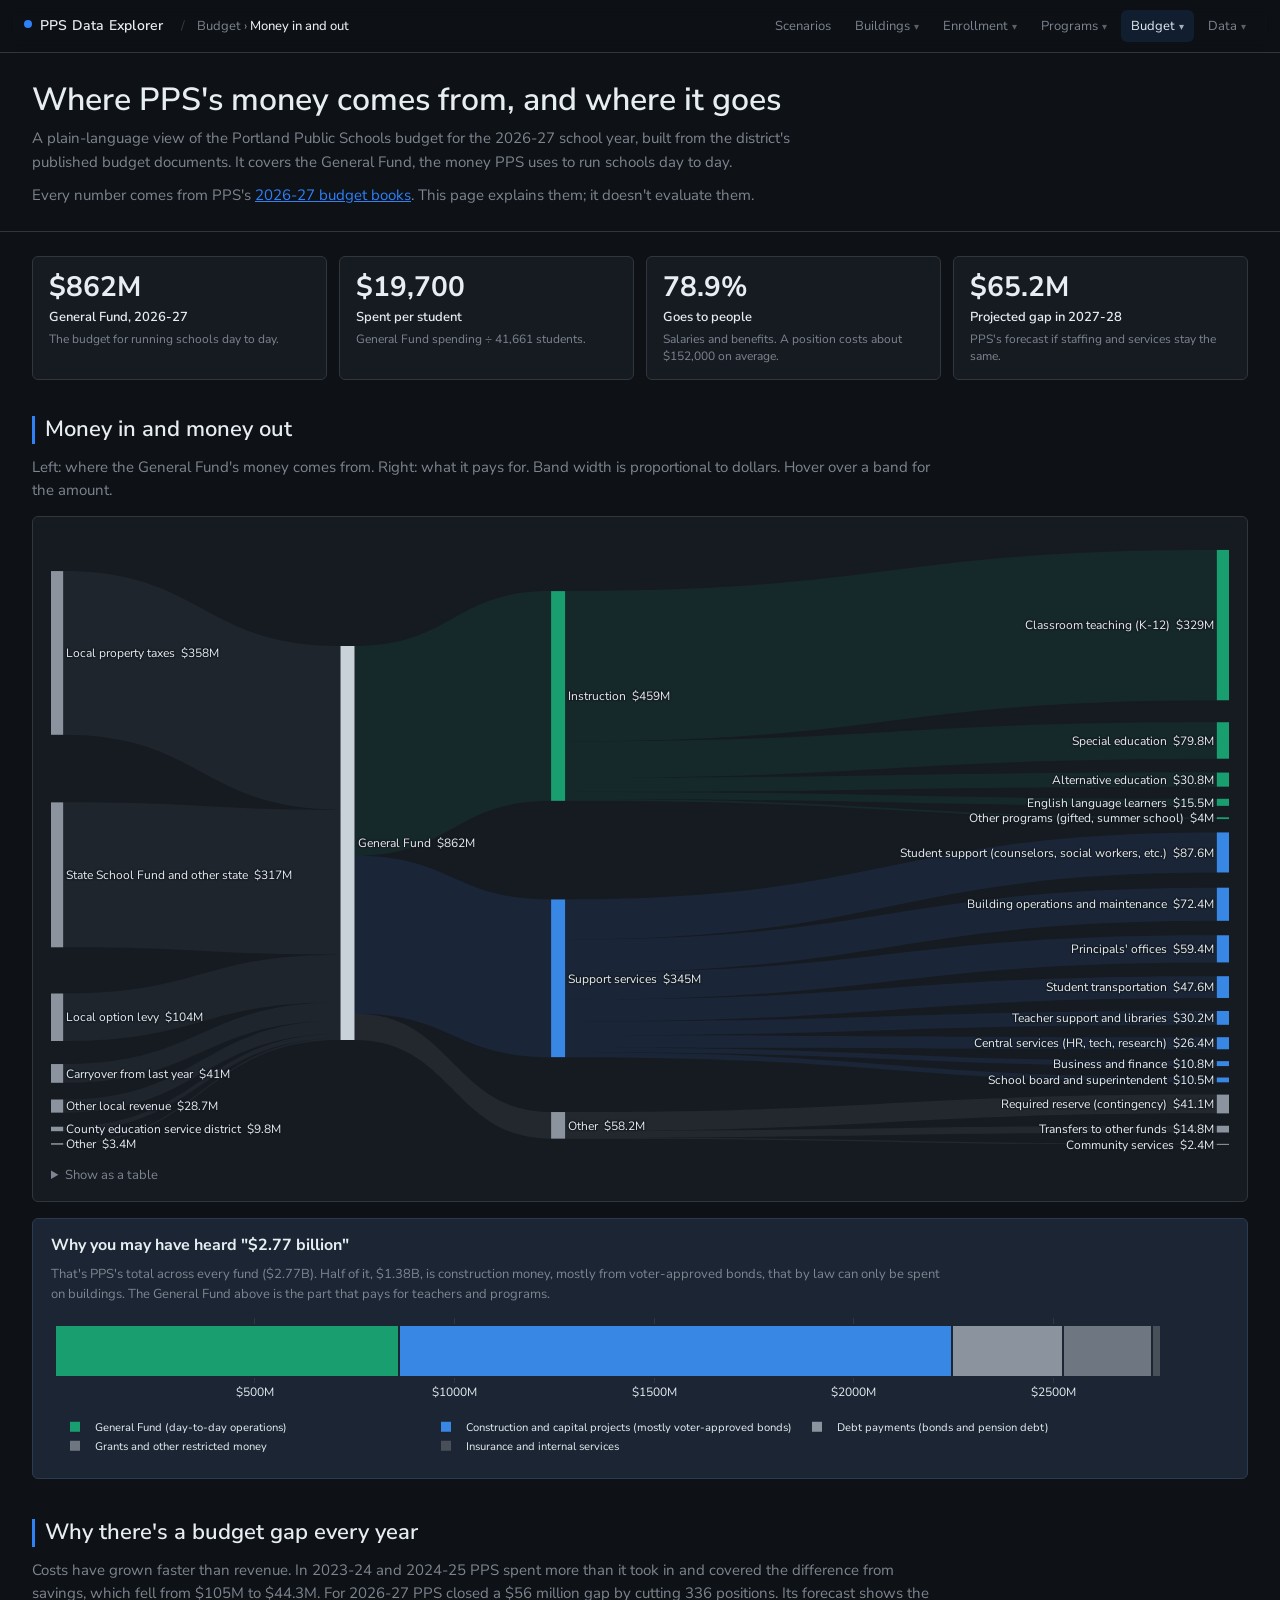
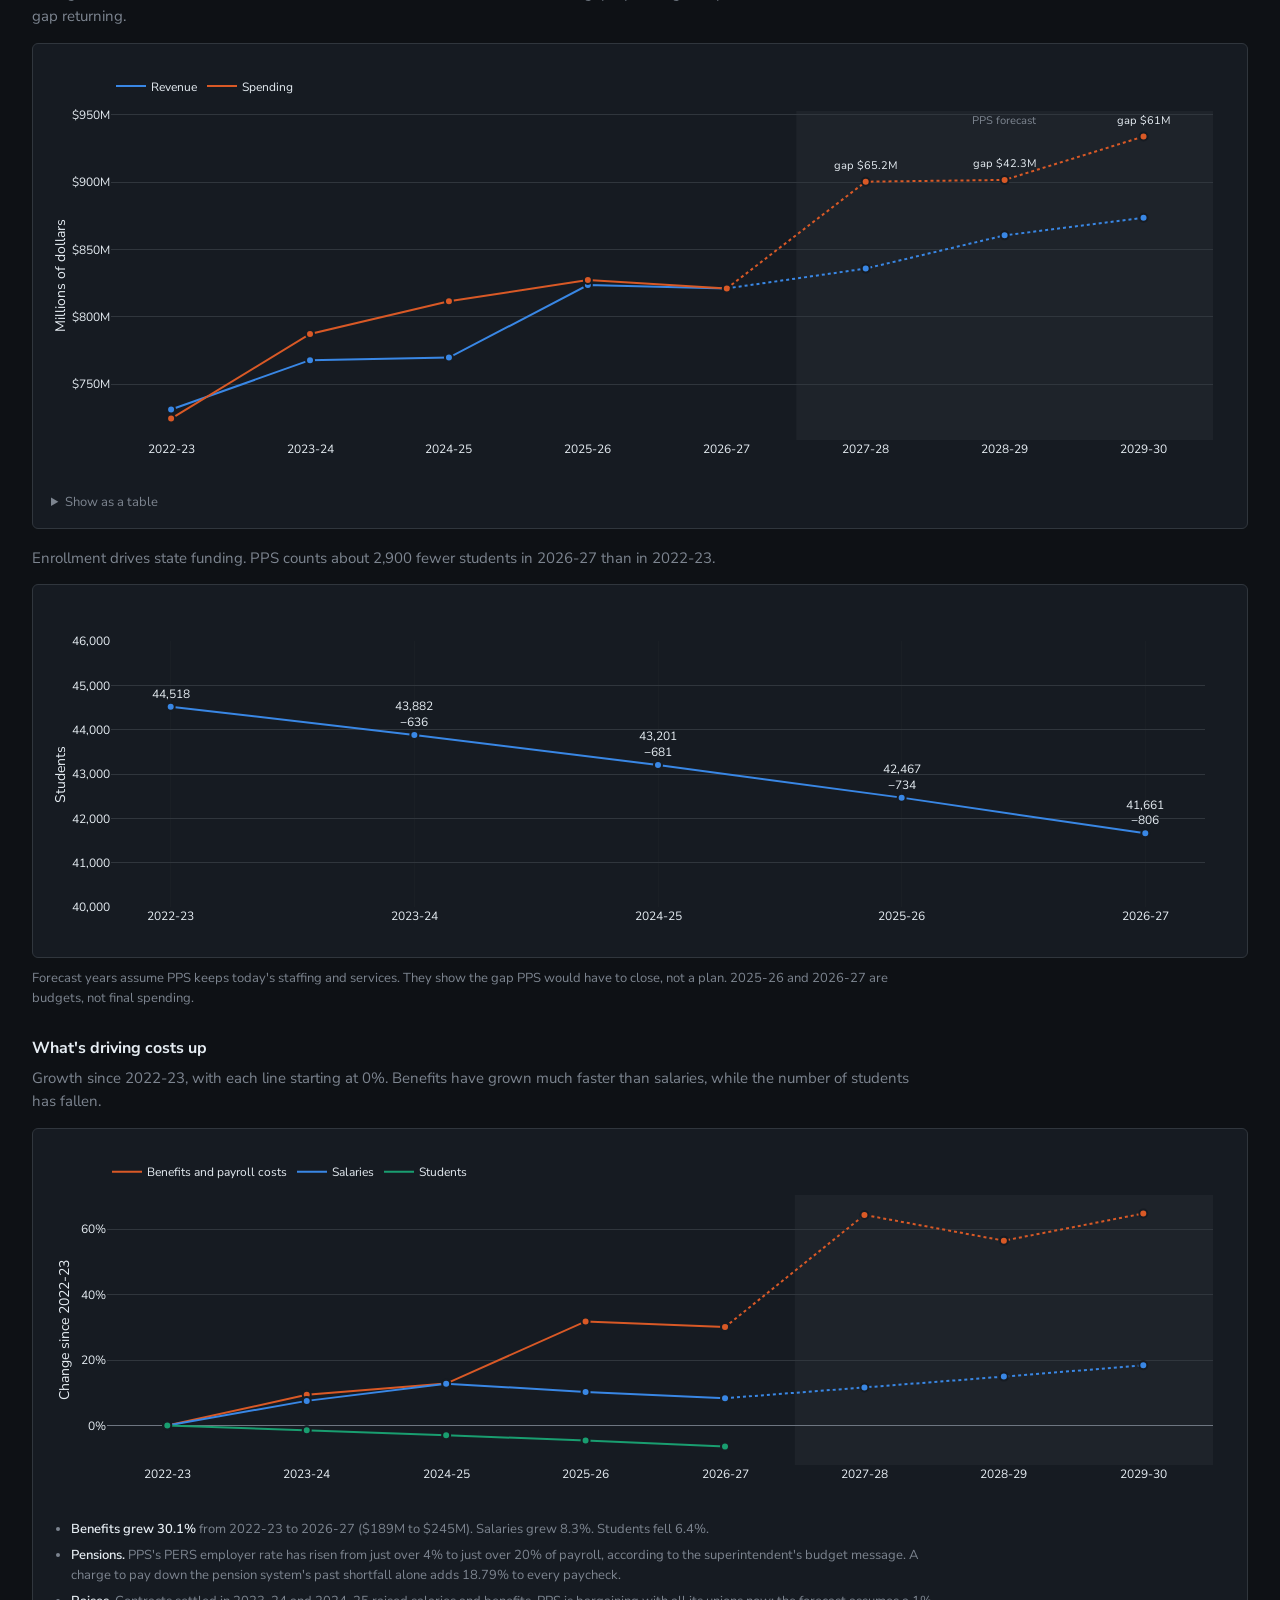
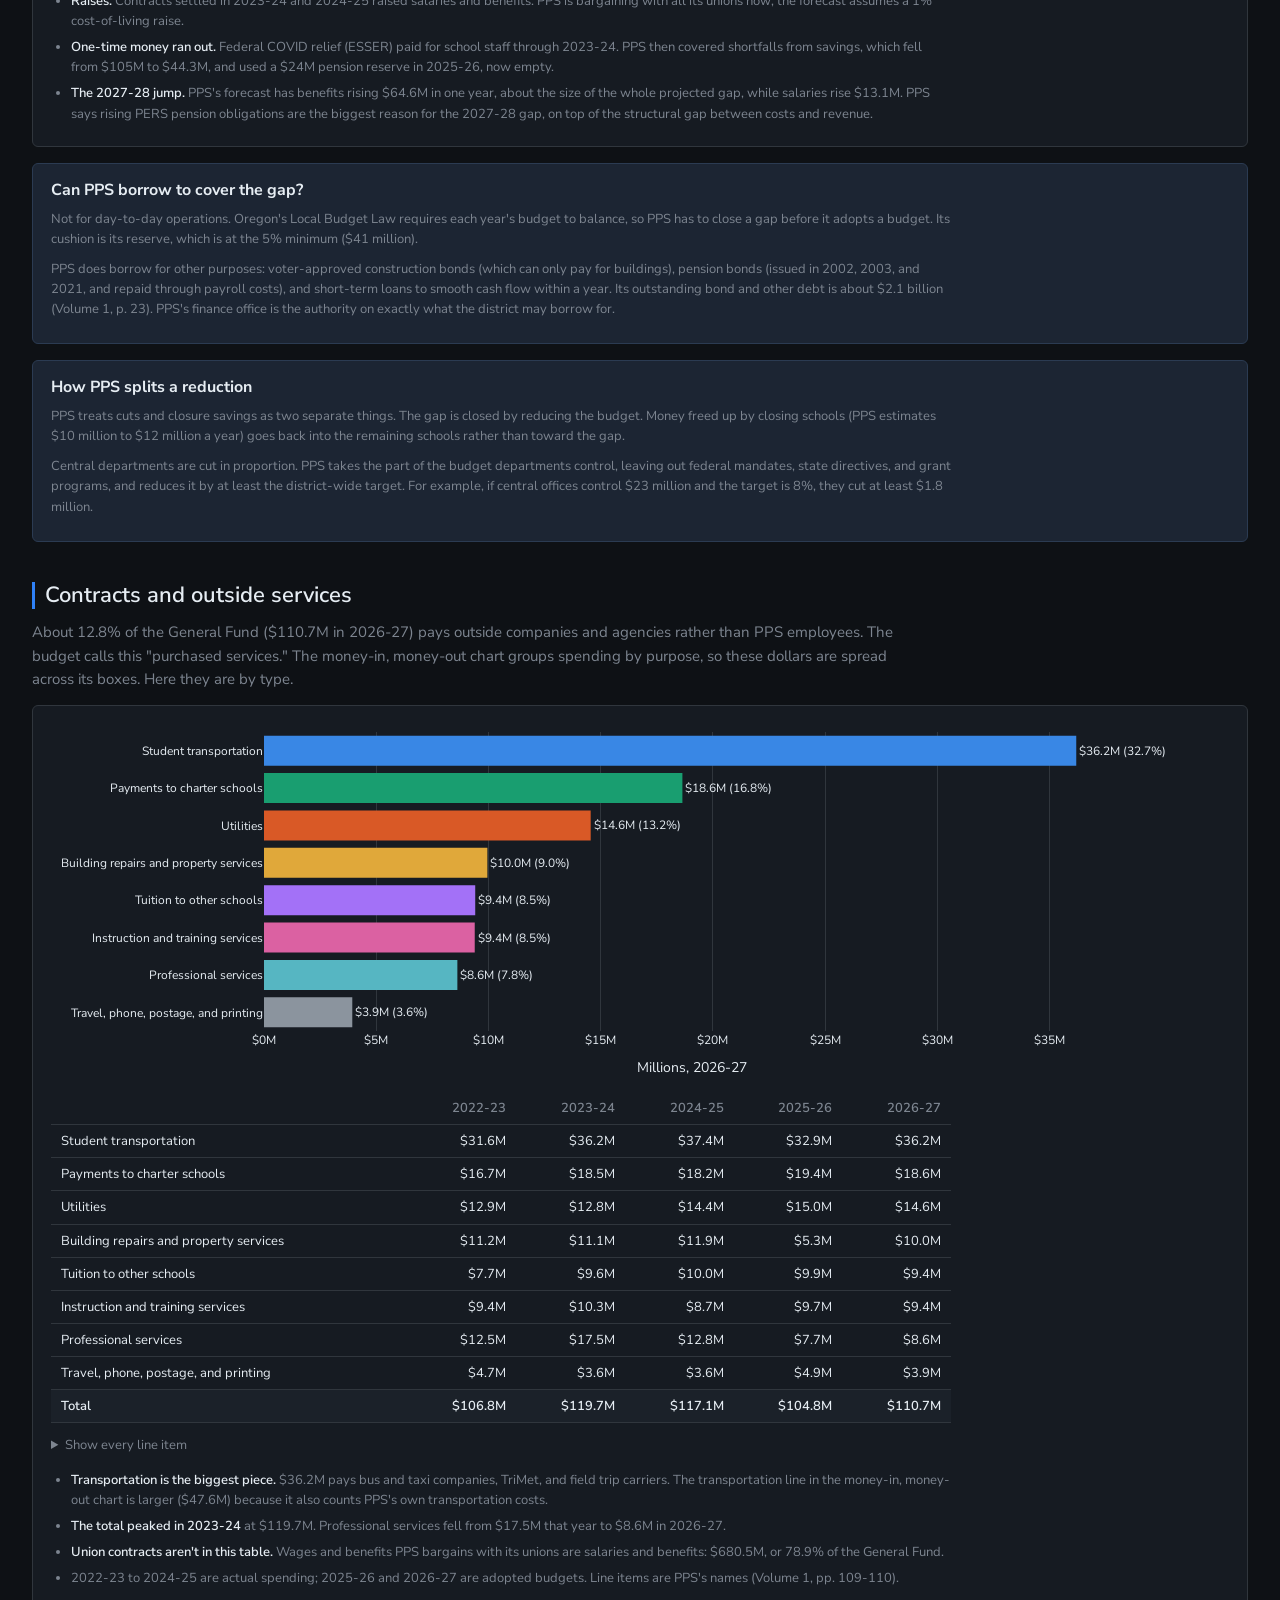
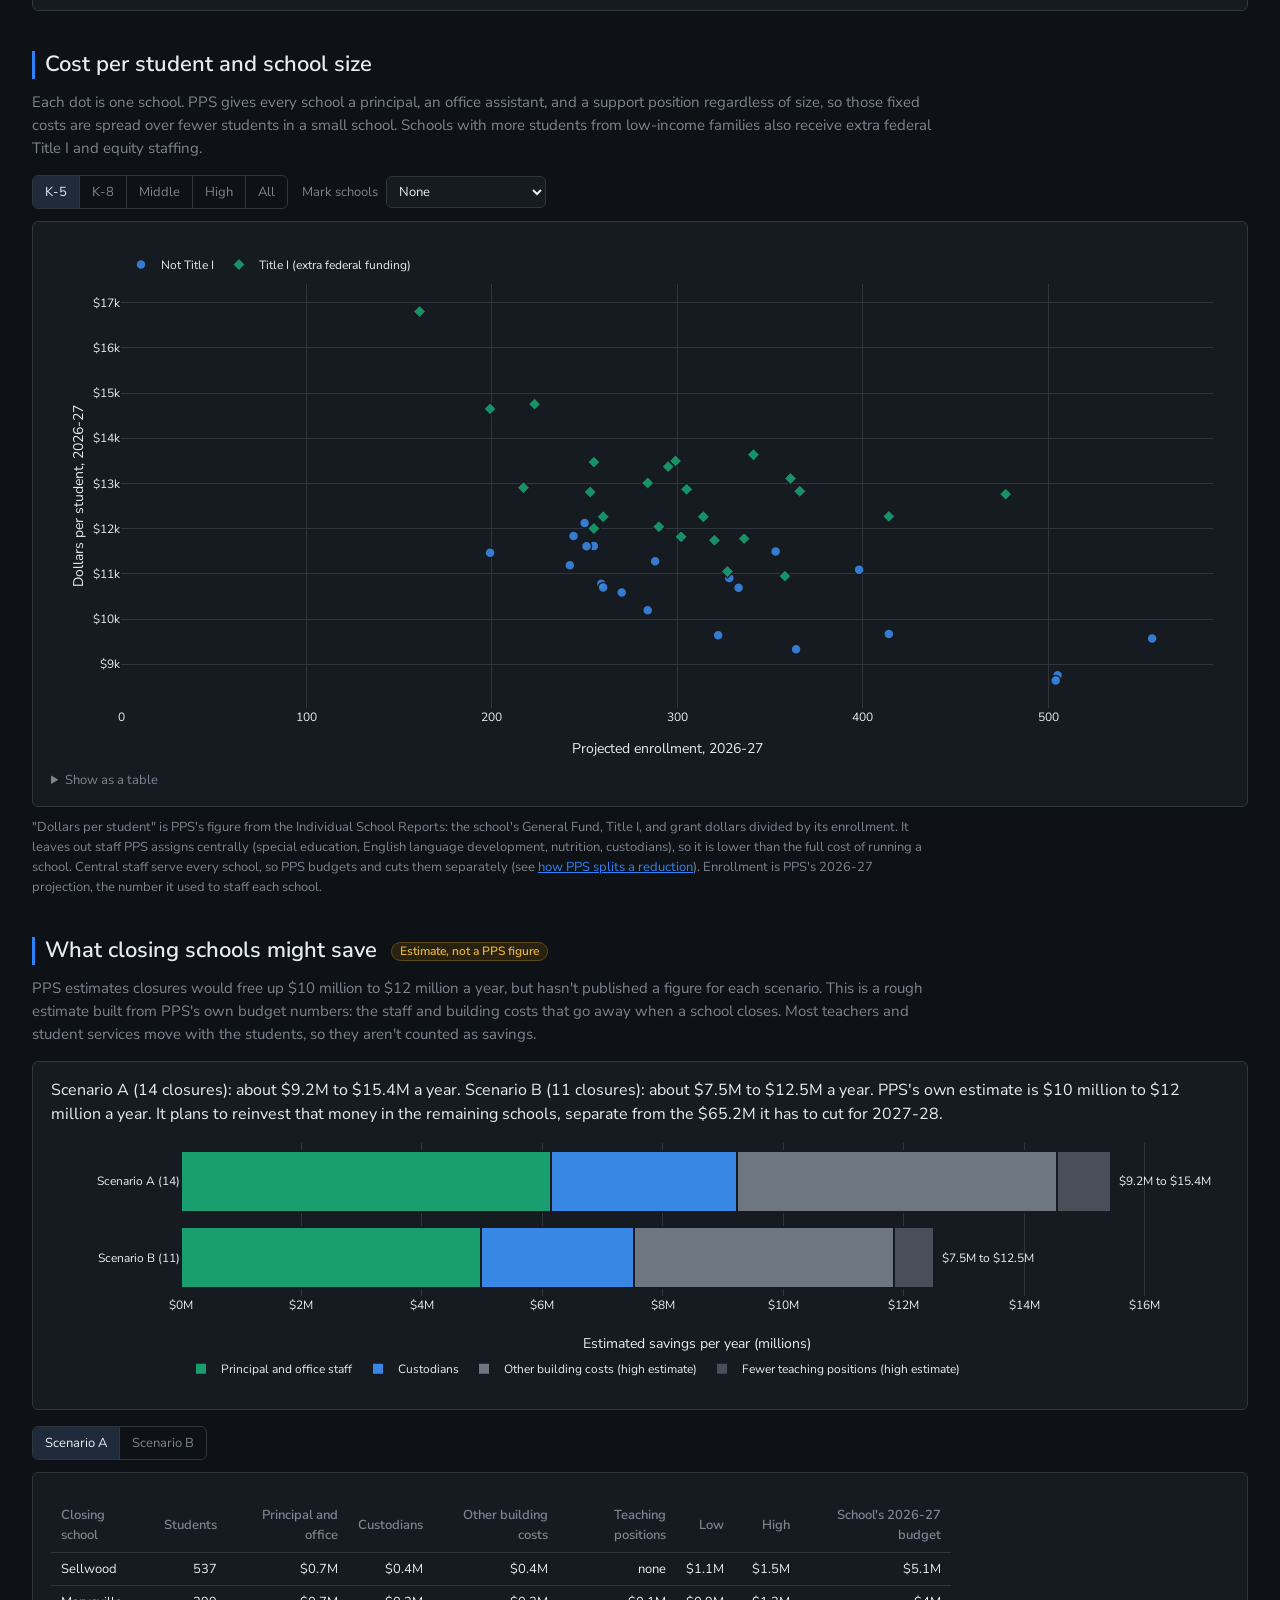
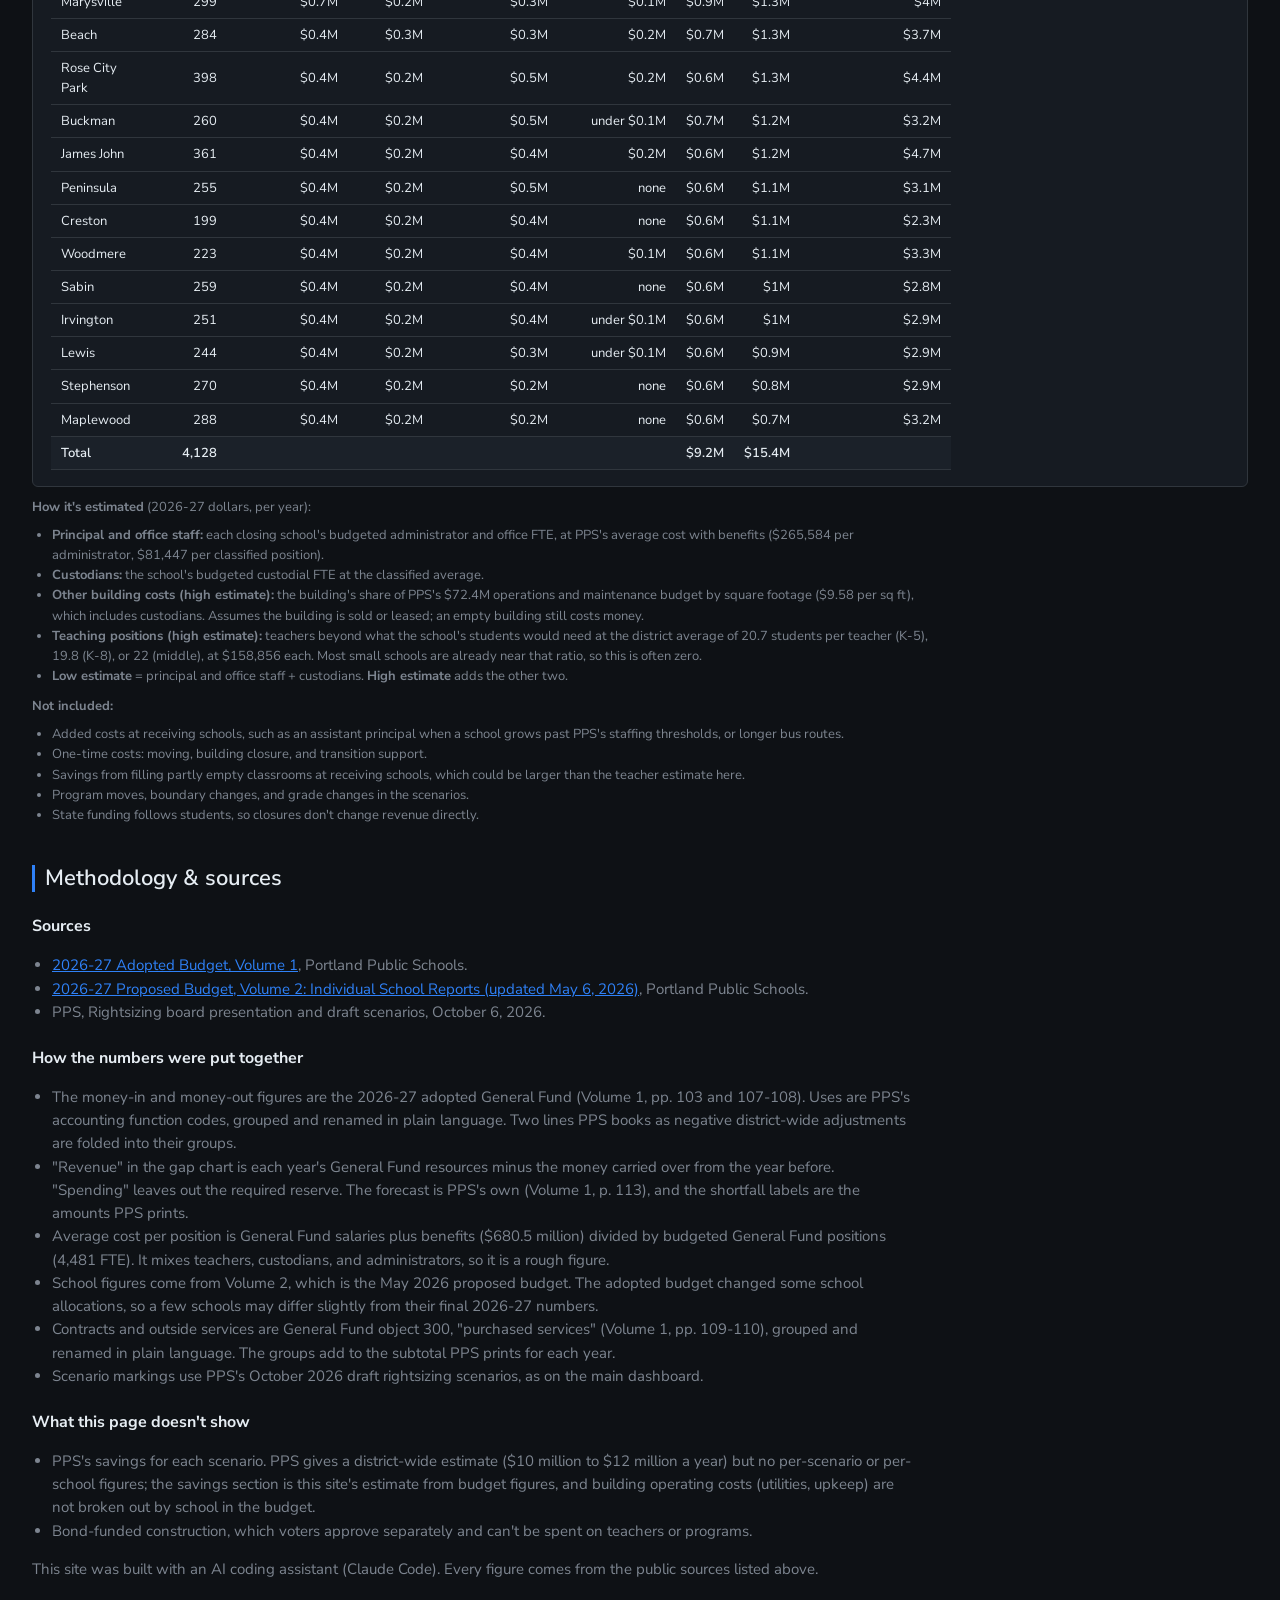
==== web/budget.html @ 0bfdd26d "Publish budget page at /budget.html; shared nav (nav.js/nav.css) with a Budget menu on both pages" ====
<!doctype html>
<html lang="en">
<head>
<meta charset="utf-8">
<meta name="viewport" content="width=device-width, initial-scale=1">
<title>PPS Budget Explorer | Portland Public Schools Data Explorer</title>
<link rel="icon" href="favicon.ico" sizes="any">
<link rel="icon" type="image/png" href="favicon.png">
<link rel="apple-touch-icon" href="apple-touch-icon.png">

<link rel="preconnect" href="https://fonts.googleapis.com">
<link rel="preconnect" href="https://fonts.gstatic.com" crossorigin>
<link rel="stylesheet"
  href="https://fonts.googleapis.com/css2?family=Nunito+Sans:ital,wght@0,400;0,600;0,700;1,400&display=swap">
<link rel="stylesheet" href="nav.css">
<script src="https://cdn.plot.ly/plotly-2.35.2.min.js"></script>

<style>
  :root {
    --bg: #0e1115; --panel: #161b22; --border: #30363d; --fg: #e6edf3;
    --muted: #7d8590; --accent: #2f81f7;
    --fs-h1: 32px; --fs-h2: 22px; --fs-h3: 16px;
    --fs-body: 15px; --fs-note: 15px; --fs-small: 13px; --fs-micro: 12px;
    --nav-h: 52px; --max-w: 1600px;
  }
  @media (max-width: 700px) {
    :root { --fs-h1: 24px; --fs-h2: 18px; --fs-h3: 15px; --fs-body: 15px;
      --fs-note: 14px; --fs-small: 12.5px; --fs-micro: 11.5px; --nav-h: 48px; }
  }
  * { box-sizing: border-box; }
  html, body { margin: 0; background: var(--bg); color: var(--fg);
    font: var(--fs-body)/1.55 "Nunito Sans", -apple-system, "SF Pro Text", Helvetica, Arial, sans-serif;
    -webkit-font-smoothing: antialiased; }


  header { padding: 28px 32px 24px; border-bottom: 1px solid var(--border);
    max-width: var(--max-w); margin: 0 auto; }
  header h1 { margin: 0 0 8px; font-size: var(--fs-h1); font-weight: 600; line-height: 1.2; }
  header p { margin: 0 0 10px; color: var(--muted); max-width: 820px; font-size: var(--fs-note); }
  header p:last-of-type { margin-bottom: 0; }
  a { color: var(--accent); }
  a:hover { color: var(--fg); }

  main { padding: 24px 32px 80px; max-width: var(--max-w); margin: 0 auto; }
  section { margin-bottom: 40px; scroll-margin-top: calc(var(--nav-h) + 12px); }
  section > h2 { margin: 0 0 12px; font-size: var(--fs-h2); font-weight: 600;
    border-left: 3px solid var(--accent); padding-left: 10px; line-height: 1.25; }
  p.note { color: var(--muted); margin: 0 0 14px; font-size: var(--fs-note); max-width: 900px; }
  p.caveat { color: var(--muted); margin: 10px 0 0; font-size: var(--fs-small); max-width: 900px; }

  .panel { background: var(--panel); border: 1px solid var(--border); border-radius: 6px; }
  .panel-pad { padding: 16px 18px; }

  .tiles { display: grid; grid-template-columns: repeat(auto-fit, minmax(210px, 1fr));
    gap: 12px; margin-bottom: 36px; }
  .tile { background: var(--panel); border: 1px solid var(--border); border-radius: 6px;
    padding: 14px 16px; }
  .tile .value { font-size: 28px; font-weight: 700; line-height: 1.15;
    font-variant-numeric: tabular-nums; }
  .tile .label { color: var(--fg); font-size: var(--fs-small); font-weight: 600; margin-top: 4px; }
  .tile .sub { color: var(--muted); font-size: var(--fs-micro); margin-top: 4px; line-height: 1.4; }

  .callout { background: #1c2533; border: 1px solid #2b3b52; border-radius: 6px;
    padding: 14px 18px; margin-top: 16px; }
  .callout h3 { margin: 0 0 6px; font-size: var(--fs-h3); }
  .callout p { margin: 0 0 10px; color: var(--muted); font-size: var(--fs-small); max-width: 900px; }

  .chart { width: 100%; }
  #plot-flow { height: 620px; }
  #plot-funds { height: 150px; }
  #plot-gap { height: 420px; }
  #plot-enroll { height: 340px; }
  #plot-drivers { height: 360px; }
  .facts { color: var(--muted); font-size: var(--fs-small); max-width: 900px; margin: 14px 0 0; padding-left: 20px; }
  .facts li { margin-bottom: 6px; }
  .facts b { color: var(--fg); font-weight: 600; }
  #plot-schools { height: 520px; }
  #plot-savings { height: 260px; }
  .estimate-badge { display: inline-block; font-size: var(--fs-micro); font-weight: 600;
    color: #e3b341; border: 1px solid #5c4a1a; background: #2a2210; border-radius: 10px;
    padding: 1px 8px; margin-left: 8px; vertical-align: middle; }
  .savings-head { font-size: var(--fs-h3); margin: 0 0 6px; }
  ul.caveats { color: var(--muted); font-size: var(--fs-small); max-width: 900px; margin: 8px 0 0; padding-left: 20px; }
  @media (max-width: 700px) {
    #plot-flow { display: none; }
    #plot-gap { height: 340px; }
    #plot-funds { height: 260px; }
  }
  .mobile-only { display: none; }
  @media (max-width: 700px) { .mobile-only { display: block; } }

  .controls { display: flex; flex-wrap: wrap; gap: 14px; align-items: center; margin-bottom: 12px; }
  .seg { display: inline-flex; border: 1px solid var(--border); border-radius: 6px; overflow: hidden; }
  .seg button { background: transparent; color: var(--muted); border: 0; padding: 6px 12px;
    font: inherit; font-size: var(--fs-small); cursor: pointer; }
  .seg button + button { border-left: 1px solid var(--border); }
  .seg button.on { background: #1f2a3a; color: var(--fg); }
  .controls label { color: var(--muted); font-size: var(--fs-small); display: inline-flex; gap: 8px; align-items: center; }
  .controls select { background: var(--panel); color: var(--fg); border: 1px solid var(--border);
    border-radius: 6px; padding: 5px 8px; font: inherit; font-size: var(--fs-small); }

  details { margin-top: 12px; }
  details summary { cursor: pointer; color: var(--muted); font-size: var(--fs-small); }
  table.data { border-collapse: collapse; width: 100%; max-width: 900px; margin-top: 10px;
    font-size: var(--fs-small); font-variant-numeric: tabular-nums; }
  table.data th, table.data td { padding: 6px 10px; border-bottom: 1px solid var(--border); text-align: left; }
  table.data th { color: var(--muted); font-weight: 600; }
  table.data td.num, table.data th.num { text-align: right; }
  table.data tr.group td { color: var(--fg); font-weight: 600; background: #1b2129; }
  table.data td.sub { padding-left: 24px; color: var(--muted); }
  .table-scroll { overflow-x: auto; }

  .methodology { font-size: var(--fs-body); }
  .methodology h3 { font-size: var(--fs-h3); margin: 22px 0 8px; }
  .methodology p, .methodology li { color: var(--muted); max-width: 860px; }
  .methodology ul { padding-left: 20px; }

  @media (max-width: 700px) {
    header { padding: 20px 16px 18px; }
    main { padding: 18px 16px 60px; }
    .panel-pad { padding: 12px; }
    .tile .value { font-size: 24px; }
  }
</style>
<script data-goatcounter="https://a9n27kisdf.execute-api.us-east-1.amazonaws.com/count/ppsdata"
        async src="../count.js"></script>
</head>
<body data-page="budget">

<div class="topnav">
  <div class="topnav-inner">
    <a class="brand" href="index.html"><span class="dot"></span>PPS Data Explorer</a>
    <span class="nav-current" id="nav-current" aria-live="polite"></span>
    <button class="nav-toggle" id="nav-toggle" aria-label="Toggle navigation" aria-expanded="false">
      <svg width="16" height="16" viewBox="0 0 16 16" fill="none" stroke="currentColor" stroke-width="1.6"><path d="M2 4h12M2 8h12M2 12h12"/></svg>
      Menu
    </button>
    <nav id="primary-nav" aria-label="Sections"></nav>
  </div>
</div>

<header>
  <h1>Where PPS's money comes from, and where it goes</h1>
  <p>
    A plain-language view of the Portland Public Schools budget for the 2026-27
    school year, built from the district's published budget documents. It covers
    the General Fund, the money PPS uses to run schools day to day.
  </p>
  <p>
    Every number comes from PPS's
    <a href="#section-methodology">2026-27 budget books</a>. This page explains them;
    it doesn't evaluate them.
  </p>
</header>

<main>
  <div class="tiles" id="tiles"></div>

  <section id="section-flow">
    <h2>Money in and money out</h2>
    <p class="note">
      Left: where the General Fund's money comes from. Right: what it pays for.
      Band width is proportional to dollars. Hover over a band for the amount.
    </p>
    <div class="panel panel-pad">
      <div id="plot-flow" class="chart"></div>
      <p class="mobile-only note">On a small screen the breakdown is shown as a table.</p>
      <details id="flow-details">
        <summary>Show as a table</summary>
        <div class="table-scroll"><table class="data" id="flow-table"></table></div>
      </details>
    </div>

    <div class="callout">
      <h3>Why you may have heard "$2.77 billion"</h3>
      <p id="funds-text"></p>
      <div id="plot-funds" class="chart"></div>
    </div>
  </section>

  <section id="section-gap">
    <h2>Why there's a budget gap every year</h2>
    <p class="note" id="gap-text"></p>
    <div class="panel panel-pad">
      <div id="plot-gap" class="chart"></div>
      <details>
        <summary>Show as a table</summary>
        <div class="table-scroll"><table class="data" id="gap-table"></table></div>
      </details>
    </div>
    <p class="note" style="margin-top:18px">
      Enrollment drives state funding. PPS counts about 2,900 fewer students in
      2026-27 than in 2022-23.
    </p>
    <div class="panel panel-pad">
      <div id="plot-enroll" class="chart"></div>
    </div>
    <p class="caveat">
      Forecast years assume PPS keeps today's staffing and services. They show the
      gap PPS would have to close, not a plan. 2025-26 and 2026-27 are budgets, not
      final spending.
    </p>

    <h3 class="savings-head" style="margin-top:28px">What's driving costs up</h3>
    <p class="note">
      Growth since 2022-23, with each line starting at 0%. Benefits have grown much
      faster than salaries, while the number of students has fallen.
    </p>
    <div class="panel panel-pad">
      <div id="plot-drivers" class="chart"></div>
      <ul class="facts" id="driver-facts"></ul>
    </div>

    <div class="callout">
      <h3>Can PPS borrow to cover the gap?</h3>
      <p>
        Not for day-to-day operations. Oregon's Local Budget Law requires each year's
        budget to balance, so PPS has to close a gap before it adopts a budget. Its
        cushion is its reserve, which is at the 5% minimum ($41 million).
      </p>
      <p>
        PPS does borrow for other purposes: voter-approved construction bonds (which can
        only pay for buildings), pension bonds (issued in 2002, 2003, and 2021, and repaid
        through payroll costs), and short-term loans to smooth cash flow within a year.
        Its outstanding bond and other debt is about $2.1 billion (Volume 1, p. 23).
        PPS's finance office is the authority on exactly what the district may borrow for.
      </p>
    </div>

    <div class="callout" id="reductions">
      <h3>How PPS splits a reduction</h3>
      <p>
        PPS treats cuts and closure savings as two separate things. The gap is closed
        by reducing the budget. Money freed up by closing schools (PPS estimates $10
        million to $12 million a year) goes back into the remaining schools rather than
        toward the gap.
      </p>
      <p>
        Central departments are cut in proportion. PPS takes the part of the budget
        departments control, leaving out federal mandates, state directives, and grant
        programs, and reduces it by at least the district-wide target. For example, if
        central offices control $23 million and the target is 8%, they cut at least
        $1.8 million.
      </p>
    </div>
  </section>

  <section id="section-contracts">
    <h2>Contracts and outside services</h2>
    <p class="note" id="contracts-text"></p>
    <div class="panel panel-pad">
      <div id="plot-contracts" class="chart"></div>
      <div class="table-scroll"><table class="data" id="contracts-table"></table></div>
      <details>
        <summary>Show every line item</summary>
        <div class="table-scroll"><table class="data" id="contracts-lines"></table></div>
      </details>
      <ul class="facts" id="contracts-facts"></ul>
    </div>
  </section>

  <section id="section-schools">
    <h2>Cost per student and school size</h2>
    <p class="note">
      Each dot is one school. PPS gives every school a principal, an office
      assistant, and a support position regardless of size, so those fixed costs are
      spread over fewer students in a small school. Schools with more students from
      low-income families also receive extra federal Title I and equity staffing.
    </p>
    <div class="controls">
      <div class="seg" id="band-seg">
        <button data-band="K-5" class="on">K-5</button>
        <button data-band="K-8">K-8</button>
        <button data-band="Middle">Middle</button>
        <button data-band="High">High</button>
        <button data-band="all">All</button>
      </div>
      <label>Mark schools
        <select id="mark-select">
          <option value="">None</option>
          <option value="rs_a">Closing in Scenario A</option>
          <option value="rs_b">Closing in Scenario B</option>
        </select>
      </label>
    </div>
    <div class="panel panel-pad">
      <div id="plot-schools" class="chart"></div>
      <details>
        <summary>Show as a table</summary>
        <div class="table-scroll"><table class="data" id="schools-table"></table></div>
      </details>
    </div>
    <p class="caveat">
      "Dollars per student" is PPS's figure from the Individual School Reports: the
      school's General Fund, Title I, and grant dollars divided by its enrollment. It
      leaves out staff PPS assigns centrally (special education, English language
      development, nutrition, custodians), so it is lower than the full cost of
      running a school. Central staff serve every school, so PPS budgets and cuts them
      separately (see <a href="#reductions">how PPS splits a reduction</a>). Enrollment is
      PPS's 2026-27 projection, the number it used to staff each school.
    </p>
  </section>

  <section id="section-savings">
    <h2>What closing schools might save <span class="estimate-badge">Estimate, not a PPS figure</span></h2>
    <p class="note">
      PPS estimates closures would free up $10 million to $12 million a year, but
      hasn't published a figure for each scenario. This is a rough estimate built
      from PPS's own budget numbers: the staff and building costs
      that go away when a school closes. Most teachers and student services move
      with the students, so they aren't counted as savings.
    </p>
    <div class="panel panel-pad">
      <p class="savings-head" id="savings-head"></p>
      <div id="plot-savings" class="chart"></div>
    </div>
    <div class="controls" style="margin-top:16px">
      <div class="seg" id="savings-seg">
        <button data-s="rs_a" class="on">Scenario A</button>
        <button data-s="rs_b">Scenario B</button>
      </div>
    </div>
    <div class="panel panel-pad">
      <div class="table-scroll"><table class="data" id="savings-table"></table></div>
    </div>
    <p class="caveat"><b>How it's estimated</b> (2026-27 dollars, per year):</p>
    <ul class="caveats" id="savings-method"></ul>
    <p class="caveat"><b>Not included:</b></p>
    <ul class="caveats">
      <li>Added costs at receiving schools, such as an assistant principal when a school
        grows past PPS's staffing thresholds, or longer bus routes.</li>
      <li>One-time costs: moving, building closure, and transition support.</li>
      <li>Savings from filling partly empty classrooms at receiving schools, which
        could be larger than the teacher estimate here.</li>
      <li>Program moves, boundary changes, and grade changes in the scenarios.</li>
      <li>State funding follows students, so closures don't change revenue directly.</li>
    </ul>
  </section>

  <section id="section-methodology" class="methodology">
    <h2>Methodology &amp; sources</h2>
    <h3>Sources</h3>
    <ul id="source-list"></ul>
    <h3>How the numbers were put together</h3>
    <ul>
      <li>The money-in and money-out figures are the 2026-27 adopted General Fund
        (Volume 1, pp. 103 and 107-108). Uses are PPS's accounting function codes,
        grouped and renamed in plain language. Two lines PPS books as negative
        district-wide adjustments are folded into their groups.</li>
      <li>"Revenue" in the gap chart is each year's General Fund resources minus the
        money carried over from the year before. "Spending" leaves out the required
        reserve. The forecast is PPS's own (Volume 1, p. 113), and the shortfall
        labels are the amounts PPS prints.</li>
      <li>Average cost per position is General Fund salaries plus benefits ($680.5
        million) divided by budgeted General Fund positions (4,481 FTE). It mixes
        teachers, custodians, and administrators, so it is a rough figure.</li>
      <li>School figures come from Volume 2, which is the May 2026 proposed budget.
        The adopted budget changed some school allocations, so a few schools may
        differ slightly from their final 2026-27 numbers.</li>
      <li>Contracts and outside services are General Fund object 300, "purchased
        services" (Volume 1, pp. 109-110), grouped and renamed in plain language. The
        groups add to the subtotal PPS prints for each year.</li>
      <li>Scenario markings use PPS's October 2026 draft rightsizing scenarios, as on
        the main dashboard.</li>
    </ul>
    <h3>What this page doesn't show</h3>
    <ul>
      <li>PPS's savings for each scenario. PPS gives a district-wide estimate ($10 million
        to $12 million a year) but no per-scenario or per-school figures; the savings
        section is this site's estimate from budget figures, and building operating
        costs (utilities, upkeep) are not broken out by school in the budget.</li>
      <li>Bond-funded construction, which voters approve separately and can't be spent
        on teachers or programs.</li>
    </ul>
    <p>This site was built with an AI coding assistant (Claude Code). Every figure
      comes from the public sources listed above.</p>
  </section>
</main>

<script src="nav.js"></script>
<script>
(async function () {
  const D = await (await fetch("budget.json")).json();

  const FONT = { color: "#e6edf3", size: 12, family: '"Nunito Sans", -apple-system, Helvetica, Arial, sans-serif' };
  const SURFACE = "#161b22", GRID = "#30363d", MUTED = "#7d8590";
  // Validated with the dataviz validator on #161b22 (dark): blue / aqua pass
  // CVD and normal-vision separation.
  const BLUE = "#3987e5", AQUA = "#199e70", ORANGE = "#d95926", GRAY = "#8b949e";
  const CONFIG = { displayModeBar: false, responsive: true };
  const mobile = () => window.innerWidth < 700;

  const fmtM = (k) => k >= 1000000
    ? "$" + (k / 1000000).toFixed(2) + "B"
    : "$" + (k / 1000).toLocaleString(undefined, { maximumFractionDigits: k >= 100000 ? 0 : 1 }) + "M";
  const fmtUSD = (v) => "$" + Math.round(v).toLocaleString();
  const pct = (part, whole) => (100 * part / whole).toFixed(1) + "%";
  const total = D.general_fund_total;

  // ---- Tiles ----
  const thisYear = D.history.find(h => h.year === "2026-27");
  const nextYear = D.history.find(h => h.year === "2027-28");
  const perStudent = thisYear.spending * 1000 / thisYear.enrollment;
  const perFte = D.people_cost * 1000 / D.fte;
  const tiles = [
    [fmtM(total), "General Fund, 2026-27", "The budget for running schools day to day."],
    [fmtUSD(Math.round(perStudent / 100) * 100), "Spent per student", `General Fund spending ÷ ${thisYear.enrollment.toLocaleString()} students.`],
    [pct(D.people_cost, total), "Goes to people", `Salaries and benefits. A position costs about ${fmtUSD(Math.round(perFte / 1000) * 1000)} on average.`],
    [fmtM(nextYear.shortfall), "Projected gap in 2027-28", "PPS's forecast if staffing and services stay the same."],
  ];
  document.getElementById("tiles").innerHTML = tiles.map(([v, l, s]) =>
    `<div class="tile"><div class="value">${v}</div><div class="label">${l}</div><div class="sub">${s}</div></div>`).join("");

  // ---- Sankey: sources -> General Fund -> groups -> uses ----
  const GROUP_COLOR = { "Instruction": AQUA, "Support services": BLUE, "Other": GRAY };
  const alpha = (hex, a) => {
    const n = parseInt(hex.slice(1), 16);
    return `rgba(${n >> 16},${(n >> 8) & 255},${n & 255},${a})`;
  };
  const nodes = [], links = { source: [], target: [], value: [], color: [], customdata: [] };
  // Columns are placed by hand: the uses column has long labels drawn to the
  // left of its nodes, so the group column sits far enough left to keep its
  // own labels clear of them.
  const COL_X = [0.001, 0.25, 0.43, 0.999];
  const addNode = (label, color, amount, col) => {
    nodes.push({ label: `${label}  ${fmtM(amount)}`, color, amount, col });
    return nodes.length - 1;
  };
  // Stack each column's nodes top to bottom in proportion to their value.
  function nodeY() {
    const PAD = 0.018;
    const y = new Array(nodes.length);
    COL_X.forEach((_, col) => {
      const idx = nodes.map((n, i) => i).filter(i => nodes[i].col === col);
      const span = 1 - PAD * (idx.length - 1);
      let top = 0;
      idx.forEach(i => {
        const h = span * nodes[i].amount / total;
        y[i] = Math.min(0.999, Math.max(0.001, top + h / 2));
        top += h + PAD;
      });
    });
    return y;
  }
  const gf = (() => {
    const srcIdx = D.resources.map(r => addNode(r.label, GRAY, r.amount, 0));
    const g = addNode("General Fund", "#c9d1d9", total, 1);
    D.resources.forEach((r, i) => {
      links.source.push(srcIdx[i]); links.target.push(g); links.value.push(r.amount);
      links.color.push(alpha(GRAY, 0.28)); links.customdata.push(`${r.label}: ${fmtM(r.amount)} (${pct(r.amount, total)})<br>${r.note}`);
    });
    return g;
  })();
  D.uses.forEach(grp => {
    const c = GROUP_COLOR[grp.label];
    const gi = addNode(grp.label, c, grp.amount, 2);
    links.source.push(gf); links.target.push(gi); links.value.push(grp.amount);
    links.color.push(alpha(c, 0.35)); links.customdata.push(`${grp.label}: ${fmtM(grp.amount)} (${pct(grp.amount, total)})<br>${grp.note}`);
    grp.children.forEach(ch => {
      const ci = addNode(ch.label, c, ch.amount, 3);
      links.source.push(gi); links.target.push(ci); links.value.push(ch.amount);
      links.color.push(alpha(c, 0.35)); links.customdata.push(`${ch.label}: ${fmtM(ch.amount)} (${pct(ch.amount, total)} of the General Fund)`);
    });
  });
  function drawFlow() {
    if (mobile()) return;
    Plotly.react("plot-flow", [{
      type: "sankey", arrangement: "fixed", valueformat: ",.0f",
      node: { label: nodes.map(n => n.label), color: nodes.map(n => n.color),
        x: nodes.map(n => COL_X[n.col]), y: nodeY(),
        pad: 14, thickness: 14, line: { width: 0 },
        hovertemplate: "%{label}<extra></extra>" },
      link: { ...links, hovertemplate: "%{customdata}<extra></extra>" },
    }], {
      paper_bgcolor: SURFACE, plot_bgcolor: SURFACE, font: FONT,
      margin: { l: 4, r: 4, t: 8, b: 8 },
      hoverlabel: { font: FONT, bgcolor: "#0d1117", bordercolor: GRID },
    }, CONFIG);
  }
  drawFlow();

  // Table view of the same breakdown (also the mobile view).
  const flowRows = [`<tr><th>Money in</th><th class="num">Amount</th><th class="num">Share</th></tr>`]
    .concat(D.resources.map(r => `<tr><td>${r.label}</td><td class="num">${fmtM(r.amount)}</td><td class="num">${pct(r.amount, total)}</td></tr>`))
    .concat([`<tr><th>Money out</th><th class="num">Amount</th><th class="num">Share</th></tr>`])
    .concat(D.uses.flatMap(g => [
      `<tr class="group"><td>${g.label}</td><td class="num">${fmtM(g.amount)}</td><td class="num">${pct(g.amount, total)}</td></tr>`,
      ...g.children.map(c => `<tr><td class="sub">${c.label}</td><td class="num">${fmtM(c.amount)}</td><td class="num">${pct(c.amount, total)}</td></tr>`),
    ]));
  document.getElementById("flow-table").innerHTML = flowRows.join("");
  if (mobile()) document.getElementById("flow-details").open = true;

  // ---- All funds callout ----
  const allTotal = D.all_funds.reduce((a, f) => a + f.amount, 0);
  const capital = D.all_funds[1].amount;
  document.getElementById("funds-text").textContent =
    `That's PPS's total across every fund (${fmtM(allTotal)}). Half of it, ${fmtM(capital)}, is ` +
    `construction money, mostly from voter-approved bonds, that by law can only be spent on buildings. ` +
    `The General Fund above is the part that pays for teachers and programs.`;
  const FUND_COLORS = [AQUA, BLUE, GRAY, "#6e7681", "#484f58"];
  Plotly.newPlot("plot-funds", D.all_funds.map((f, i) => ({
    type: "bar", orientation: "h", y: ["All PPS funds"], x: [f.amount / 1000], name: f.label,
    marker: { color: FUND_COLORS[i], line: { color: "#1c2533", width: 2 } },
    hovertemplate: `${f.label}<br>${fmtM(f.amount)} (${pct(f.amount, allTotal)})<extra></extra>`,
  })), {
    barmode: "stack", paper_bgcolor: "rgba(0,0,0,0)", plot_bgcolor: "rgba(0,0,0,0)", font: FONT,
    margin: { l: 4, r: 10, t: 4, b: mobile() ? 150 : 50 },
    xaxis: { ticksuffix: "M", tickprefix: "$", gridcolor: GRID, zeroline: false },
    yaxis: { visible: false },
    legend: { orientation: "h", y: -0.45, x: 0, font: { size: 11 }, traceorder: "normal" },
    hoverlabel: { font: FONT },
  }, CONFIG);

  // ---- Gap chart ----
  const H = D.history;
  const solid = H.filter(h => h.status !== "forecast");
  const fc = H.filter(h => h.status === "forecast" || h.year === "2026-27");
  const lastActual = H.filter(h => h.status === "actual").slice(-1)[0];
  document.getElementById("gap-text").textContent =
    `Costs have grown faster than revenue. In 2023-24 and 2024-25 PPS spent more than it took in and ` +
    `covered the difference from savings, which fell from ${fmtM(H[0].reserve)} to ${fmtM(lastActual.reserve)}. ` +
    `For 2026-27 PPS closed a $56 million gap by cutting 336 positions. Its forecast shows the gap returning.`;
  // Solid line for actual and budget years, dotted line into the forecast.
  // The dotted connector starts at 2026-27 so the line is continuous; it
  // skips hover there so the unified tooltip doesn't list 2026-27 twice.
  const yearSeries = (key, color, name, yOf, hoverText) => {
    const point = (rows) => ({
      type: "scatter", mode: "markers", x: rows.map(h => h.year), y: rows.map(yOf),
      name, showlegend: false, legendgroup: key,
      marker: { size: 8, color, line: { color: SURFACE, width: 2 } },
      customdata: rows.map(hoverText), hovertemplate: `${name}: %{customdata}<extra></extra>`,
    });
    const actual = solid.filter(h => h[key] != null), ahead = fc.filter(h => h[key] != null);
    const lineOf = (rows, dash, show) => ({
      type: "scatter", mode: "lines", x: rows.map(h => h.year), y: rows.map(yOf),
      name, showlegend: show, legendgroup: key, hoverinfo: "skip",
      line: { color, width: 2, dash },
    });
    const traces = [lineOf(actual, "solid", true), point(actual)];
    if (ahead.length > 1) traces.push(lineOf(ahead, "dot", false), point(ahead.filter(h => h.status === "forecast")));
    return traces;
  };
  const gapTraces = [
    ...yearSeries("revenue", BLUE, "Revenue", h => h.revenue / 1000, h => `${fmtM(h.revenue)} (${h.status})`),
    ...yearSeries("spending", ORANGE, "Spending", h => h.spending / 1000, h => `${fmtM(h.spending)} (${h.status})`),
  ];
  const gapAnn = H.filter(h => h.shortfall).map(h => ({
    x: h.year, y: h.spending / 1000, yshift: 16, showarrow: false,
    text: mobile() ? `$${Math.round(h.shortfall / 1000)}M` : `gap ${fmtM(h.shortfall)}`,
    font: { ...FONT, size: 11, color: "#e6edf3" },
  }));
  if (!mobile()) gapAnn.push({ x: "2028-29", y: 1, yref: "paper", yanchor: "top", showarrow: false,
    text: "PPS forecast", font: { ...FONT, size: 11, color: MUTED } });
  Plotly.newPlot("plot-gap", gapTraces, {
    paper_bgcolor: SURFACE, plot_bgcolor: SURFACE, font: FONT,
    margin: { l: 60, r: 16, t: 24, b: 40 },
    hovermode: "x unified", hoverlabel: { font: FONT, bgcolor: "#0d1117", bordercolor: GRID },
    xaxis: { gridcolor: "rgba(0,0,0,0)", fixedrange: true, tickangle: 0,
      tickvals: H.map(h => h.year), ticktext: H.map(h => mobile() ? "'" + h.year.slice(5) : h.year) },
    yaxis: { title: mobile() ? "" : "Millions of dollars", tickprefix: "$", ticksuffix: "M", gridcolor: GRID, zeroline: false, fixedrange: true },
    legend: { orientation: "h", x: 0, y: 1.12 },
    shapes: [{ type: "rect", xref: "x", yref: "paper", x0: 4.5, x1: 7.5, y0: 0, y1: 1,
      fillcolor: "rgba(255,255,255,0.035)", line: { width: 0 }, layer: "below" }],
    annotations: gapAnn,
  }, CONFIG);
  document.getElementById("gap-table").innerHTML =
    `<tr><th>Year</th><th>Type</th><th class="num">Revenue</th><th class="num">Spending</th><th class="num">Savings at year end</th><th class="num">PPS-projected gap</th></tr>` +
    H.map(h => `<tr><td>${h.year}</td><td>${h.status}</td><td class="num">${fmtM(h.revenue)}</td><td class="num">${fmtM(h.spending)}</td>` +
      `<td class="num">${h.shortfall ? "" : fmtM(h.reserve)}</td><td class="num">${h.shortfall ? fmtM(h.shortfall) : ""}</td></tr>`).join("");

  const E = H.filter(h => h.enrollment);
  Plotly.newPlot("plot-enroll", [{
    // A line, not bars: the axis doesn't start at zero, and bars on a cut
    // axis would exaggerate the decline.
    type: "scatter", mode: "lines+markers+text", x: E.map(h => h.year), y: E.map(h => h.enrollment),
    line: { color: BLUE, width: 2 }, marker: { size: 8, color: BLUE, line: { color: SURFACE, width: 2 } },
    // Count on top, change from the year before beneath it.
    text: E.map((h, i) => h.enrollment.toLocaleString() + (i ? `<br>${(h.enrollment - E[i - 1].enrollment).toLocaleString().replace("-", "−")}` : "")),
    textposition: "top center", cliponaxis: false,
    textfont: { ...FONT, size: 12 },
    hovertemplate: "%{x}: %{y:,} students<extra></extra>",
  }], {
    paper_bgcolor: SURFACE, plot_bgcolor: SURFACE, font: FONT,
    margin: { l: 60, r: 24, t: 40, b: 34 },
    yaxis: { title: mobile() ? "" : "Students", range: [40000, 46000], gridcolor: GRID, zeroline: false,
      fixedrange: true, tickformat: "," },
    xaxis: { fixedrange: true },
    showlegend: false,
  }, CONFIG);

  // ---- Cost drivers (indexed to 2022-23) ----
  const base = H[0];
  const idx = (h, k) => 100 * (h[k] / base[k] - 1);
  const signedPct = (v) => (v > 0 ? "+" : "") + v.toFixed(1) + "%";
  const toStudents = (v) => v.toLocaleString() + " students";
  const driver = (k, color, name, fmtVal) => yearSeries(k, color, name, h => idx(h, k),
    h => `${signedPct(idx(h, k))} (${fmtVal(h[k])}, ${h.status})`);
  const dTraces = [
    ...driver("benefits", ORANGE, "Benefits and payroll costs", fmtM),
    ...driver("salaries", BLUE, "Salaries", fmtM),
    ...driver("enrollment", AQUA, "Students", toStudents),
  ];
  Plotly.newPlot("plot-drivers", dTraces, {
    paper_bgcolor: SURFACE, plot_bgcolor: SURFACE, font: FONT,
    margin: { l: 56, r: 16, t: mobile() ? 60 : 24, b: 40 },
    hovermode: "x unified", hoverlabel: { font: FONT, bgcolor: "#0d1117", bordercolor: GRID },
    xaxis: { gridcolor: "rgba(0,0,0,0)", fixedrange: true, tickangle: 0,
      tickvals: H.map(h => h.year), ticktext: H.map(h => mobile() ? "'" + h.year.slice(5) : h.year) },
    yaxis: { title: mobile() ? "" : "Change since 2022-23", ticksuffix: "%", gridcolor: GRID,
      zeroline: true, zerolinecolor: "#6e7681", fixedrange: true },
    legend: { orientation: "h", x: 0, y: mobile() ? 1.3 : 1.14 },
    shapes: [{ type: "rect", xref: "x", yref: "paper", x0: 4.5, x1: 7.5, y0: 0, y1: 1,
      fillcolor: "rgba(255,255,255,0.035)", line: { width: 0 }, layer: "below" }],
  }, CONFIG);
  const y26 = H.find(h => h.year === "2026-27"), y27 = H.find(h => h.year === "2027-28");
  const pctChg = (a, b) => (100 * (b / a - 1)).toFixed(1) + "%";
  document.getElementById("driver-facts").innerHTML = [
    `<b>Benefits grew ${pctChg(base.benefits, y26.benefits)}</b> from 2022-23 to 2026-27 (${fmtM(base.benefits)} to ${fmtM(y26.benefits)}). Salaries grew ${pctChg(base.salaries, y26.salaries)}. Students fell ${pctChg(base.enrollment, y26.enrollment).replace("-", "")}.`,
    `<b>Pensions.</b> PPS's PERS employer rate has risen from just over 4% to just over 20% of payroll, according to the superintendent's budget message. A charge to pay down the pension system's past shortfall alone adds 18.79% to every paycheck.`,
    `<b>Raises.</b> Contracts settled in 2023-24 and 2024-25 raised salaries and benefits. PPS is bargaining with all its unions now; the forecast assumes a 1% cost-of-living raise.`,
    `<b>One-time money ran out.</b> Federal COVID relief (ESSER) paid for school staff through 2023-24. PPS then covered shortfalls from savings, which fell from ${fmtM(H[0].reserve)} to ${fmtM(H[2].reserve)}, and used a ${fmtM(23962)} pension reserve in 2025-26, now empty.`,
    `<b>The 2027-28 jump.</b> PPS's forecast has benefits rising ${fmtM(y27.benefits - y26.benefits)} in one year, about the size of the whole projected gap, while salaries rise ${fmtM(y27.salaries - y26.salaries)}. PPS says rising PERS pension obligations are the biggest reason for the 2027-28 gap, on top of the structural gap between costs and revenue.`,
  ].map(x => `<li>${x}</li>`).join("");

  // ---- Contracts (purchased services) ----
  const PS = D.purchased_services, last = PS.years.length - 1;
  const psTotal = PS.totals[last];
  const psGroup = (label) => PS.groups.find(g => g.label === label);
  // fmtM drops trailing decimals ("$15M", "$0M"); a table of small lines reads better
  // with a fixed decimal and thousands below $1M.
  const fmtPS = (k) => k === 0 ? "" : k < 1000 ? "$" + k + "K" : "$" + (k / 1000).toFixed(1) + "M";
  document.getElementById("contracts-text").innerHTML =
    `About ${pct(psTotal, total)} of the General Fund (${fmtPS(psTotal)} in 2026-27) pays outside companies and ` +
    `agencies rather than PPS employees. The budget calls this "purchased services." The money-in, money-out ` +
    `chart groups spending by purpose, so these dollars are spread across its boxes. Here they are by type.`;
  const psRows = PS.groups.slice().reverse();
  // One color per category, keyed by label so a category keeps its color if the order changes.
  const PS_COLOR = {
    "Student transportation": BLUE, "Payments to charter schools": AQUA, "Utilities": ORANGE,
    "Building repairs and property services": "#e0a83a", "Tuition to other schools": "#a371f7",
    "Instruction and training services": "#db61a2", "Professional services": "#56b6c2",
    "Travel, phone, postage, and printing": GRAY,
  };
  // The category names don't fit beside bars on a phone; the table below covers it.
  if (mobile()) document.getElementById("plot-contracts").style.display = "none";
  else Plotly.newPlot("plot-contracts", [{
    type: "bar", orientation: "h",
    y: psRows.map(g => g.label), x: psRows.map(g => g.by_year[last] / 1000),
    marker: { color: psRows.map(g => PS_COLOR[g.label] || GRAY) },
    text: psRows.map(g => `${fmtPS(g.by_year[last])} (${pct(g.by_year[last], psTotal)})`),
    textposition: "outside", cliponaxis: false, textfont: { ...FONT, size: 12 },
    customdata: psRows.map(g => g.note),
    hovertemplate: "%{y}<br>%{customdata}<extra></extra>",
  }], {
    paper_bgcolor: SURFACE, plot_bgcolor: SURFACE, font: FONT, height: 360,
    margin: { l: 10, r: 110, t: 10, b: 50 },
    xaxis: { title: { text: "Millions, 2026-27", standoff: 14 }, automargin: true, gridcolor: GRID, zeroline: false,
      fixedrange: true, tickprefix: "$", ticksuffix: "M" },
    yaxis: { fixedrange: true, automargin: true },
    showlegend: false,
  }, CONFIG);
  const psHead = `<tr><th></th>${PS.years.map(y => `<th class="num">${y}</th>`).join("")}</tr>`;
  const psCells = (vals) => vals.map(v => `<td class="num">${fmtPS(v)}</td>`).join("");
  document.getElementById("contracts-table").innerHTML = psHead +
    PS.groups.map(g => `<tr><td>${g.label}</td>${psCells(g.by_year)}</tr>`).join("") +
    `<tr class="group"><td>Total</td>${psCells(PS.totals)}</tr>`;
  document.getElementById("contracts-lines").innerHTML =
    `<tr><th>Code</th><th>PPS line item</th>${PS.years.map(y => `<th class="num">${y}</th>`).join("")}</tr>` +
    PS.groups.map(g => `<tr class="group"><td></td><td>${g.label}</td>${psCells(g.by_year)}</tr>` +
      g.lines.map(l => `<tr><td>${l.code}</td><td class="sub">${l.name}</td>${psCells(l.by_year)}</tr>`).join("")).join("");
  const peak = PS.totals.indexOf(Math.max(...PS.totals));
  const prof = psGroup("Professional services"), bus = psGroup("Student transportation");
  const transportFn = D.uses.flatMap(g => g.children).find(c => c.label === "Student transportation");
  document.getElementById("contracts-facts").innerHTML = [
    `<b>Transportation is the biggest piece.</b> ${fmtPS(bus.by_year[last])} pays bus and taxi companies, TriMet, and field trip carriers. The transportation line in the money-in, money-out chart is larger (${fmtM(transportFn.amount)}) because it also counts PPS's own transportation costs.`,
    `<b>The total peaked in ${PS.years[peak]}</b> at ${fmtPS(PS.totals[peak])}. Professional services fell from ${fmtPS(prof.by_year[peak])} that year to ${fmtPS(prof.by_year[last])} in 2026-27.`,
    `<b>Union contracts aren't in this table.</b> Wages and benefits PPS bargains with its unions are salaries and benefits: ${fmtPS(D.people_cost)}, or ${pct(D.people_cost, total)} of the General Fund.`,
    `2022-23 to 2024-25 are actual spending; 2025-26 and 2026-27 are adopted budgets. Line items are PPS's names (Volume 1, pp. 109-110).`,
  ].map(x => `<li>${x}</li>`).join("");

  // ---- Schools scatter ----
  let band = "K-5", mark = "";
  const S = D.schools.filter(s => s.dollars_per_student["2026_27"] && s.enrollment["2026_27"]);
  function drawSchools() {
    const rows = S.filter(s => band === "all" || s.band === band);
    const trace = (title, name, color, symbol) => {
      const pts = rows.filter(s => s.title_i === title);
      const marked = pts.map(s => mark && s[mark] === "closes");
      return {
        type: "scatter", mode: "markers", name,
        x: pts.map(s => s.enrollment["2026_27"]), y: pts.map(s => s.dollars_per_student["2026_27"]),
        text: pts.map(s => s.name),
        customdata: pts.map(s => [s.school_type, s.pct_direct_cert_2425, s.students_per_fte["2026_27"],
          mark ? (s[mark] === "closes" ? "Closes in this scenario" : "Stays open in this scenario") : ""]),
        marker: {
          color, symbol, size: marked.map(m => m ? 14 : 10),
          opacity: mark ? marked.map(m => m ? 1 : 0.3) : 0.9,
          line: { color: marked.map(m => m ? "#ffffff" : SURFACE), width: marked.map(m => m ? 2.5 : 1.5) },
        },
        hovertemplate: "<b>%{text}</b><br>%{customdata[0]}<br>" +
          "Projected 2026-27 enrollment: %{x:,}<br>Dollars per student: $%{y:,}<br>" +
          "Students per staff member: %{customdata[2]}<br>Free meals by direct certification: %{customdata[1]}%" +
          "<br>%{customdata[3]}<extra></extra>",
      };
    };
    Plotly.react("plot-schools", [
      trace(false, "Not Title I", BLUE, "circle"),
      trace(true, "Title I (extra federal funding)", AQUA, "diamond"),
    ], {
      paper_bgcolor: SURFACE, plot_bgcolor: SURFACE, font: FONT,
      margin: { l: 70, r: 16, t: 30, b: 50 },
      hoverlabel: { font: FONT, bgcolor: "#0d1117", bordercolor: GRID },
      xaxis: { title: "Projected enrollment, 2026-27", gridcolor: GRID, zeroline: false, rangemode: "tozero" },
      yaxis: { title: "Dollars per student, 2026-27", tickprefix: "$", gridcolor: GRID, zeroline: false },
      legend: { orientation: "h", x: 0, y: 1.08 },
    }, CONFIG);
    const sorted = [...rows].sort((a, b) => b.dollars_per_student["2026_27"] - a.dollars_per_student["2026_27"]);
    document.getElementById("schools-table").innerHTML =
      `<tr><th>School</th><th>Type</th><th class="num">Projected enrollment</th><th class="num">Dollars per student</th><th class="num">Students per staff</th><th>Title I</th>${mark ? "<th>Scenario</th>" : ""}</tr>` +
      sorted.map(s => `<tr><td>${s.name}</td><td>${s.school_type}</td><td class="num">${s.enrollment["2026_27"].toLocaleString()}</td>` +
        `<td class="num">${fmtUSD(s.dollars_per_student["2026_27"])}</td><td class="num">${s.students_per_fte["2026_27"] ?? ""}</td>` +
        `<td>${s.title_i ? "Yes" : ""}</td>${mark ? `<td>${s[mark] === "closes" ? "Closes" : ""}</td>` : ""}</tr>`).join("");
  }
  document.querySelectorAll("#band-seg button").forEach(b => b.addEventListener("click", () => {
    band = b.dataset.band;
    document.querySelectorAll("#band-seg button").forEach(x => x.classList.toggle("on", x === b));
    drawSchools();
  }));
  document.getElementById("mark-select").addEventListener("change", e => { mark = e.target.value; drawSchools(); });
  drawSchools();

  // ---- Closure savings estimate ----
  const SV = D.savings;
  const SC_LABEL = { rs_a: "Scenario A", rs_b: "Scenario B" };
  const fmtRange = (lo, hi) => `${fmtM(lo / 1000)} to ${fmtM(hi / 1000)}`;
  const gap = nextYear.shortfall;
  const A = SV.scenarios.rs_a, B = SV.scenarios.rs_b;
  document.getElementById("savings-head").textContent =
    `Scenario A (${A.schools.length} closures): about ${fmtRange(A.low, A.high)} a year. ` +
    `Scenario B (${B.schools.length} closures): about ${fmtRange(B.low, B.high)} a year. ` +
    `PPS's own estimate is $10 million to $12 million a year. It plans to reinvest that money in the remaining schools, ` +
    `separate from the ${fmtM(gap)} it has to cut for 2027-28.`;
  const PARTS = [
    ["leadership", "Principal and office staff", AQUA],
    ["custodians", "Custodians", BLUE],
    ["building_extra", "Other building costs (high estimate)", "#6e7681"],
    ["teachers", "Fewer teaching positions (high estimate)", "#484f58"],
  ];
  const keys = ["rs_b", "rs_a"];
  const ylab = keys.map(k => `${SC_LABEL[k]} (${SV.scenarios[k].schools.length})`);
  Plotly.newPlot("plot-savings", PARTS.map(([k, label, color]) => ({
    type: "bar", orientation: "h", name: label, y: ylab,
    x: keys.map(sk => SV.scenarios[sk].schools.reduce((a, s) => a + s[k], 0) / 1e6),
    marker: { color, line: { color: SURFACE, width: 2 } },
    hovertemplate: `${label}: $%{x:.1f}M<extra></extra>`,
  })), {
    barmode: "stack", paper_bgcolor: SURFACE, plot_bgcolor: SURFACE, font: FONT,
    margin: { l: mobile() ? 100 : 130, r: 16, t: 10, b: mobile() ? 120 : 70 },
    xaxis: { title: "Estimated savings per year (millions)", tickprefix: "$", ticksuffix: "M",
      gridcolor: GRID, zeroline: false, fixedrange: true, rangemode: "tozero" },
    yaxis: { fixedrange: true },
    legend: { orientation: "h", x: 0, y: mobile() ? -0.6 : -0.38, traceorder: "normal" },
    hoverlabel: { font: FONT, bgcolor: "#0d1117", bordercolor: GRID },
    annotations: keys.map((sk, i) => ({ x: SV.scenarios[sk].high / 1e6, y: ylab[i], xanchor: "left",
      xshift: 6, showarrow: false, text: fmtRange(SV.scenarios[sk].low, SV.scenarios[sk].high),
      font: { ...FONT, size: 12 } })),
  }, CONFIG);

  let svKey = "rs_a";
  function drawSavingsTable() {
    const sc = SV.scenarios[svKey];
    const k = (v) => fmtM(v / 1000);
    document.getElementById("savings-table").innerHTML =
      `<tr><th>Closing school</th><th class="num">Students</th><th class="num">Principal and office</th>` +
      `<th class="num">Custodians</th><th class="num">Other building costs</th><th class="num">Teaching positions</th>` +
      `<th class="num">Low</th><th class="num">High</th><th class="num">School's 2026-27 budget</th></tr>` +
      sc.schools.map(s => `<tr><td>${s.name}</td><td class="num">${s.enrollment}</td><td class="num">${k(s.leadership)}</td>` +
        `<td class="num">${k(s.custodians)}</td><td class="num">${k(s.building_extra)}</td>` +
        `<td class="num">${!s.teachers ? "none" : s.teachers < 50000 ? "under $0.1M" : k(s.teachers)}</td><td class="num">${k(s.low)}</td><td class="num">${k(s.high)}</td>` +
        `<td class="num">${k(s.school_dollars)}</td></tr>`).join("") +
      `<tr class="group"><td>Total</td><td class="num">${sc.students.toLocaleString()}</td><td></td><td></td><td></td><td></td>` +
      `<td class="num">${k(sc.low)}</td><td class="num">${k(sc.high)}</td><td></td></tr>`;
  }
  document.querySelectorAll("#savings-seg button").forEach(b => b.addEventListener("click", () => {
    svKey = b.dataset.s;
    document.querySelectorAll("#savings-seg button").forEach(x => x.classList.toggle("on", x === b));
    drawSavingsTable();
  }));
  drawSavingsTable();
  const c = SV.cost_per_fte, r = SV.students_per_teacher;
  document.getElementById("savings-method").innerHTML = [
    `<b>Principal and office staff:</b> each closing school's budgeted administrator and office FTE, at PPS's average cost with benefits (${fmtUSD(c.administrator)} per administrator, ${fmtUSD(c.classified)} per classified position).`,
    `<b>Custodians:</b> the school's budgeted custodial FTE at the classified average.`,
    `<b>Other building costs (high estimate):</b> the building's share of PPS's ${fmtM(72437)} operations and maintenance budget by square footage (${"$" + SV.building_ops_per_sqft.toFixed(2)} per sq ft), which includes custodians. Assumes the building is sold or leased; an empty building still costs money.`,
    `<b>Teaching positions (high estimate):</b> teachers beyond what the school's students would need at the district average of ${r["K-5"]} students per teacher (K-5), ${r["K-8"]} (K-8), or ${r["Middle"]} (middle), at ${fmtUSD(c.licensed)} each. Most small schools are already near that ratio, so this is often zero.`,
    `<b>Low estimate</b> = principal and office staff + custodians. <b>High estimate</b> adds the other two.`,
  ].map(x => `<li>${x}</li>`).join("");

  // ---- Sources ----
  document.getElementById("source-list").innerHTML = Object.values(D.sources).map(s =>
    `<li><a href="${s.url}" target="_blank" rel="noopener">${s.title}</a>, ${s.publisher}.</li>`).join("") +
    `<li>PPS, Rightsizing board presentation and draft scenarios, October 6, 2026.</li>`;

  let lastMobile = mobile();
  window.addEventListener("resize", () => {
    if (mobile() !== lastMobile) { lastMobile = mobile(); drawFlow(); }
  });
})();
</script>
</body>
</html>
---- web/nav.css ----
/* Top nav shared by index.html and budget.html. Pages define the CSS variables
   (--bg, --border, --fg, --muted, --accent, --nav-h, --max-w). */
.topnav { position: sticky; top: 0; z-index: 1100; background: rgba(14,17,21,0.92);
  backdrop-filter: saturate(140%) blur(8px); -webkit-backdrop-filter: saturate(140%) blur(8px);
  border-bottom: 1px solid var(--border); }
.topnav-inner { max-width: var(--max-w); margin: 0 auto; padding: 0 24px;
  height: var(--nav-h); display: flex; align-items: center; gap: 18px; }
.topnav .brand { font-weight: 600; font-size: 14px; letter-spacing: 0.2px;
  color: var(--fg); text-decoration: none; white-space: nowrap;
  display: inline-flex; align-items: center; }
.topnav .brand .dot { width: 8px; height: 8px; margin-right: 8px;
  border-radius: 50%; background: var(--accent); flex-shrink: 0;
  transform: translateY(-2px); }
.topnav nav { margin-left: auto; display: flex; gap: 4px; }
.topnav nav a { color: var(--muted); text-decoration: none; font-size: 13px;
  padding: 6px 10px; border-radius: 6px; white-space: nowrap; transition: color 0.15s, background 0.15s; }
.topnav nav a:hover { color: var(--fg); background: rgba(255,255,255,0.04); }
.topnav nav a.active { color: var(--fg); background: rgba(47,129,247,0.12); }
/* Section groups: dropdown on desktop, labeled lists in the mobile menu. */
.nav-group { position: relative; }
.nav-group-btn { background: transparent; border: 0; color: var(--muted); font: inherit;
  font-size: 13px; padding: 6px 10px; border-radius: 6px; cursor: pointer; white-space: nowrap; }
.nav-group-btn::after { content: "▾"; margin-left: 4px; font-size: 10px; opacity: 0.7; }
.nav-group-btn:hover, .nav-group.open .nav-group-btn { color: var(--fg); background: rgba(255,255,255,0.04); }
.nav-group-btn.active, .nav-group-btn.here { color: var(--fg); background: rgba(47,129,247,0.12); }
.nav-menu { display: none; position: absolute; top: 100%; left: 0; min-width: 160px;
  flex-direction: column; padding: 6px; margin-top: 4px; background: var(--bg);
  border: 1px solid var(--border); border-radius: 8px; box-shadow: 0 8px 24px rgba(0,0,0,0.4); }
.nav-group:hover .nav-menu, .nav-group.open .nav-menu { display: flex; }
/* Bridges the gap between button and menu so hover doesn't drop. */
.nav-group:hover::after { content: ""; position: absolute; left: 0; right: 0; top: 100%; height: 6px; }
/* Where the reader is: section name beside the brand. */
.nav-current { font-size: 13px; color: var(--muted); white-space: nowrap; overflow: hidden;
  text-overflow: ellipsis; min-width: 0; opacity: 0; transition: opacity 0.2s; }
.nav-current.show { opacity: 1; }
.nav-current b { color: var(--fg); font-weight: 500; }
.nav-current::before { content: "/"; margin-right: 12px; opacity: 0.4; }
.nav-toggle { display: none; background: transparent; border: 1px solid var(--border);
  color: var(--fg); border-radius: 6px; padding: 6px 10px; font: inherit; cursor: pointer;
  margin-left: auto; }
.nav-toggle:hover { border-color: var(--accent); }
@media (max-width: 1240px) and (min-width: 1001px) { .nav-current { display: none; } }
@media (max-width: 1000px) {
  .topnav-inner { padding: 0 16px; }
  .nav-toggle { display: inline-flex; align-items: center; gap: 6px; }
  .topnav nav { display: none; position: absolute; top: var(--nav-h); right: 0; left: 0;
    background: var(--bg); border-bottom: 1px solid var(--border); flex-direction: column;
    gap: 0; padding: 6px 12px 12px; margin: 0; }
  .topnav nav.open { display: flex; }
  .topnav nav a { padding: 10px 12px; border-radius: 6px; font-size: 14px; }
  .nav-group-btn { display: block; width: 100%; text-align: left; padding: 12px 12px 4px;
    font-size: 11px; text-transform: uppercase; letter-spacing: 0.6px; cursor: default; }
  .nav-group-btn::after { content: none; }
  .nav-group-btn:hover, .nav-group-btn.active, .nav-group-btn.here, .nav-group.open .nav-group-btn { background: transparent; color: var(--muted); }
  .nav-menu, .nav-group:hover .nav-menu { display: flex; position: static; border: 0; box-shadow: none;
    padding: 0 0 0 8px; margin: 0; background: transparent; }
}
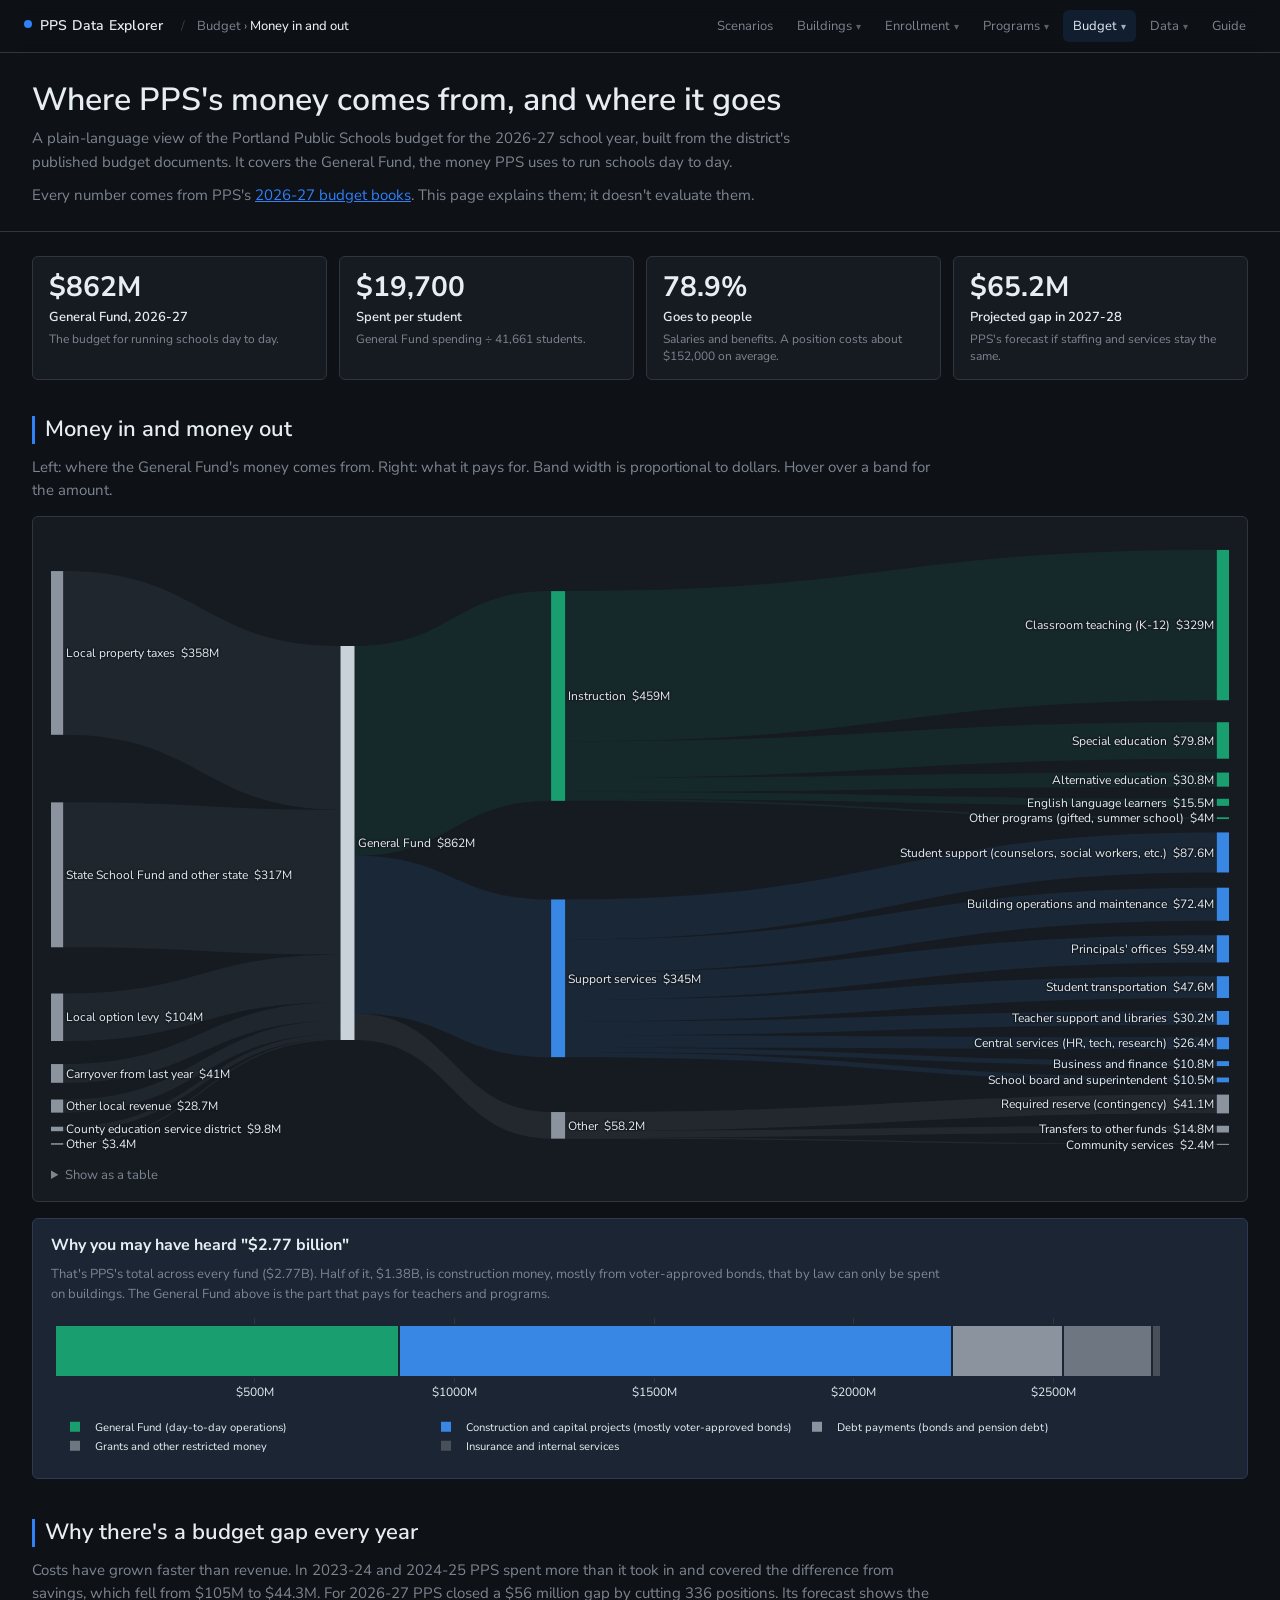
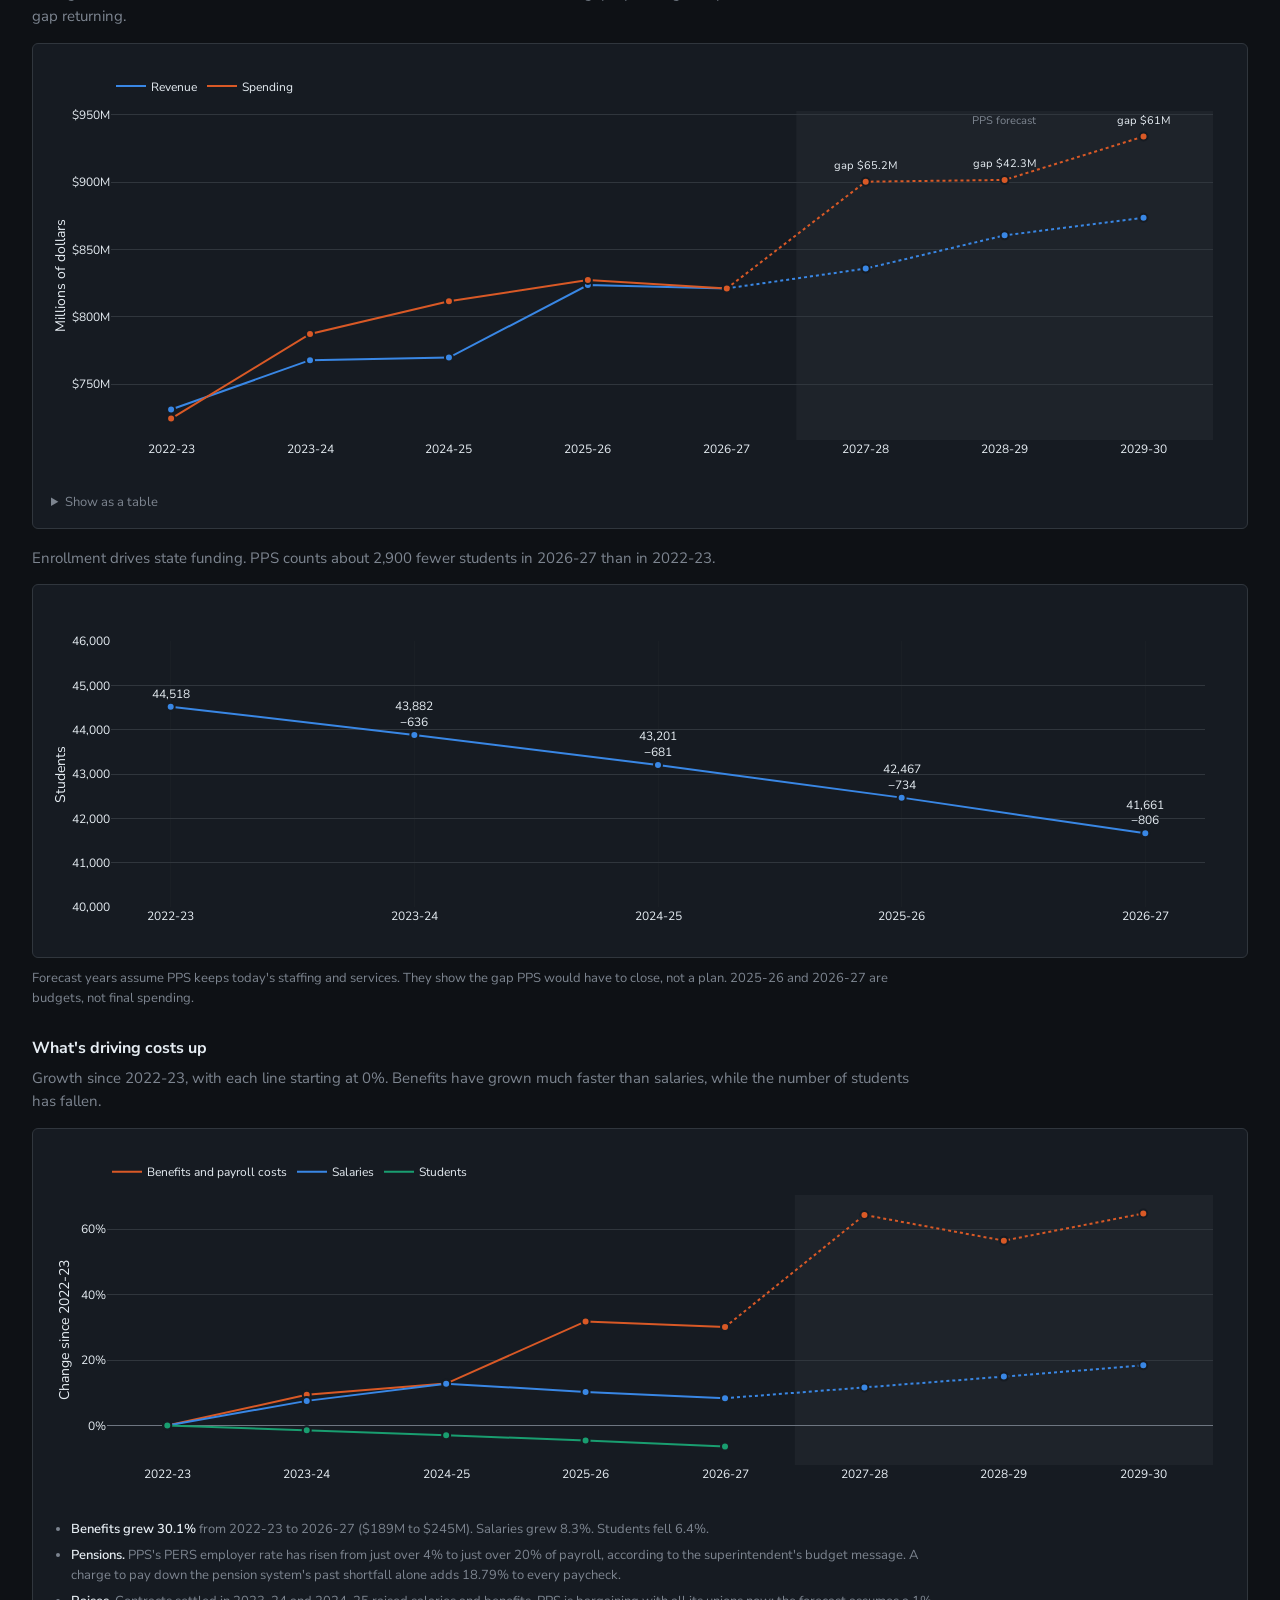
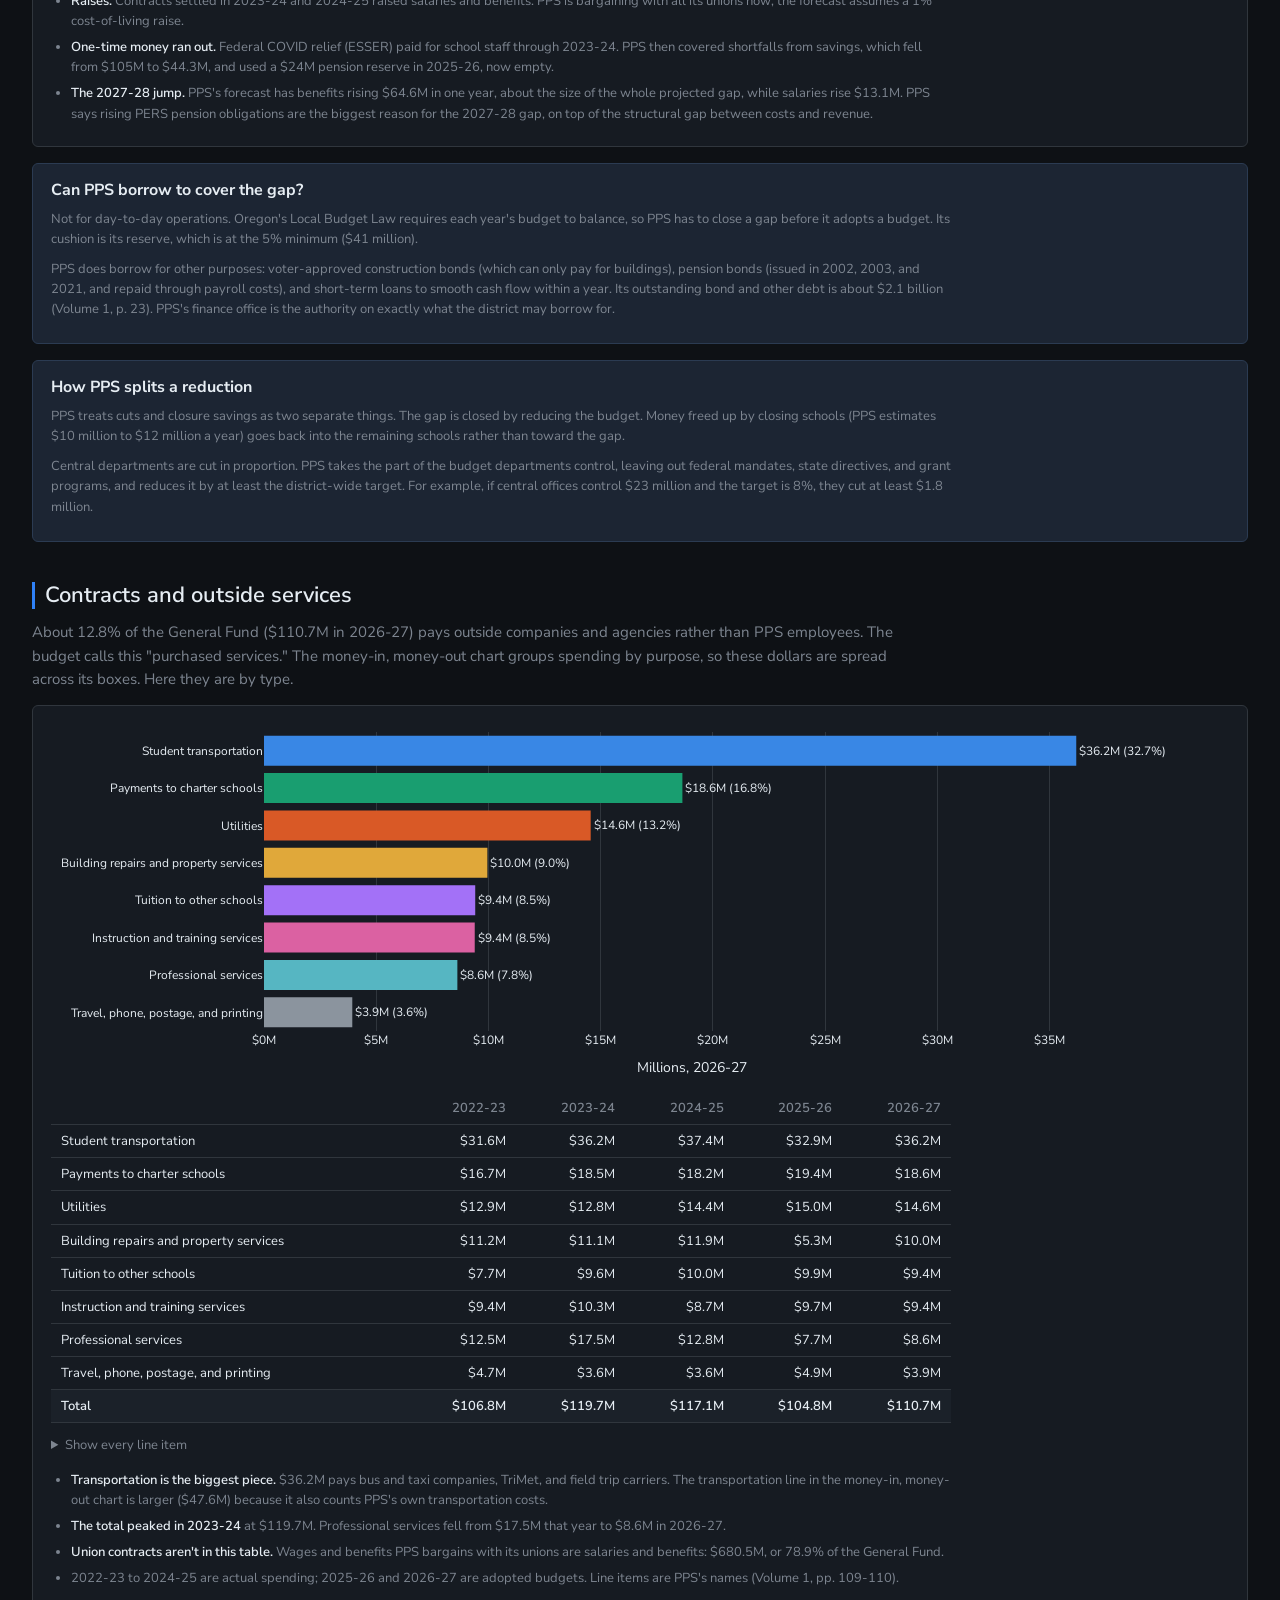
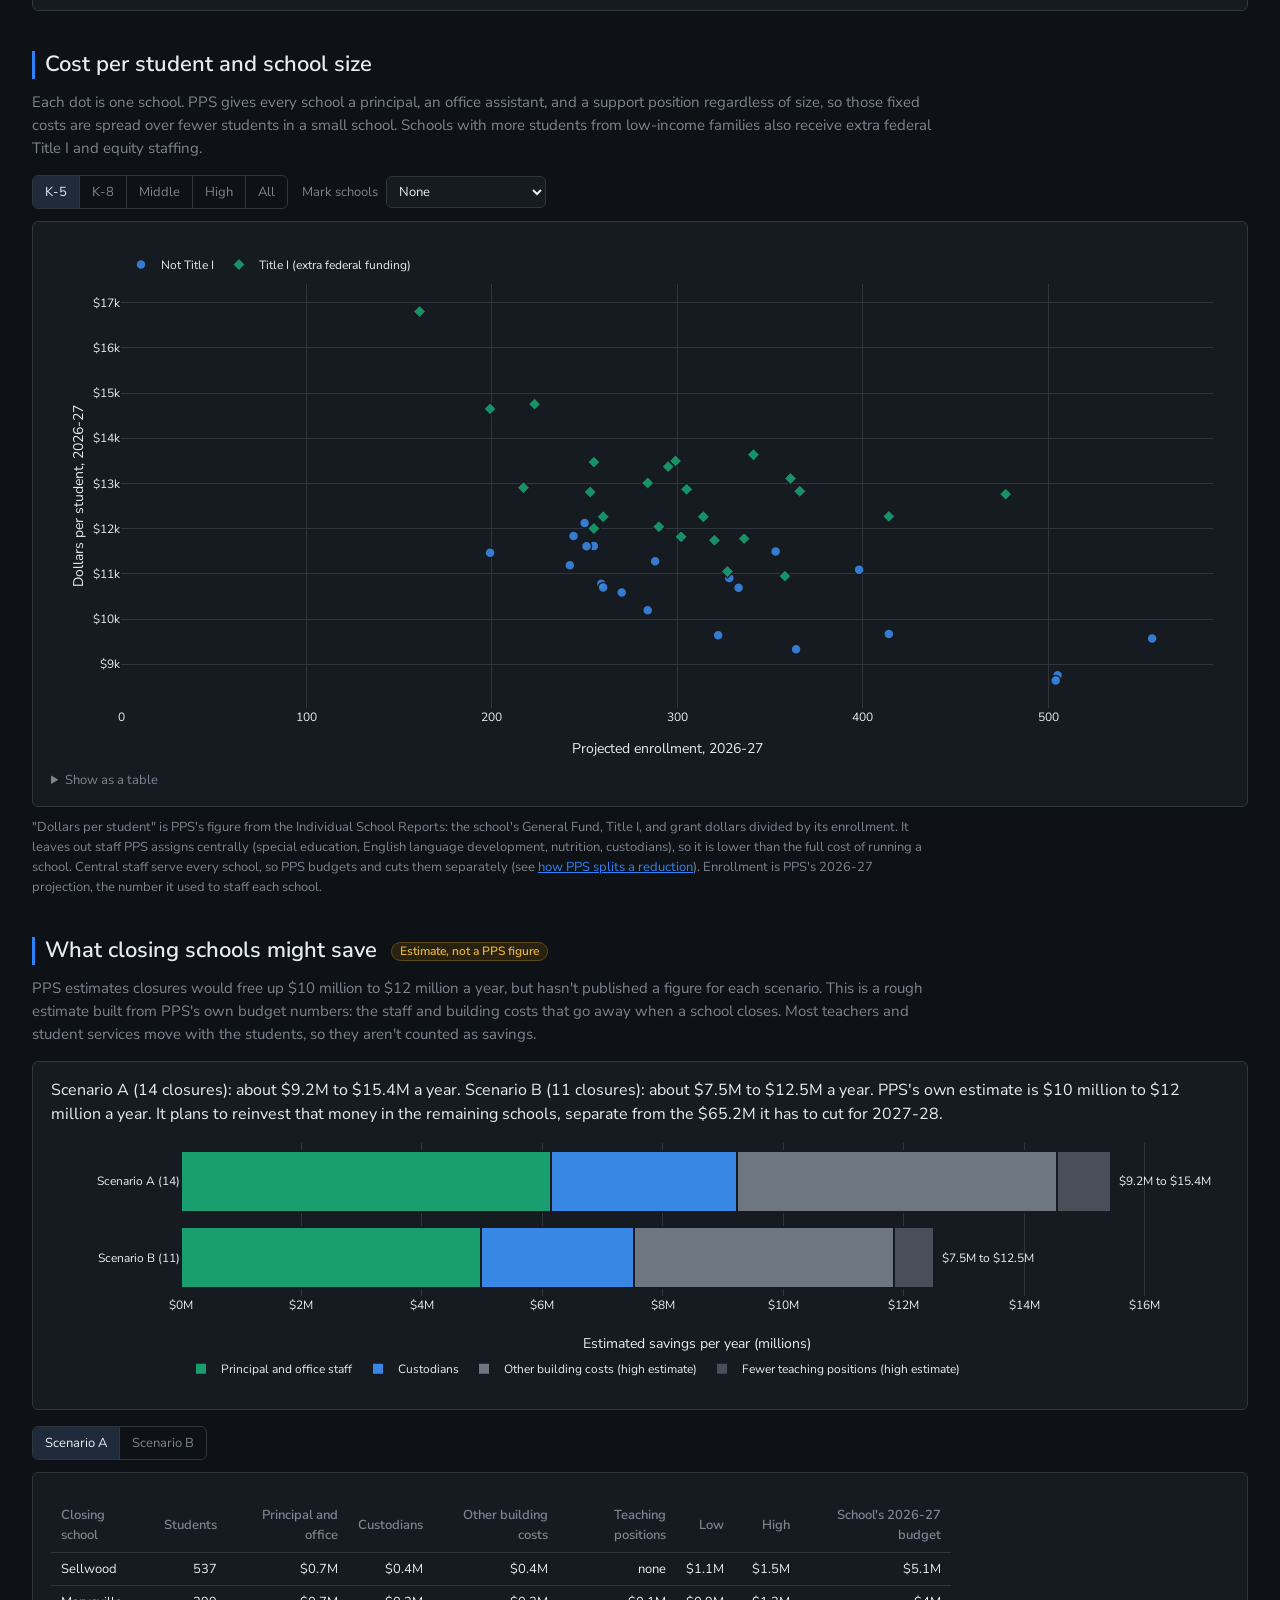
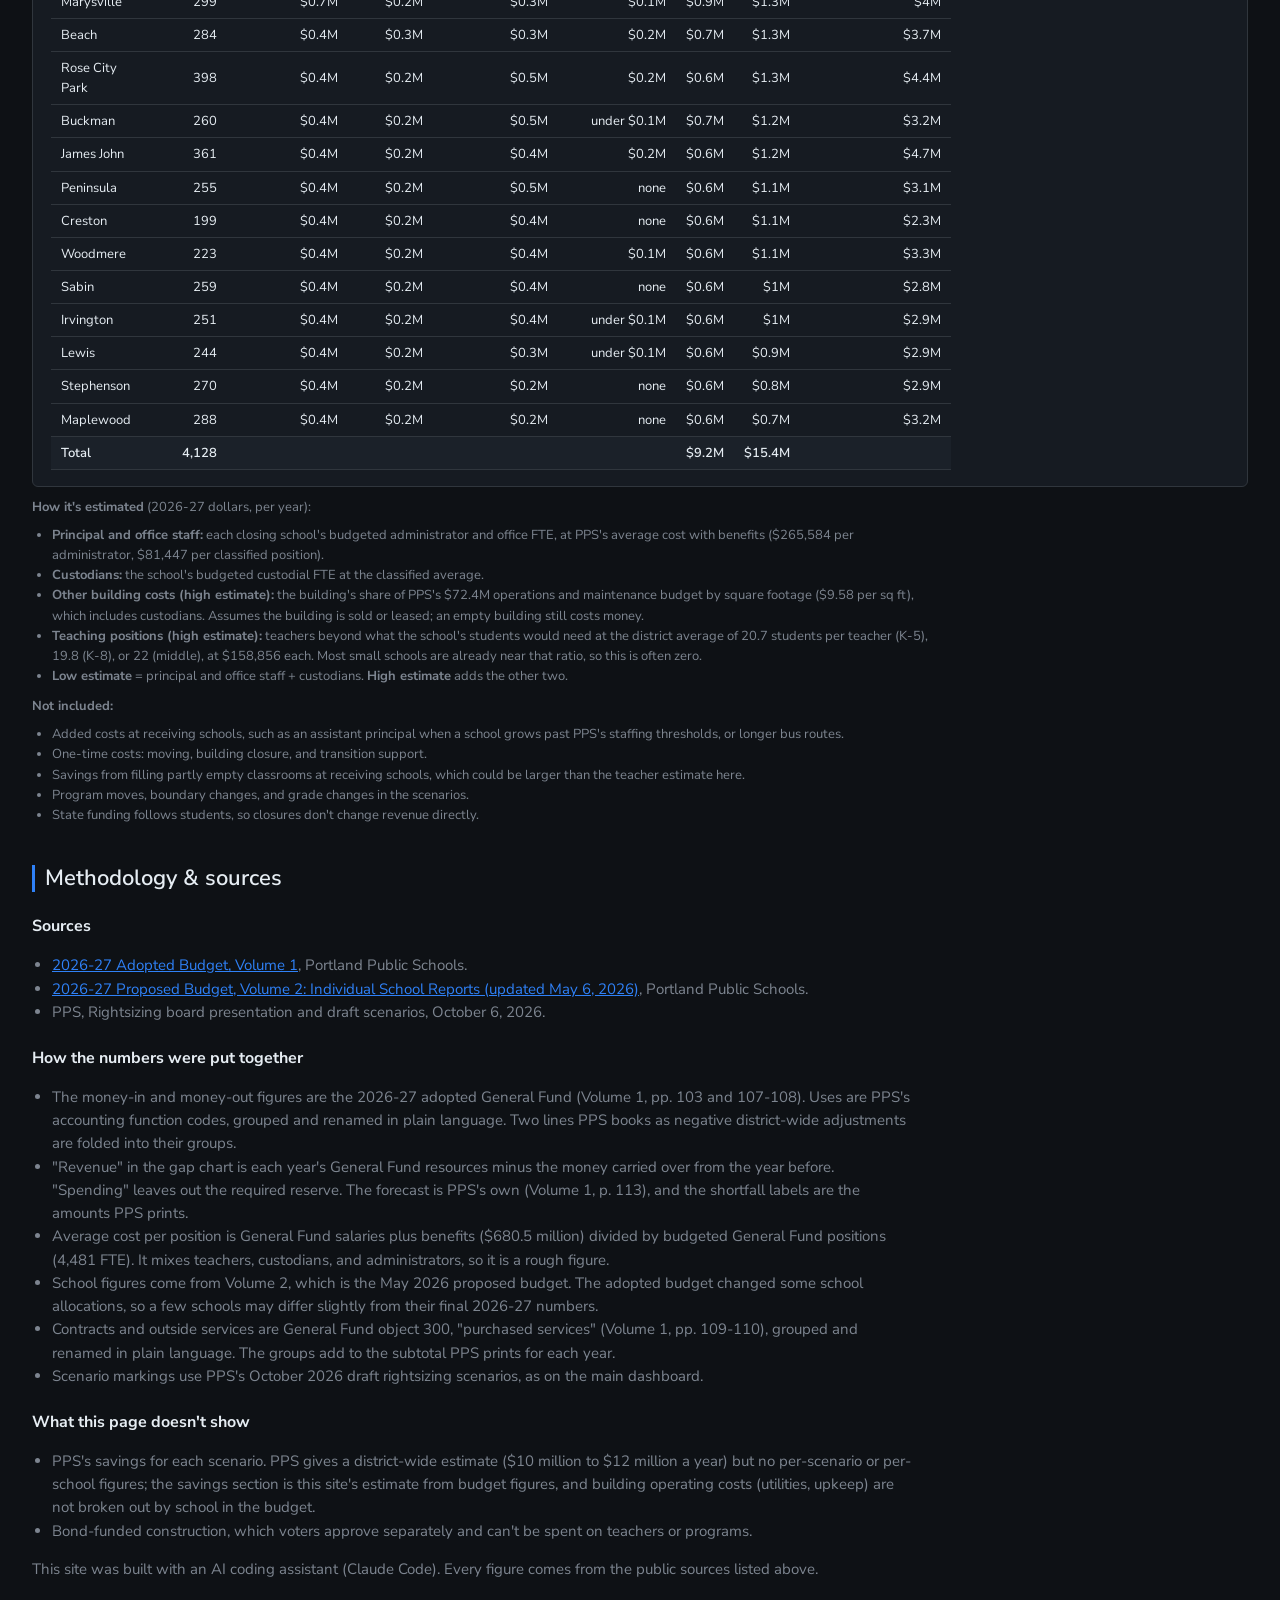
==== commit 43b0c44a: "Add guide page explaining terms and concepts; Guide link in shared nav; fix analytics path on budget" ====
--- a/web/budget.html
+++ b/web/budget.html
@@ -123,7 +123,7 @@
   }
 </style>
 <script data-goatcounter="https://a9n27kisdf.execute-api.us-east-1.amazonaws.com/count/ppsdata"
-        async src="../count.js"></script>
+        async src="count.js"></script>
 </head>
 <body data-page="budget">
 
--- a/web/nav.css
+++ b/web/nav.css
@@ -15,7 +15,7 @@
 .topnav nav a { color: var(--muted); text-decoration: none; font-size: 13px;
   padding: 6px 10px; border-radius: 6px; white-space: nowrap; transition: color 0.15s, background 0.15s; }
 .topnav nav a:hover { color: var(--fg); background: rgba(255,255,255,0.04); }
-.topnav nav a.active { color: var(--fg); background: rgba(47,129,247,0.12); }
+.topnav nav a.active, .topnav nav a.here { color: var(--fg); background: rgba(47,129,247,0.12); }
 /* Section groups: dropdown on desktop, labeled lists in the mobile menu. */
 .nav-group { position: relative; }
 .nav-group-btn { background: transparent; border: 0; color: var(--muted); font: inherit;
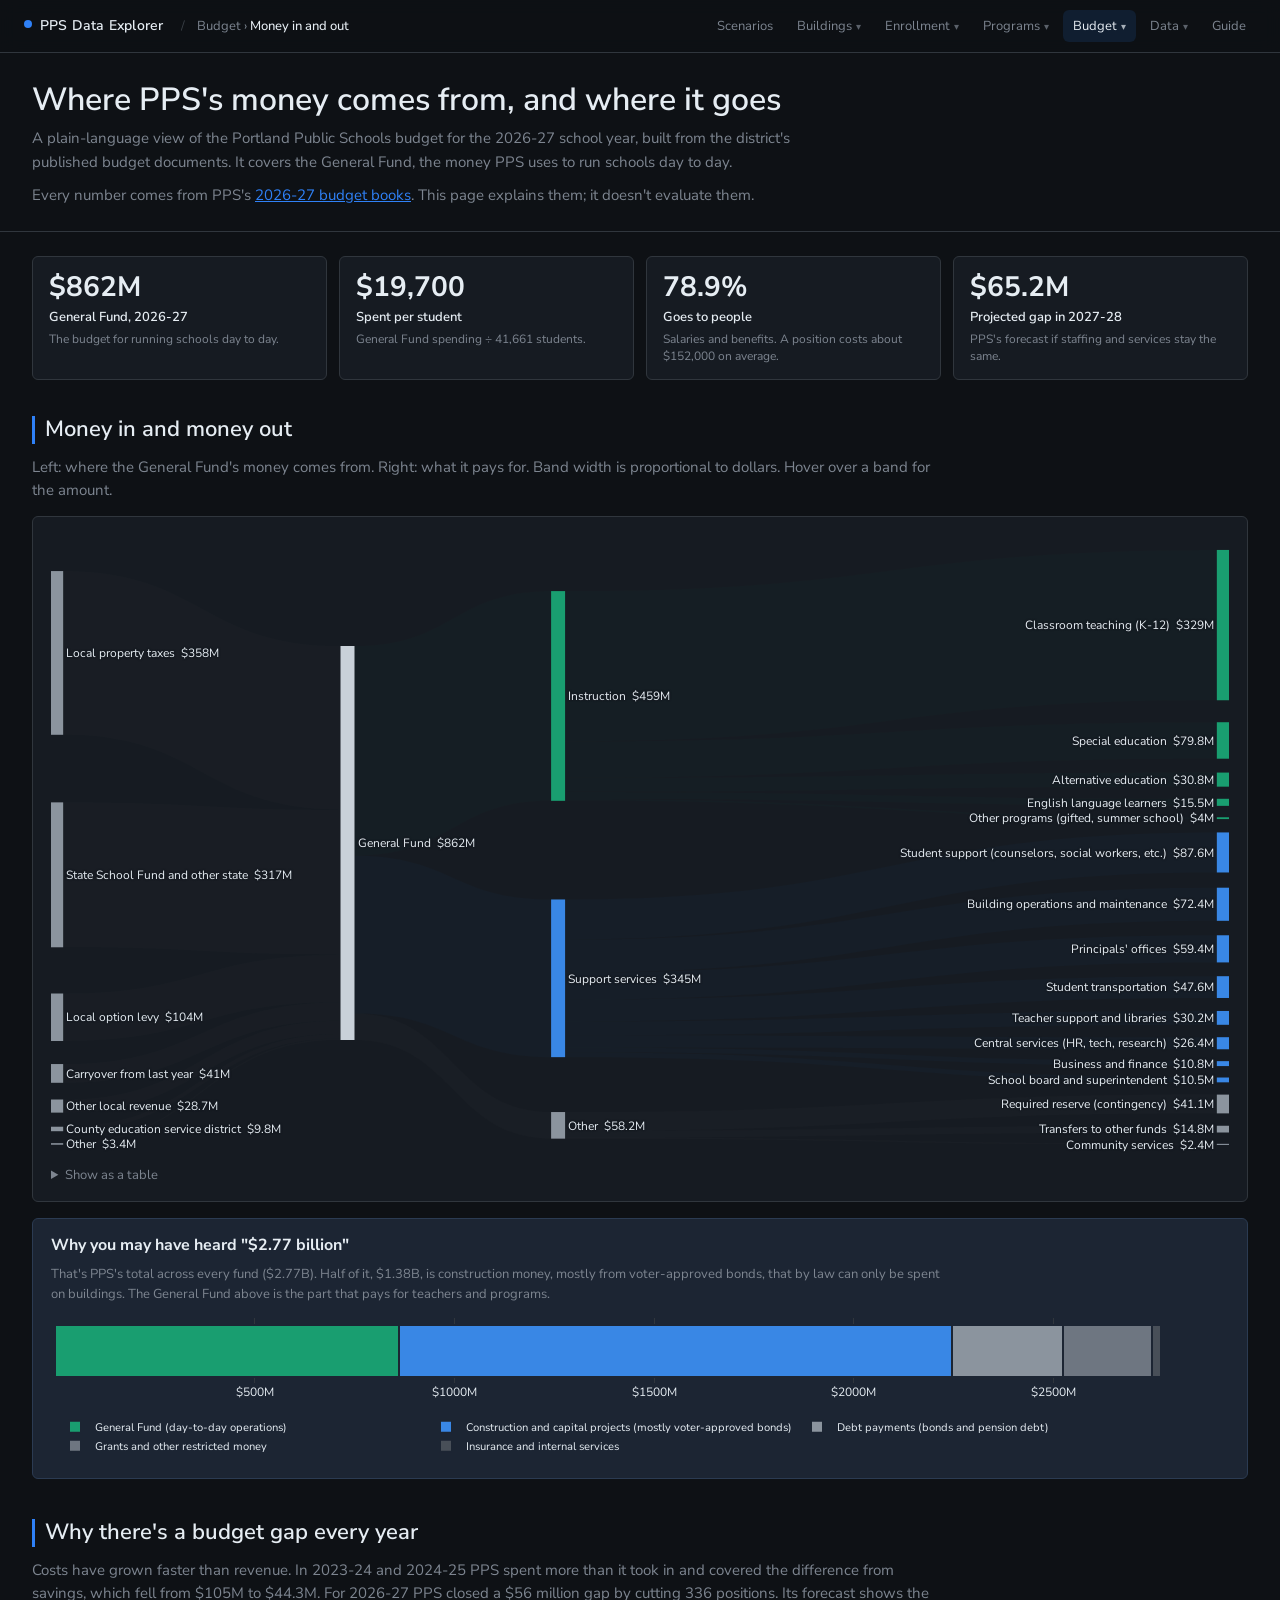
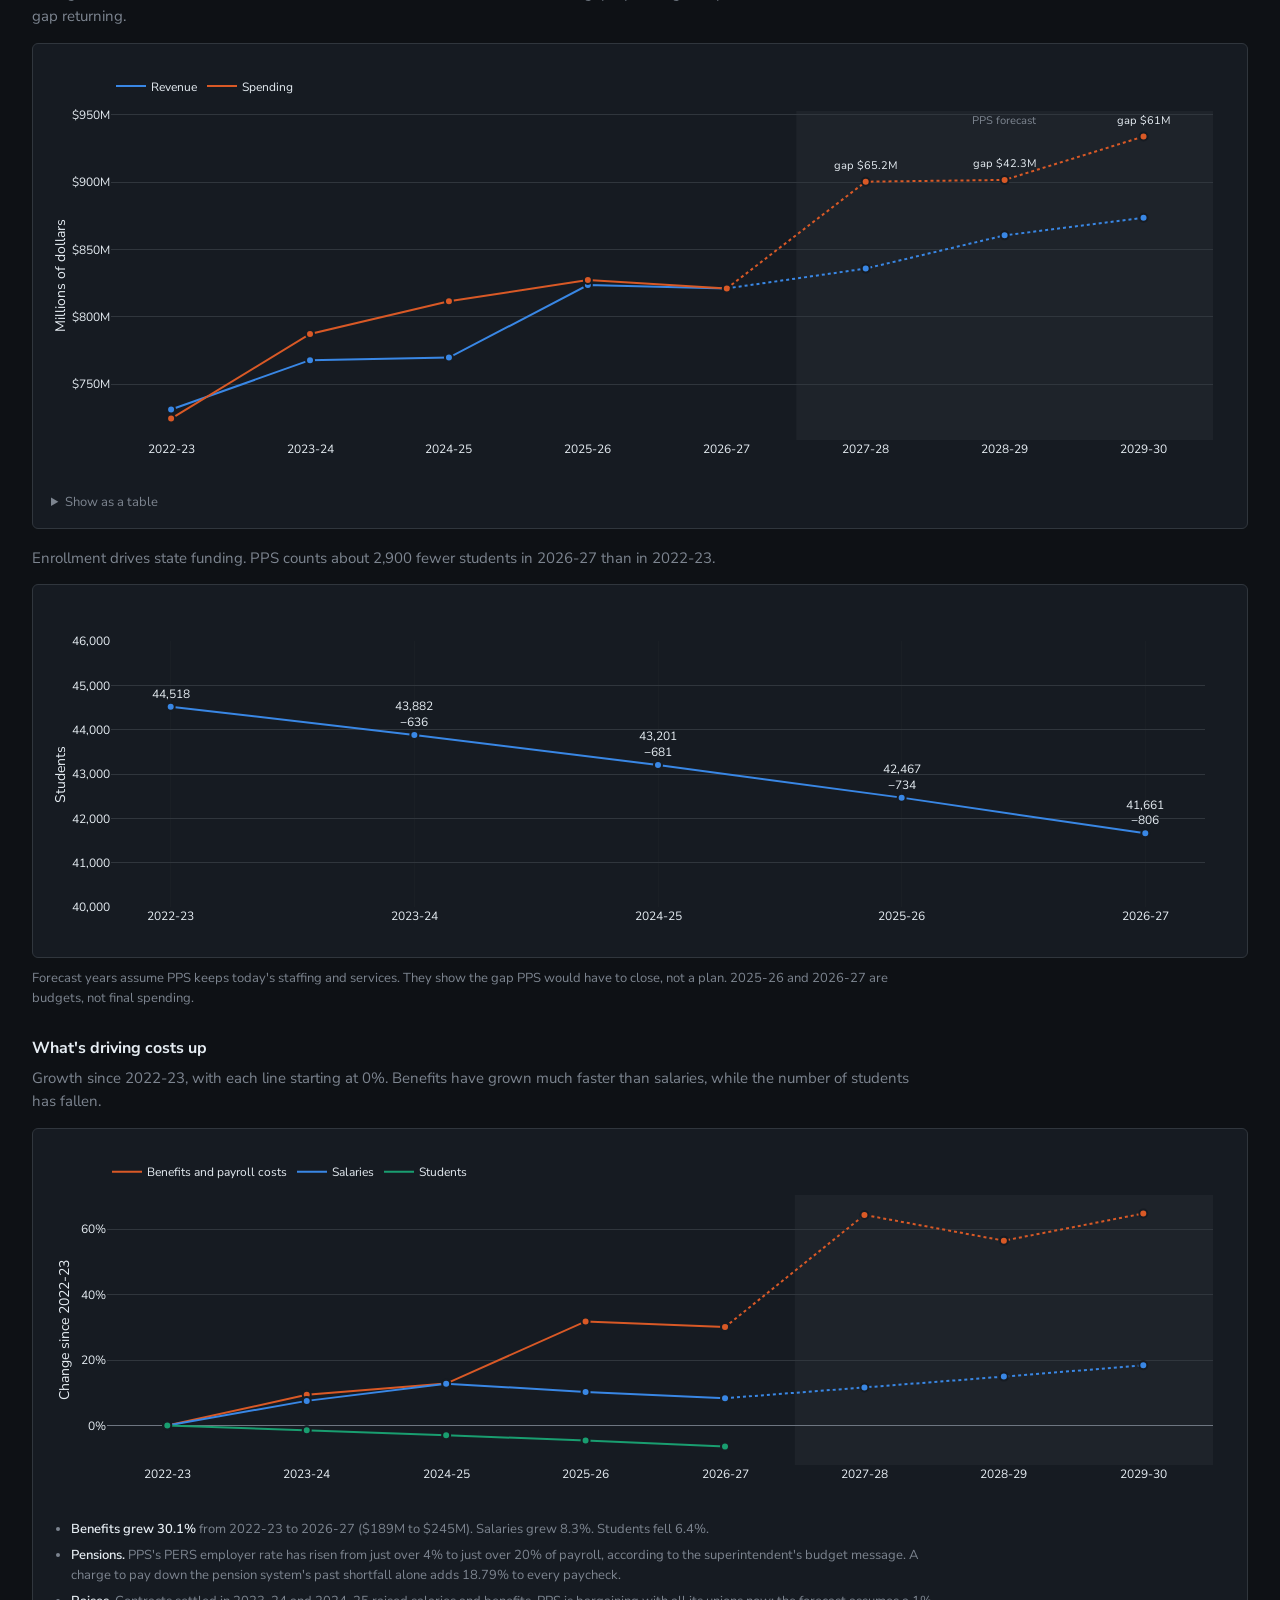
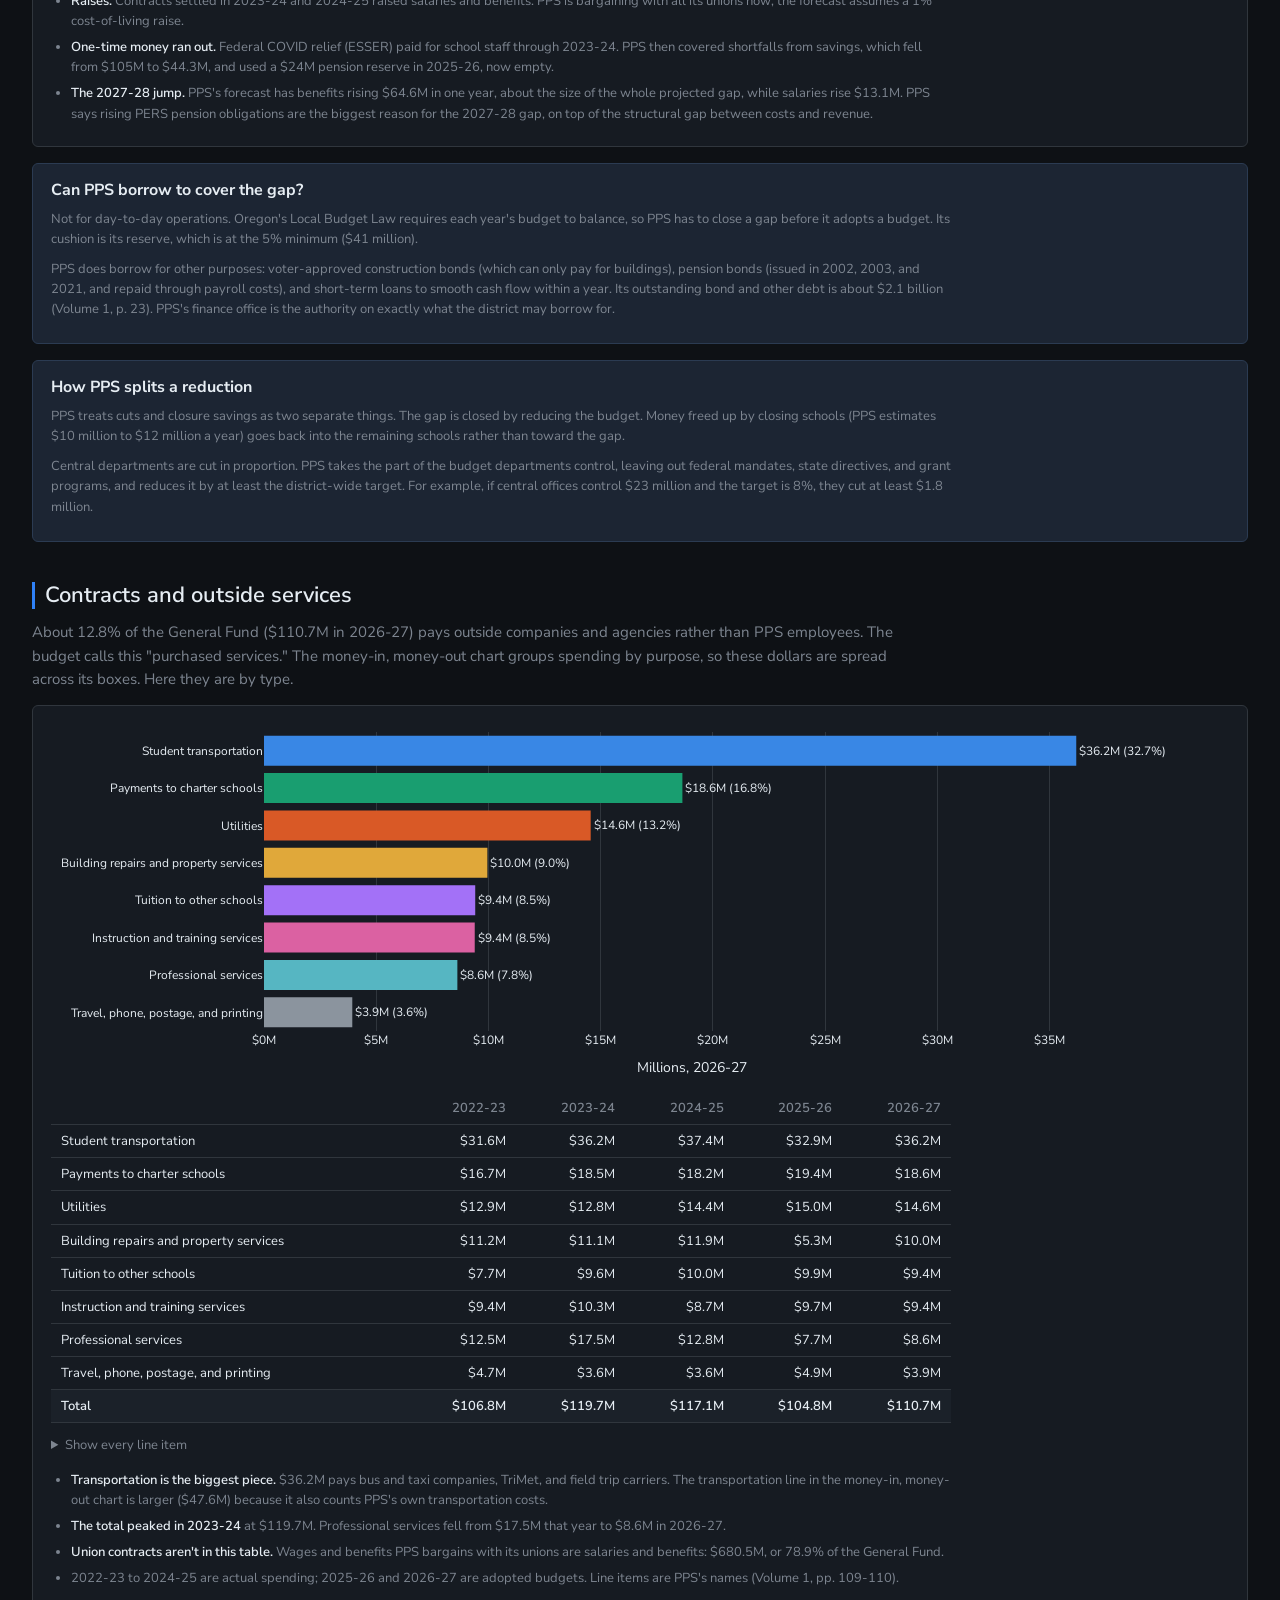
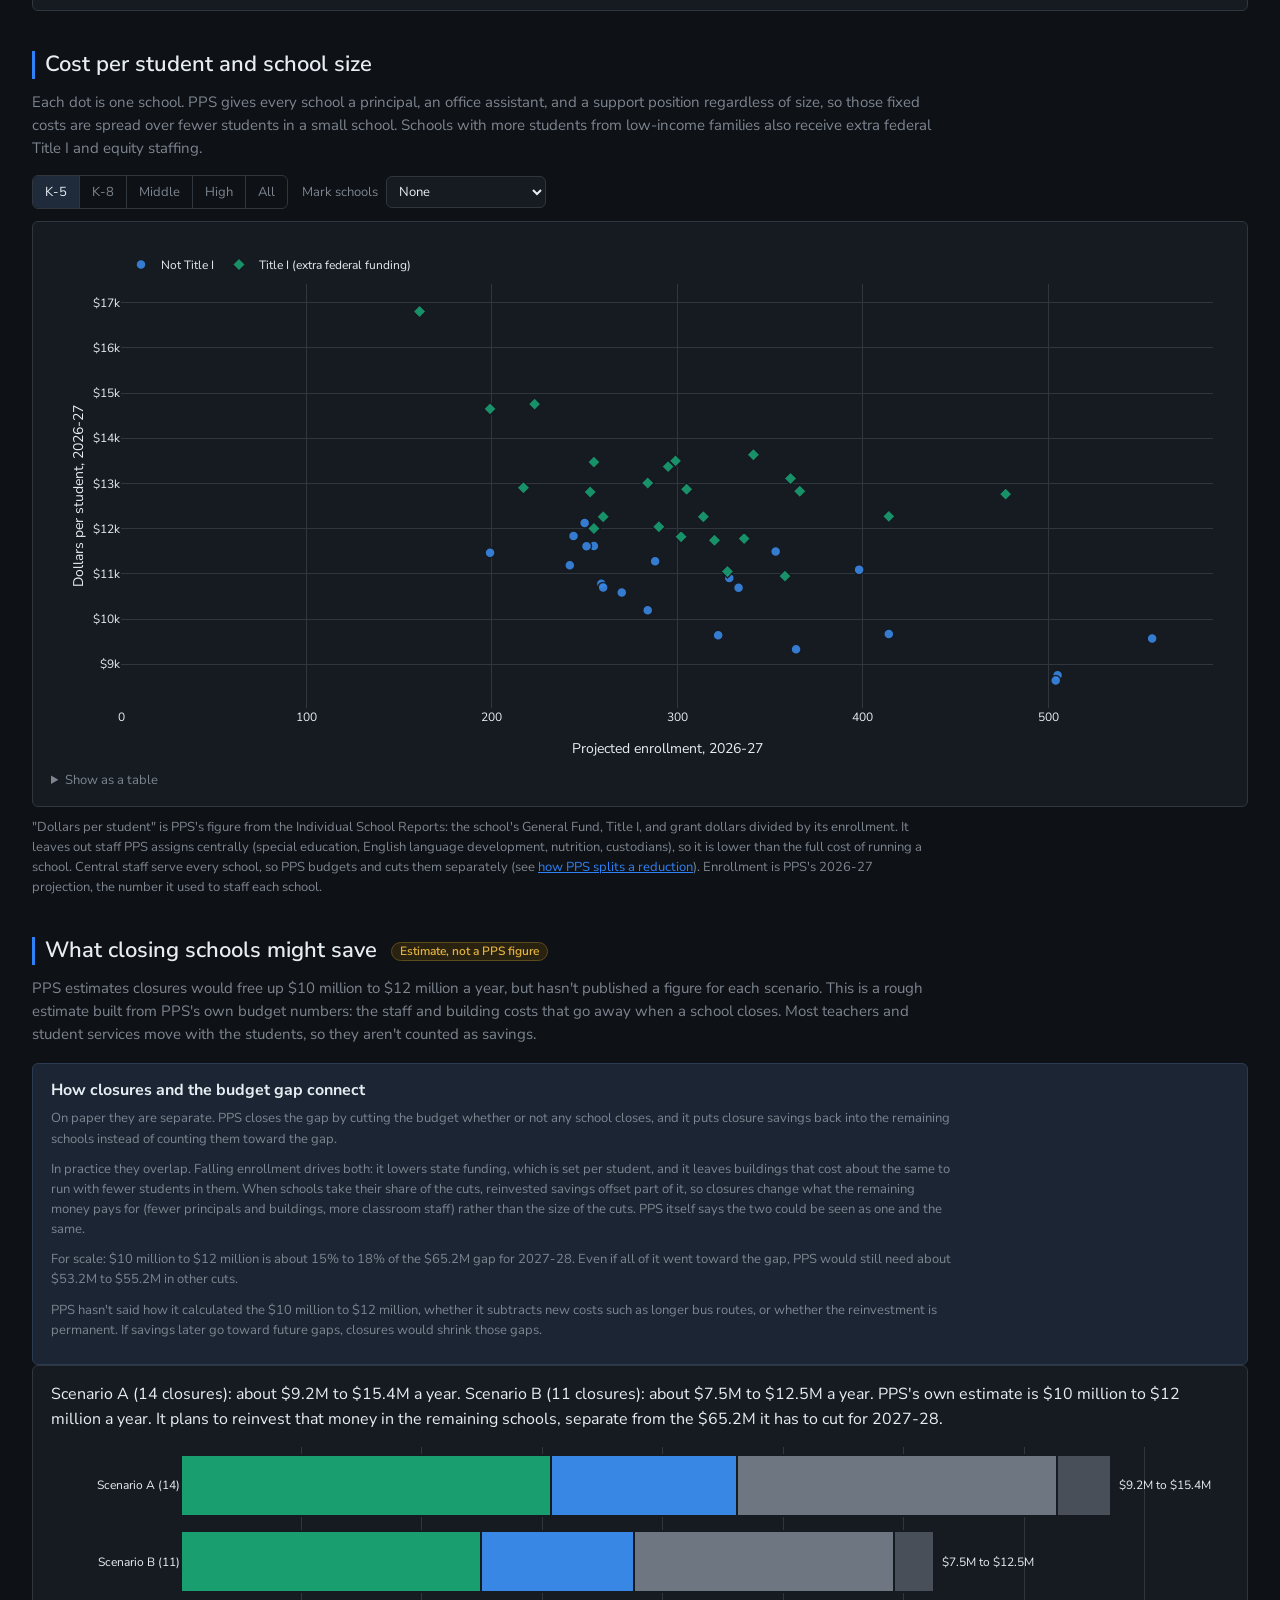
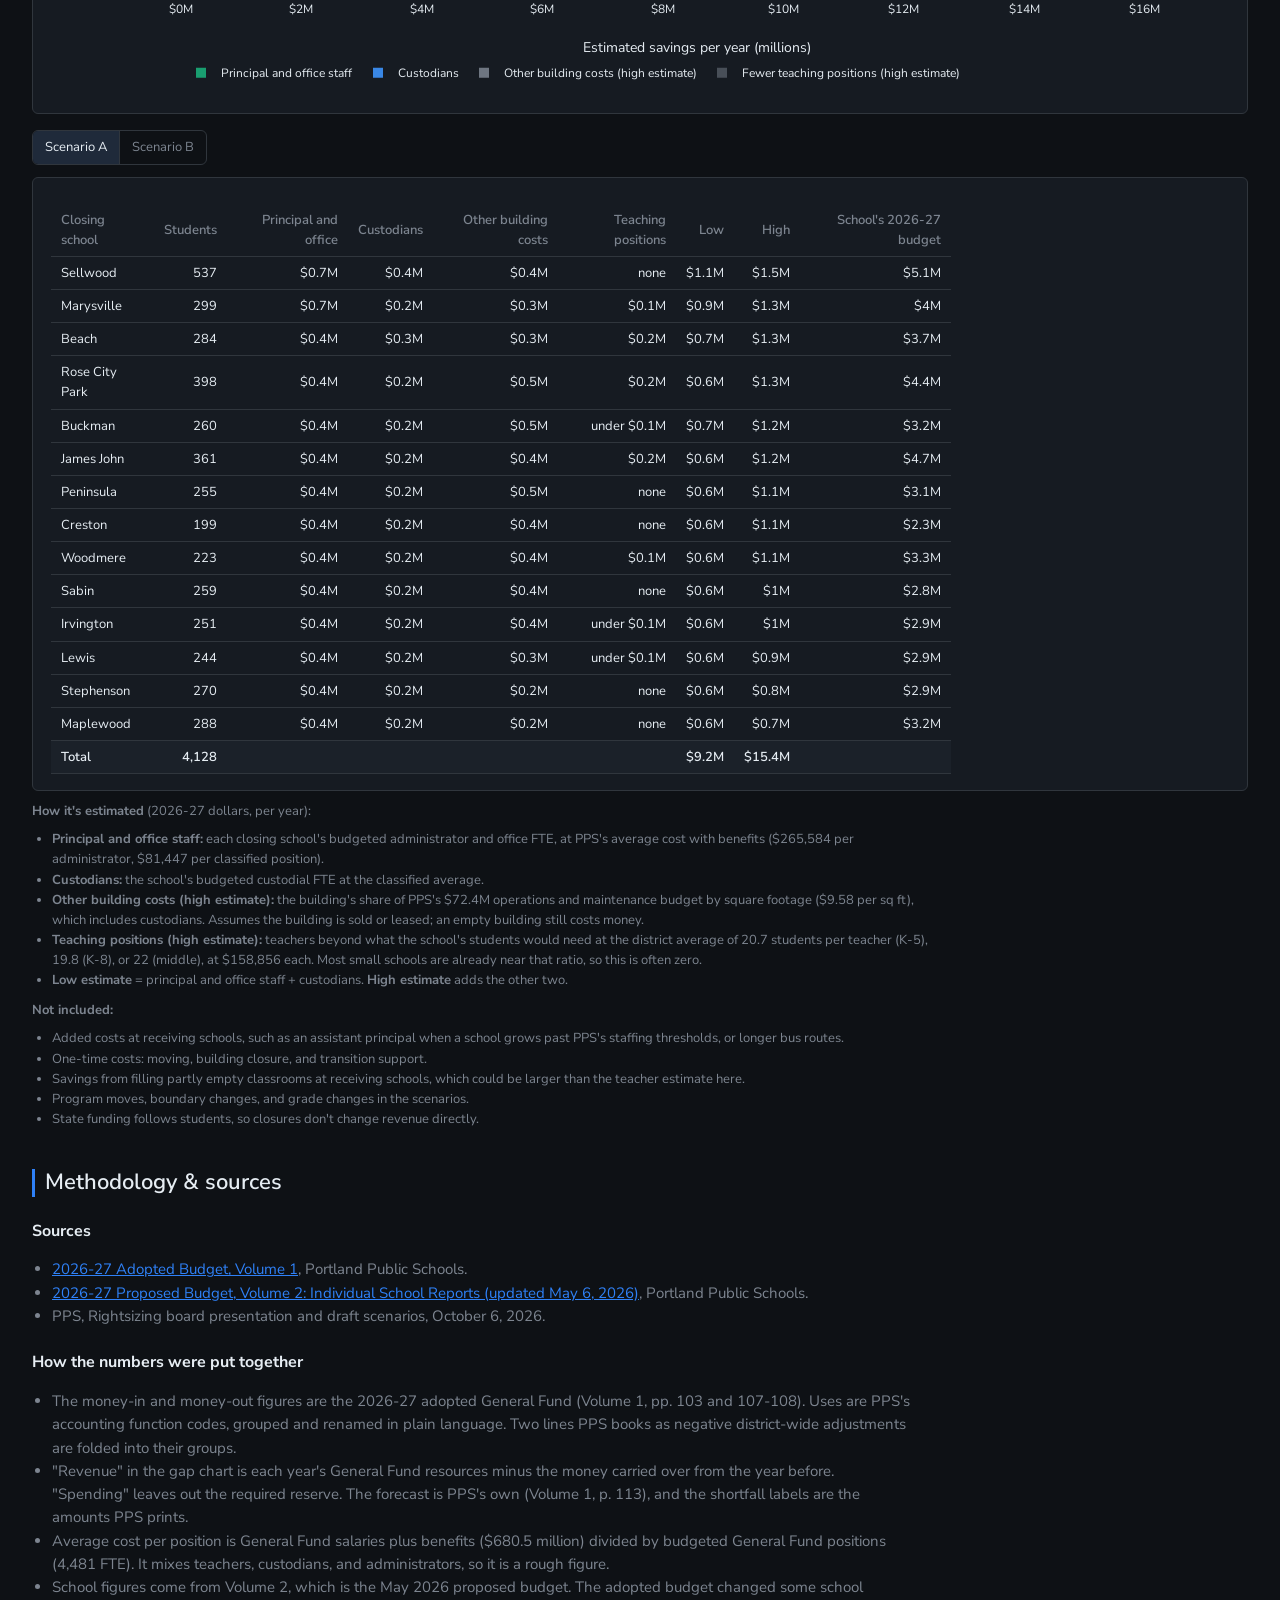
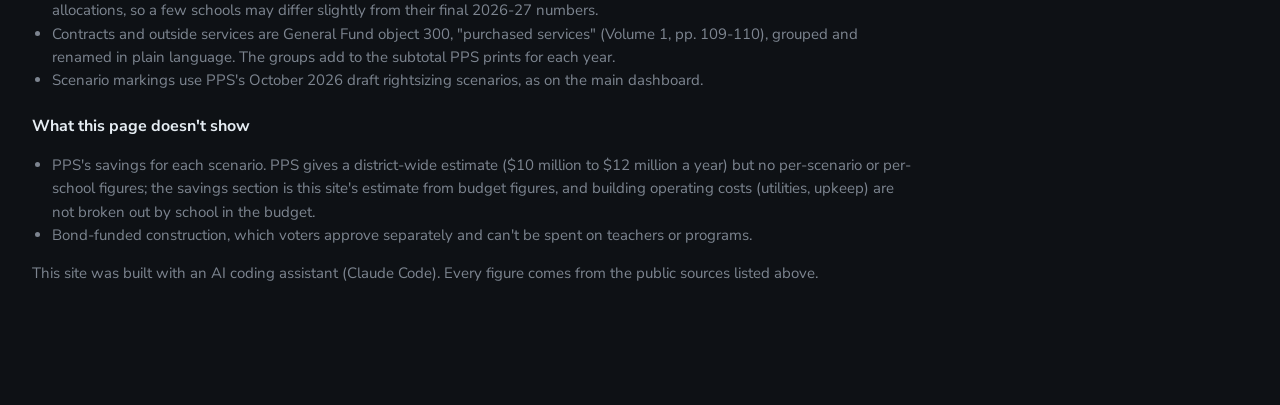
==== commit 916c3e06: "Budget: explain how closure savings and the gap connect" ====
--- a/web/budget.html
+++ b/web/budget.html
@@ -310,6 +310,29 @@
       that go away when a school closes. Most teachers and student services move
       with the students, so they aren't counted as savings.
     </p>
+    <div class="callout" id="savings-and-gap">
+      <h3>How closures and the budget gap connect</h3>
+      <p>
+        On paper they are separate. PPS closes the gap by cutting the budget whether or
+        not any school closes, and it puts closure savings back into the remaining
+        schools instead of counting them toward the gap.
+      </p>
+      <p>
+        In practice they overlap. Falling enrollment drives both: it lowers state funding,
+        which is set per student, and it leaves buildings that cost about the same to run
+        with fewer students in them. When schools take their share of the cuts, reinvested
+        savings offset part of it, so closures change what the remaining money pays for
+        (fewer principals and buildings, more classroom staff) rather than the size of the
+        cuts. PPS itself says the two could be seen as one and the same.
+      </p>
+      <p id="savings-scale"></p>
+      <p>
+        PPS hasn't said how it calculated the $10 million to $12 million, whether it
+        subtracts new costs such as longer bus routes, or whether the reinvestment is
+        permanent. If savings later go toward future gaps, closures would shrink those
+        gaps.
+      </p>
+    </div>
     <div class="panel panel-pad">
       <p class="savings-head" id="savings-head"></p>
       <div id="plot-savings" class="chart"></div>
@@ -740,6 +763,11 @@
     `Scenario B (${B.schools.length} closures): about ${fmtRange(B.low, B.high)} a year. ` +
     `PPS's own estimate is $10 million to $12 million a year. It plans to reinvest that money in the remaining schools, ` +
     `separate from the ${fmtM(gap)} it has to cut for 2027-28.`;
+  // gap is in thousands of dollars, like every budget.json figure.
+  document.getElementById("savings-scale").textContent =
+    `For scale: $10 million to $12 million is about ${Math.round(10000 / gap * 100)}% to ${Math.round(12000 / gap * 100)}% ` +
+    `of the ${fmtM(gap)} gap for 2027-28. Even if all of it went toward the gap, PPS would still need about ` +
+    `${fmtM(gap - 12000)} to ${fmtM(gap - 10000)} in other cuts.`;
   const PARTS = [
     ["leadership", "Principal and office staff", AQUA],
     ["custodians", "Custodians", BLUE],
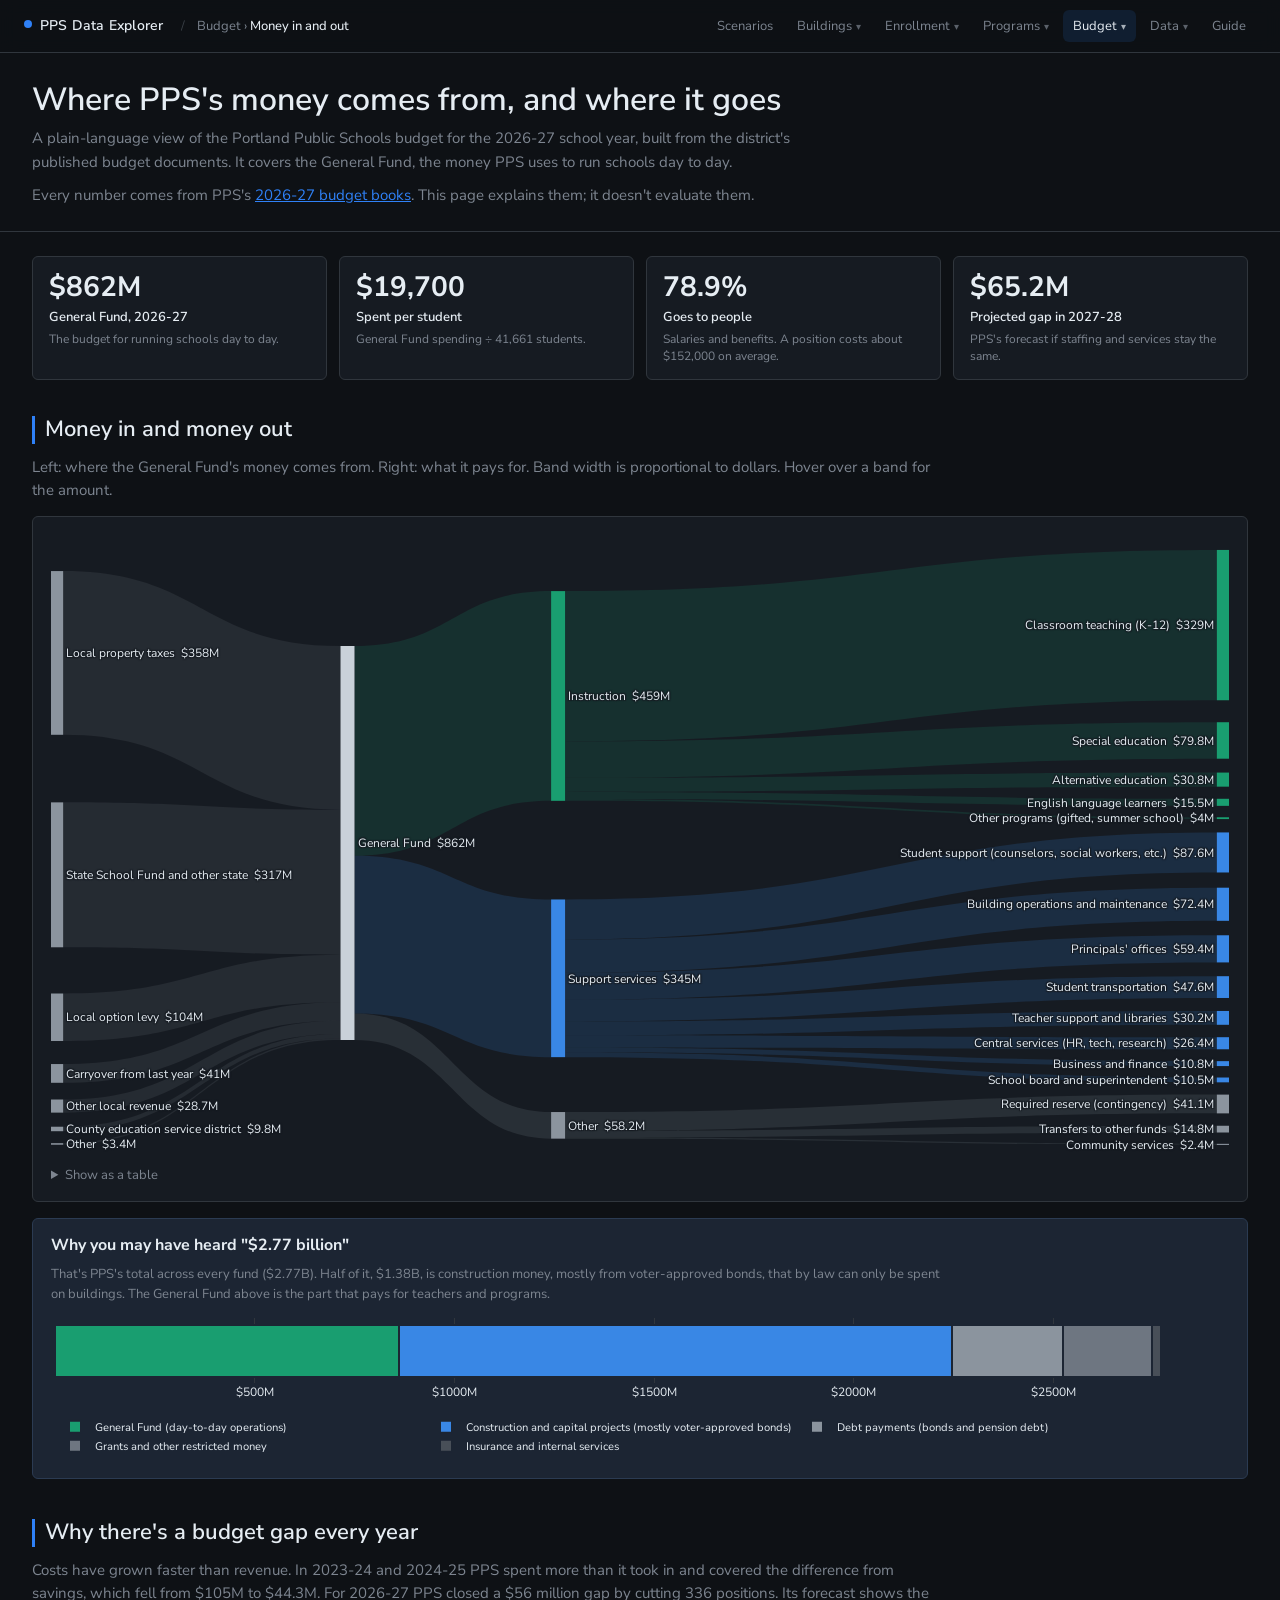
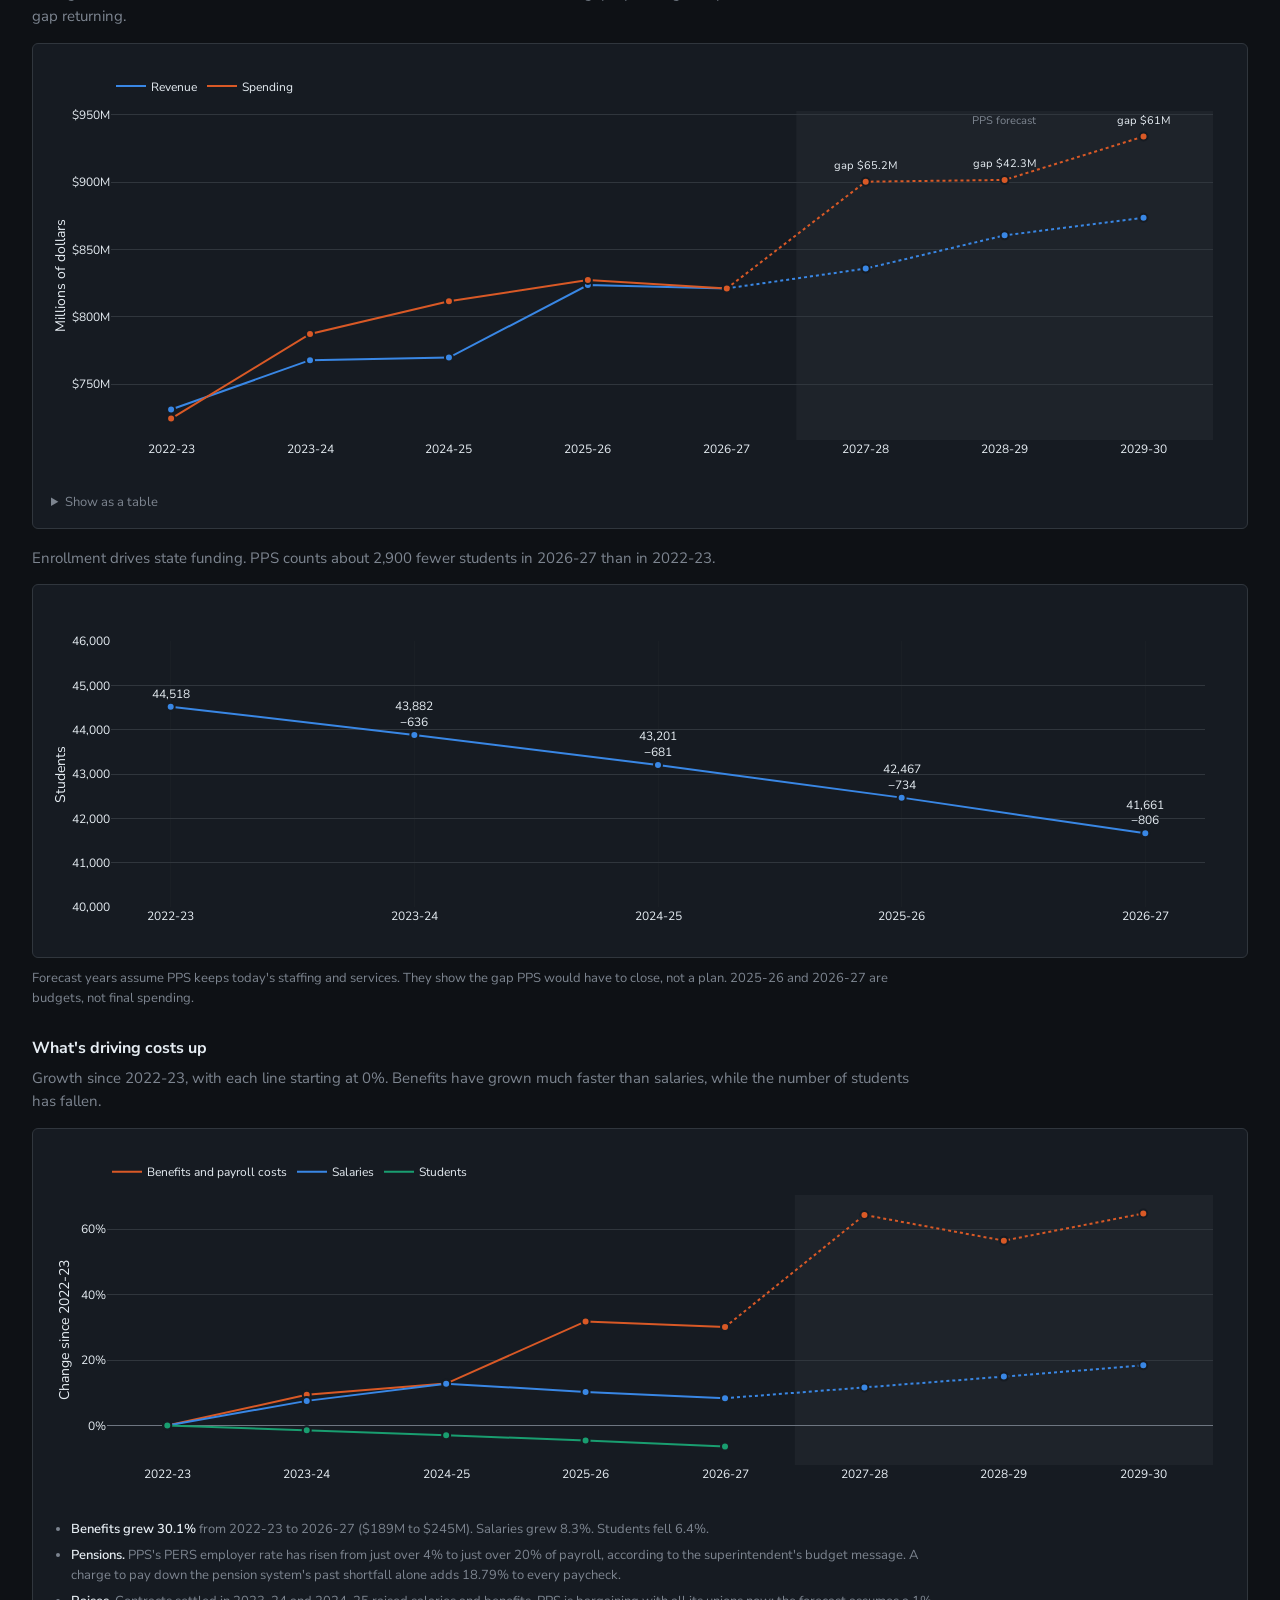
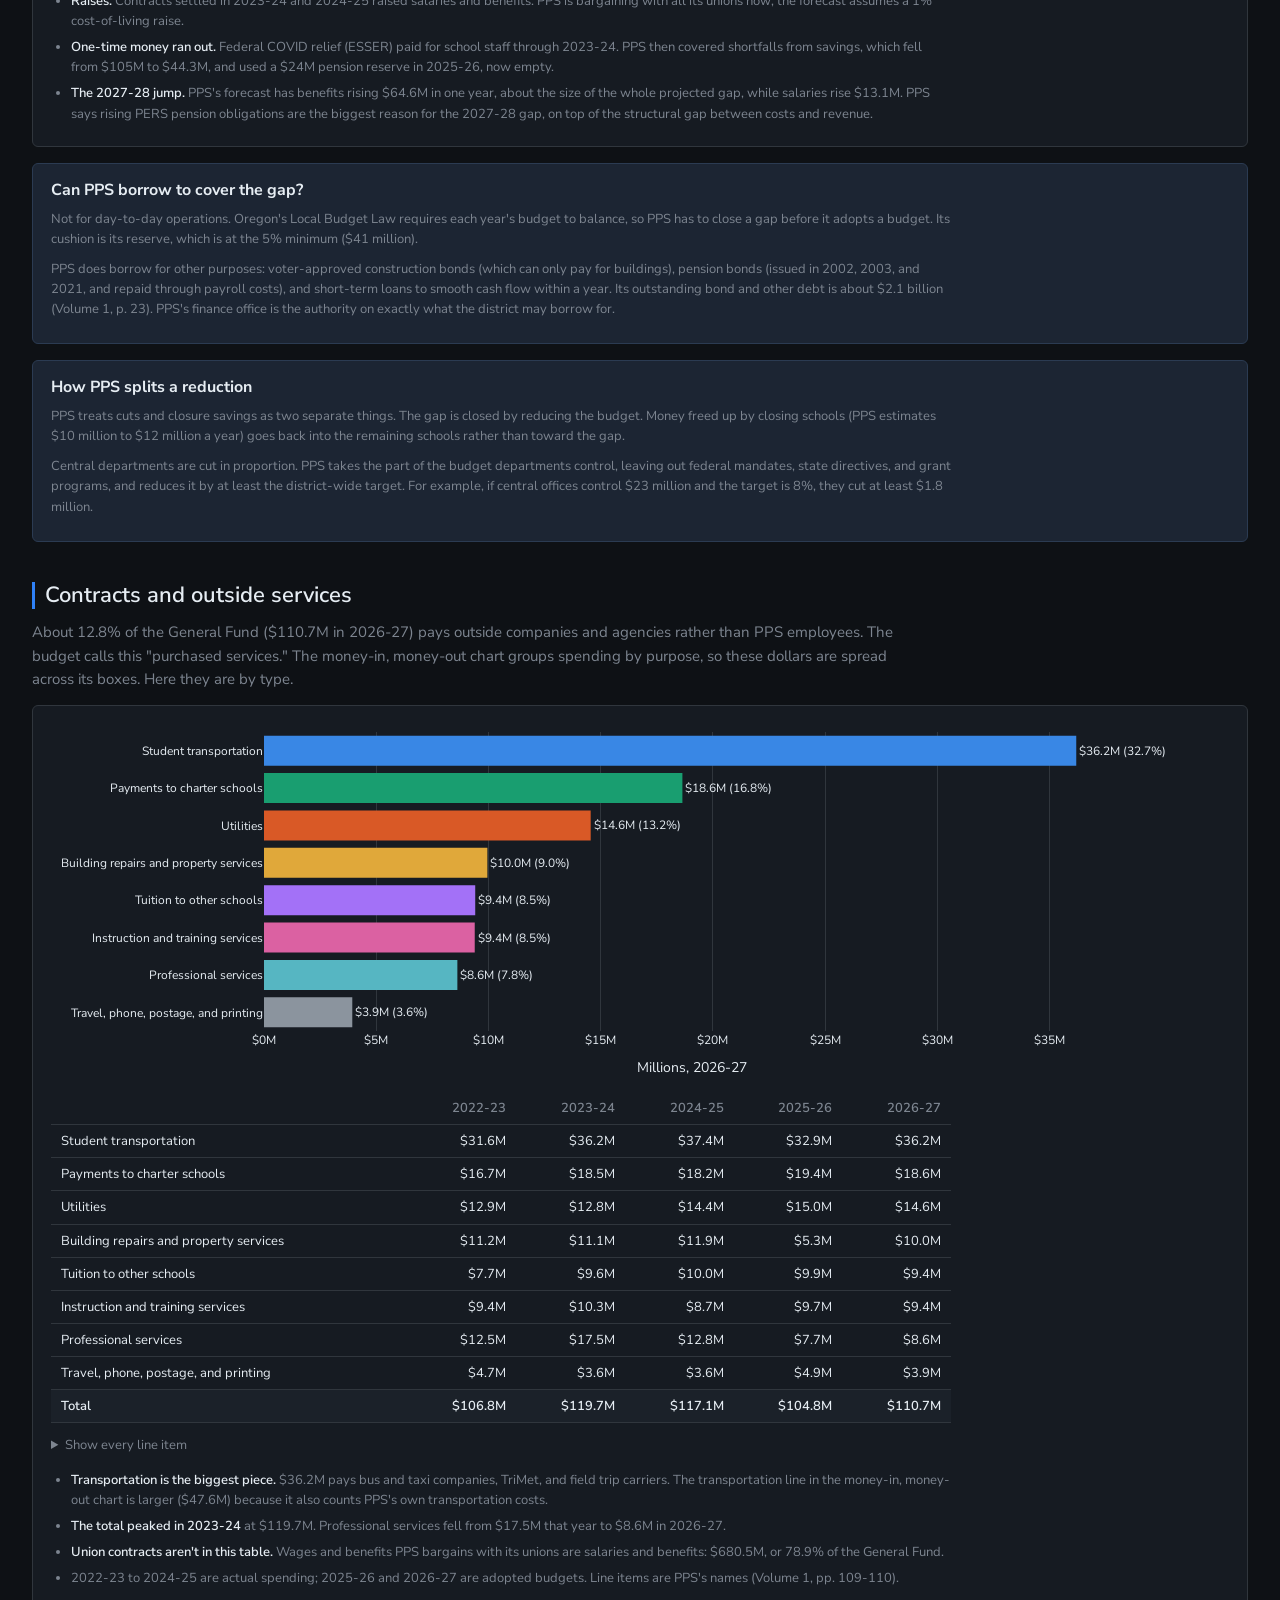
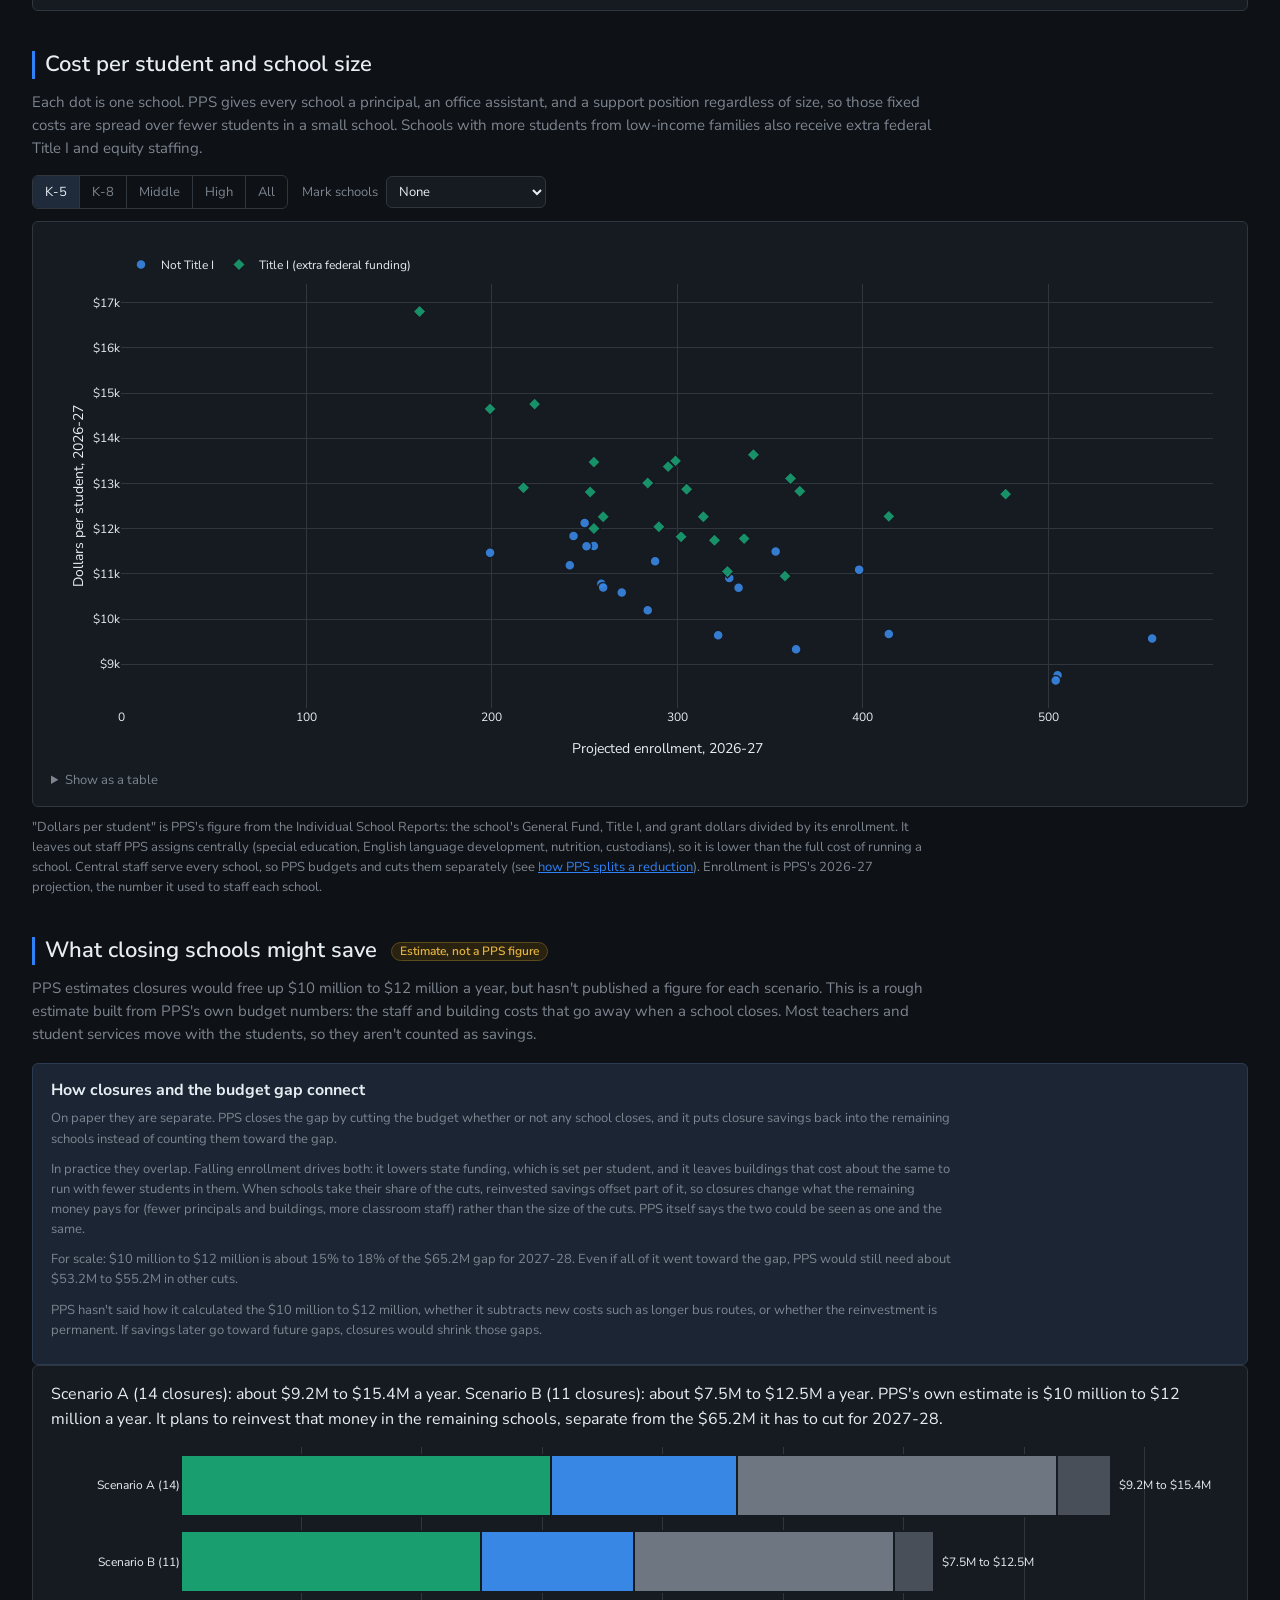
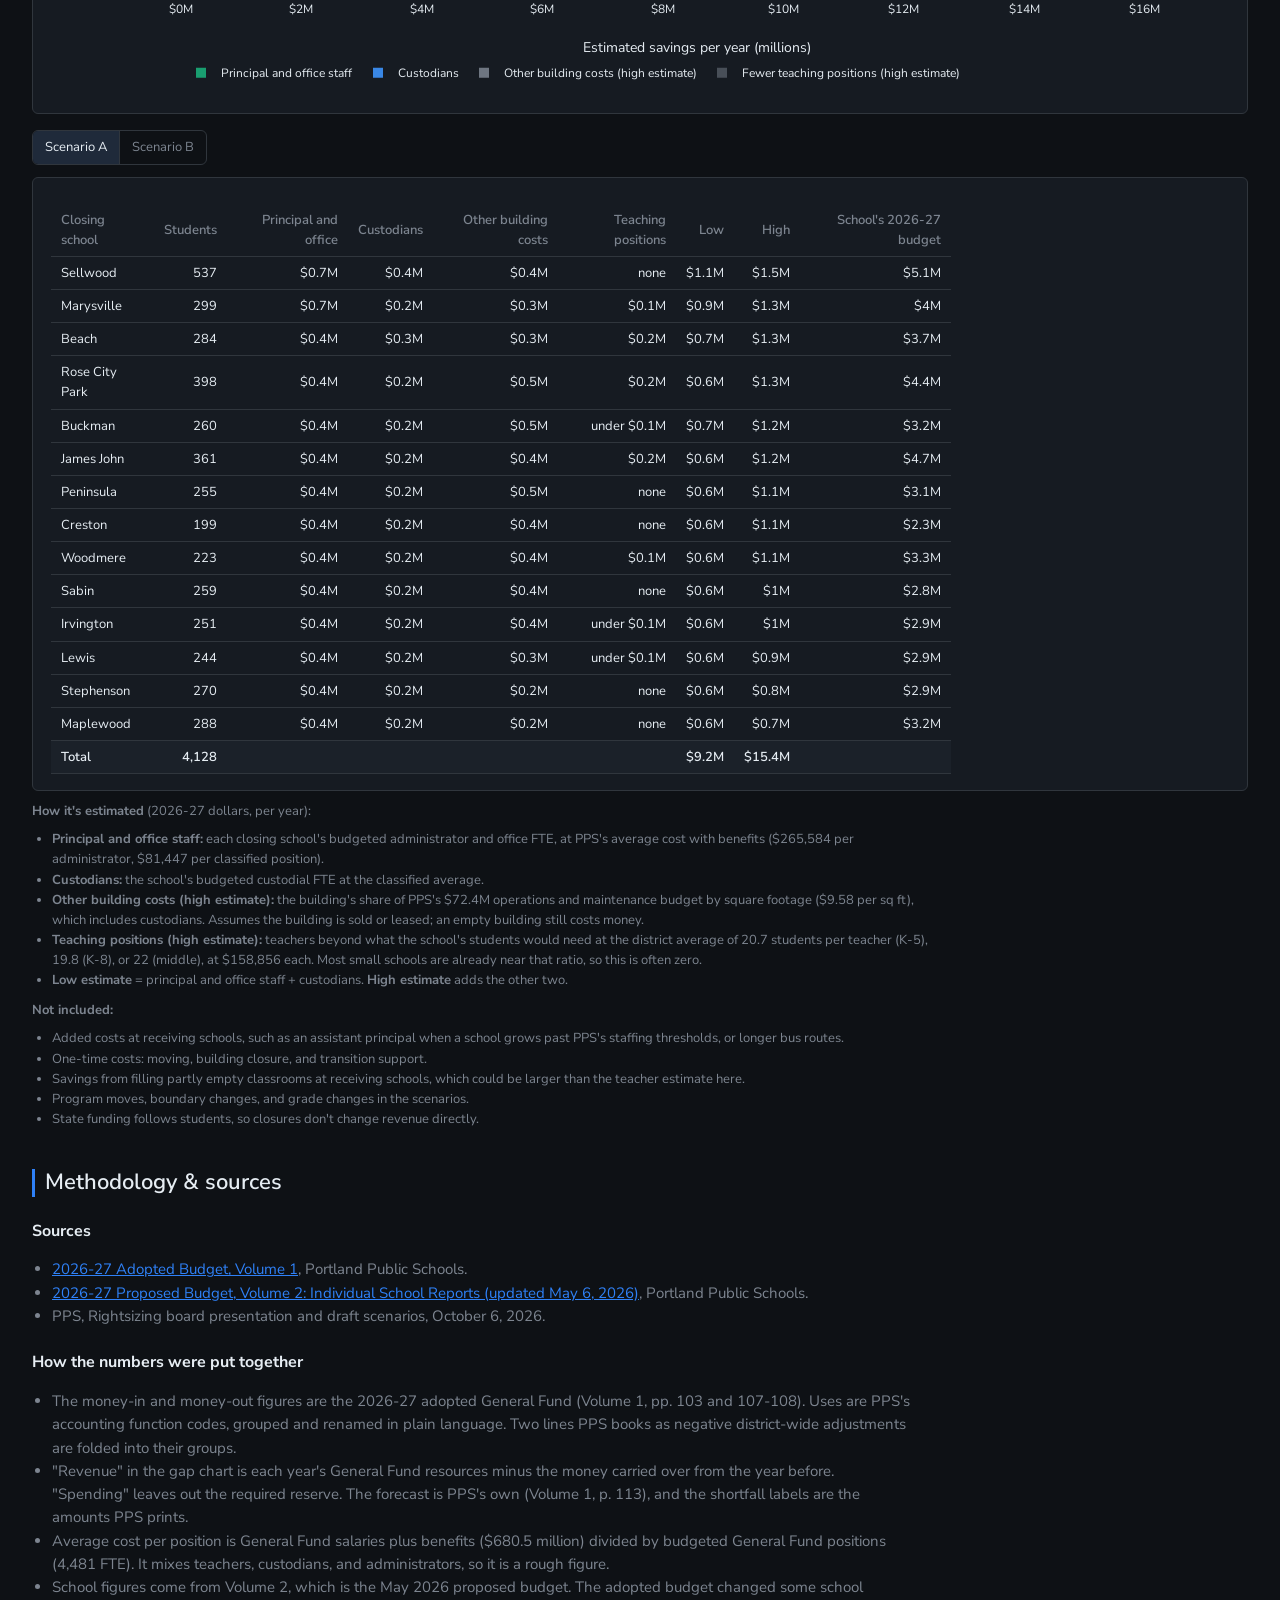
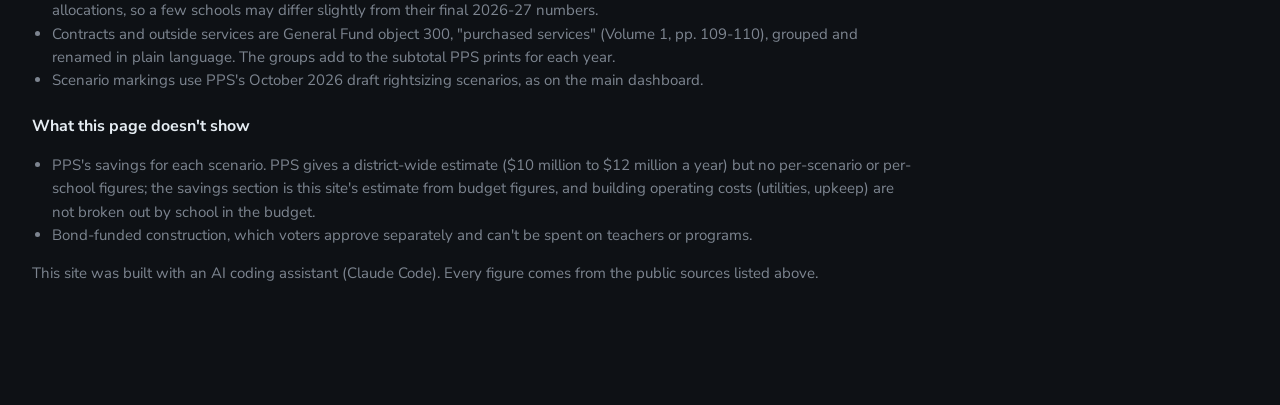
==== commit 068396be: "Horizontal bar charts: gap between category labels and bars, site-wide" ====
--- a/web/budget.html
+++ b/web/budget.html
@@ -14,6 +14,7 @@
   href="https://fonts.googleapis.com/css2?family=Nunito+Sans:ital,wght@0,400;0,600;0,700;1,400&display=swap">
 <link rel="stylesheet" href="nav.css">
 <script src="https://cdn.plot.ly/plotly-2.35.2.min.js"></script>
+<script src="plotly-defaults.js"></script>
 
 <style>
   :root {
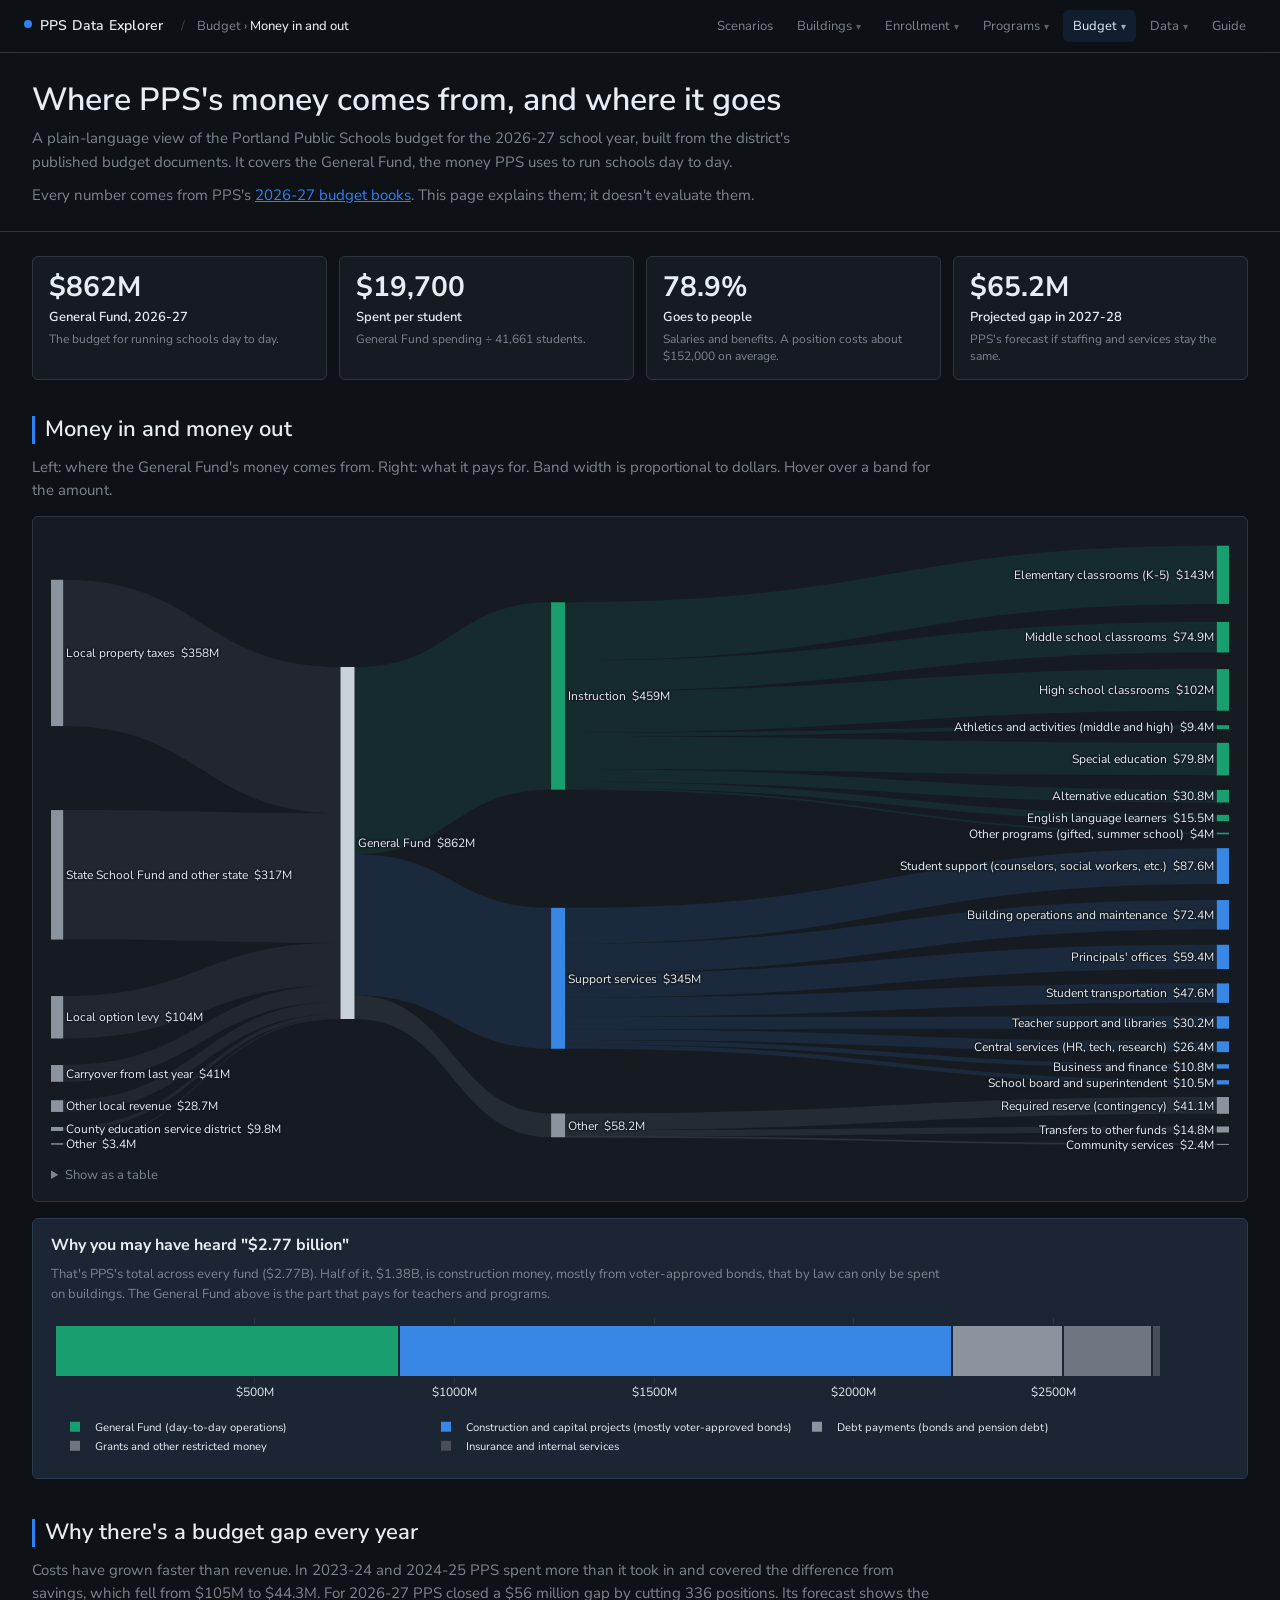
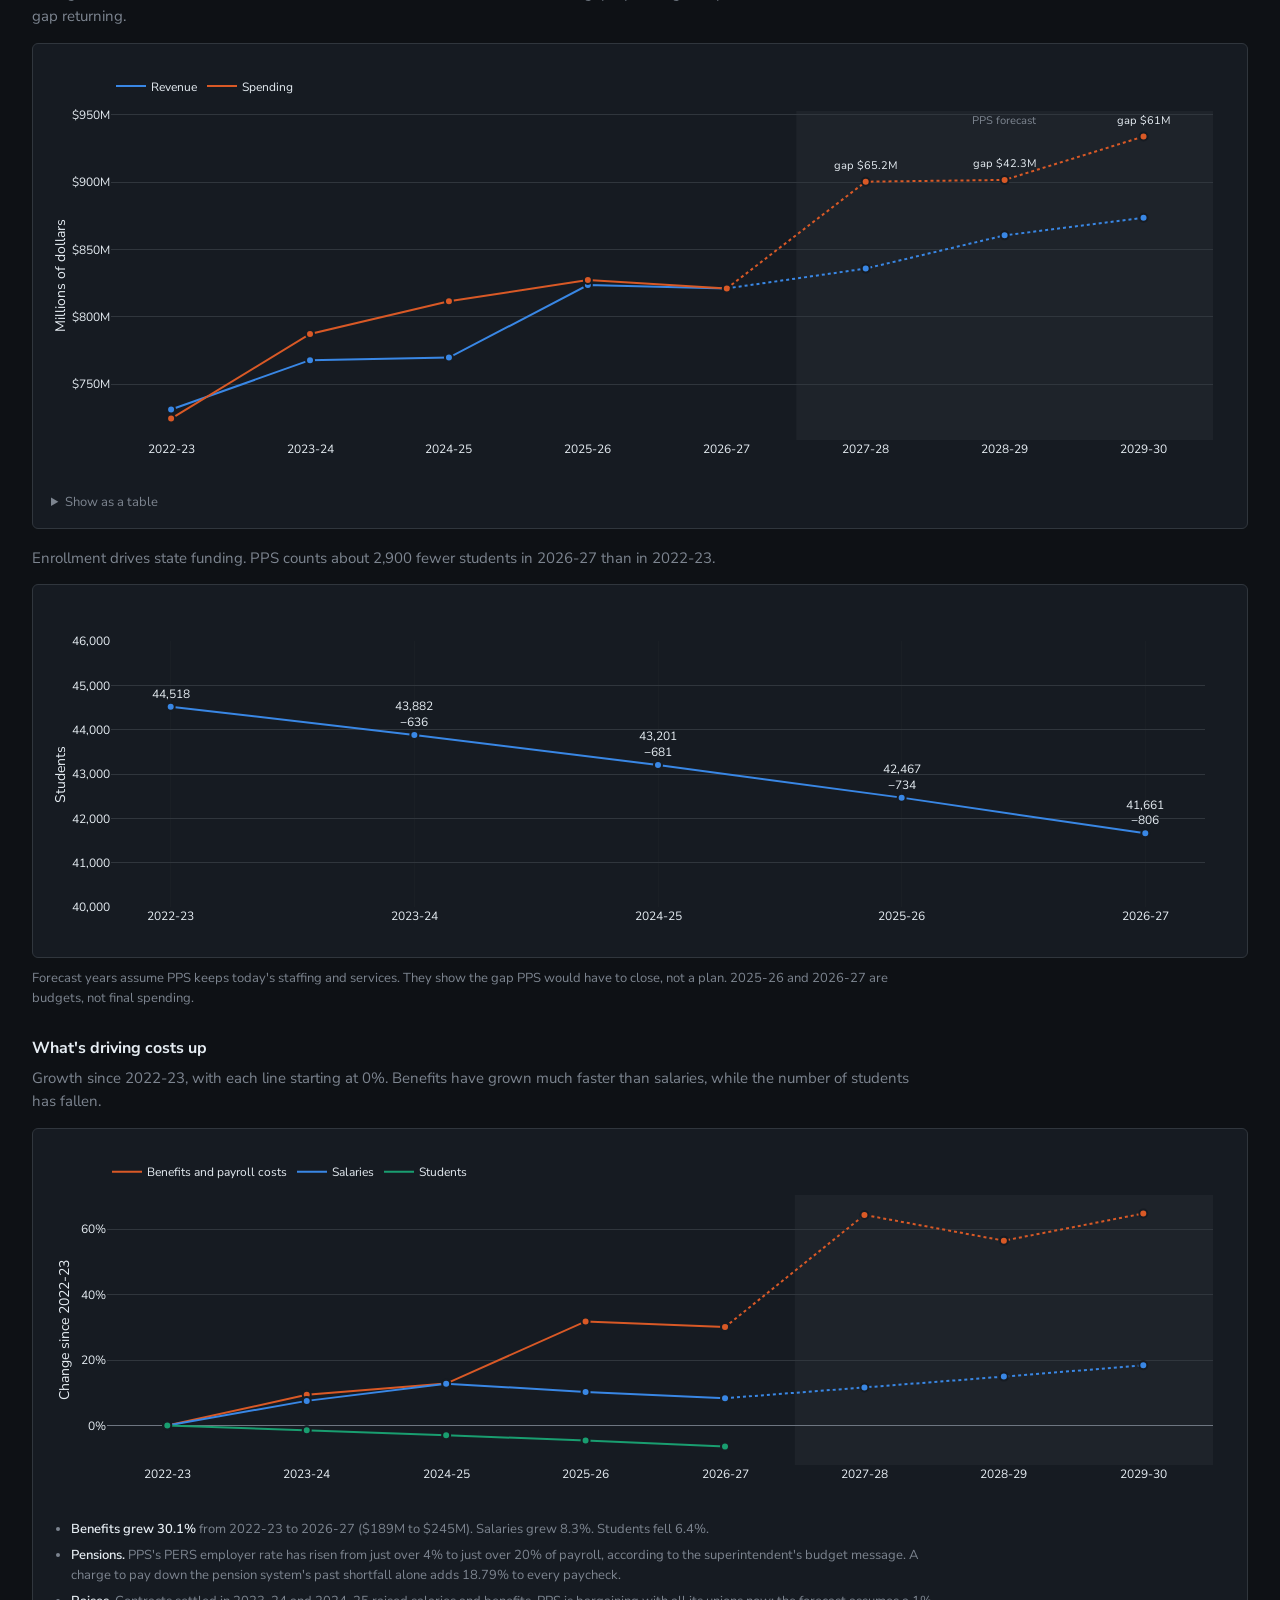
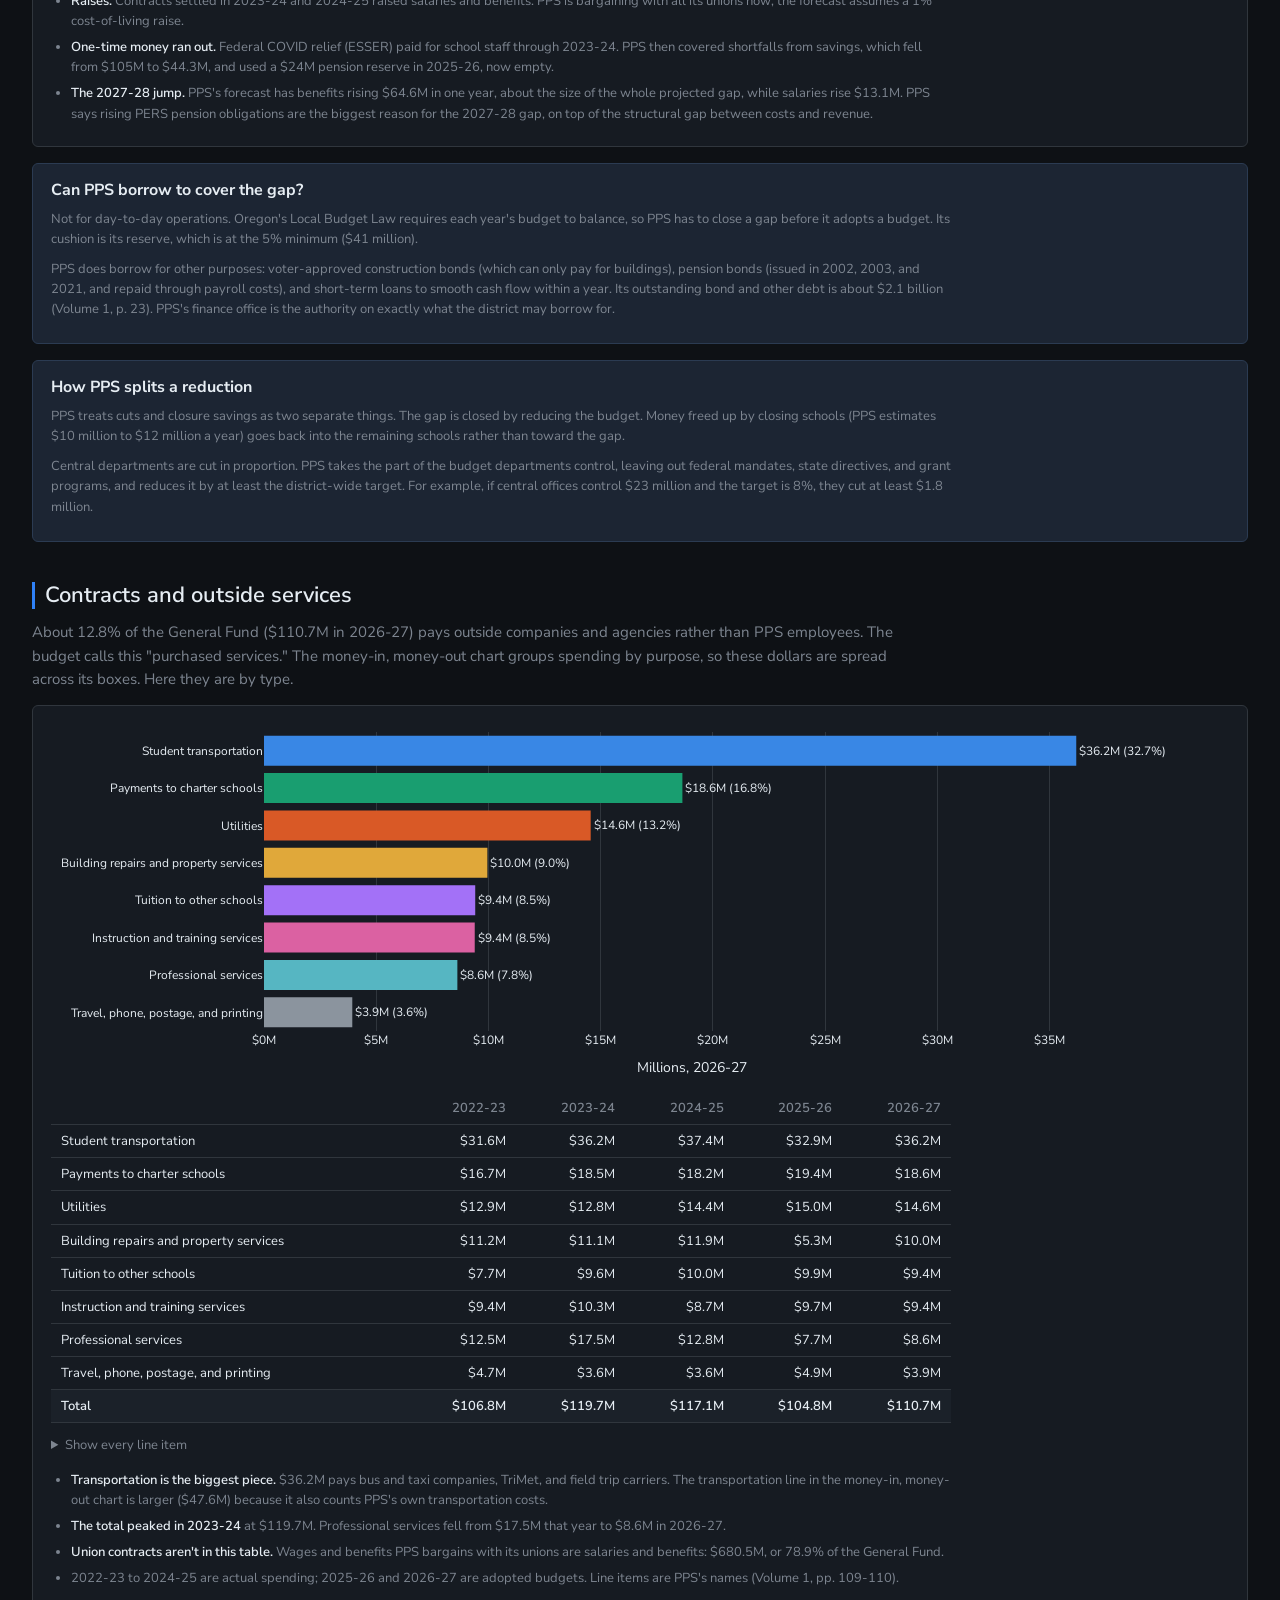
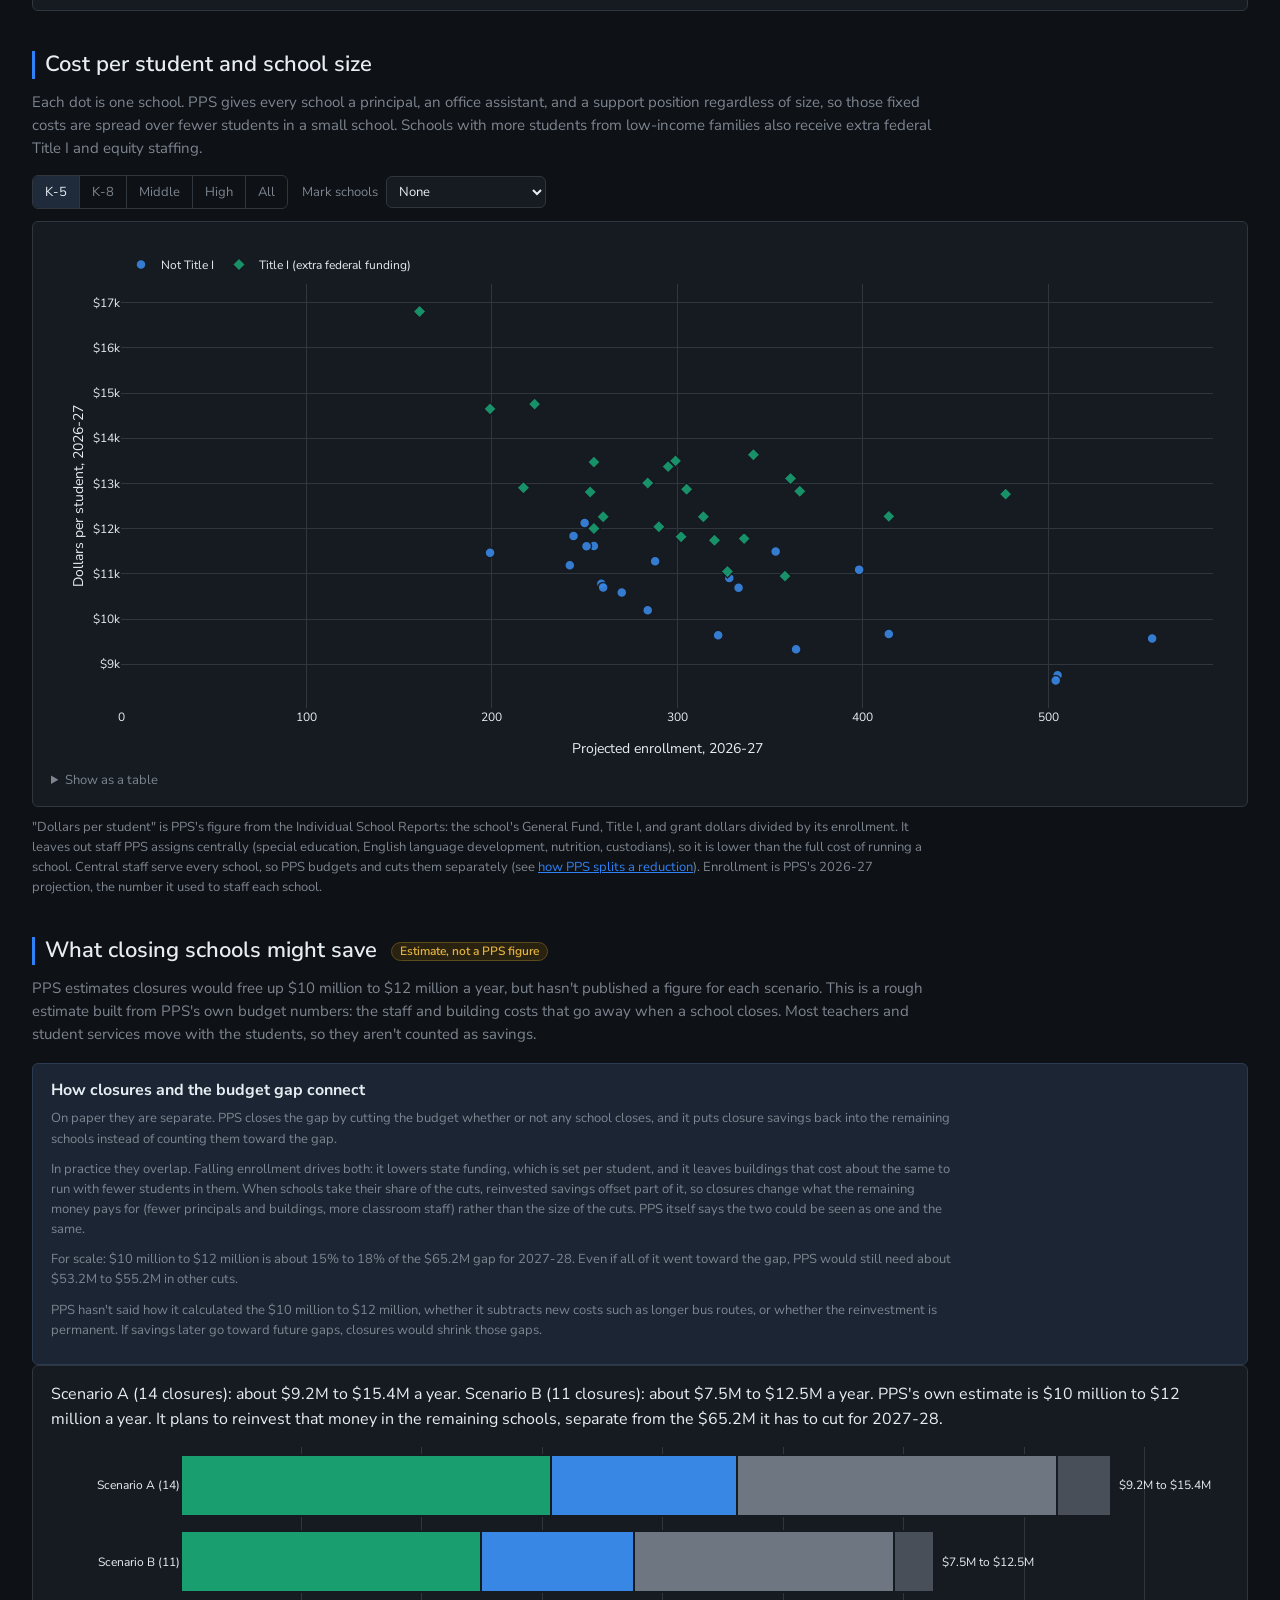
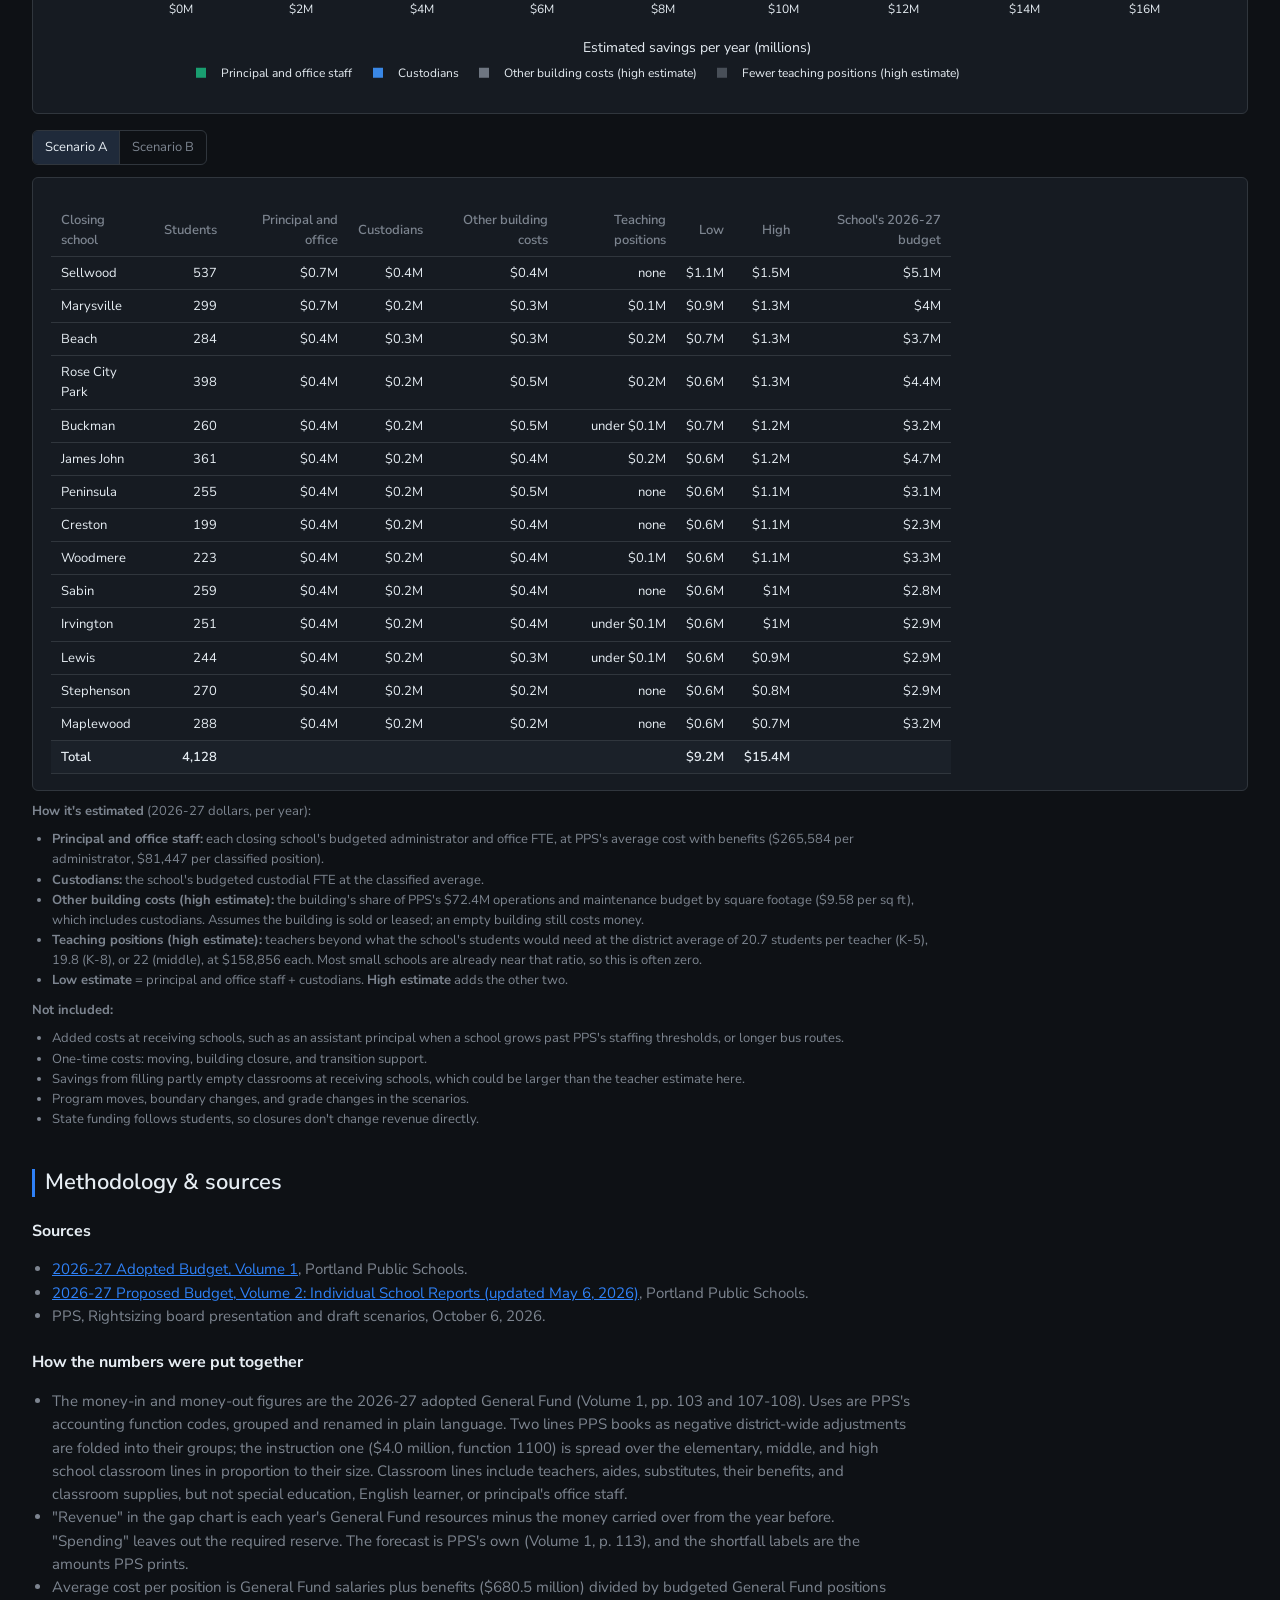
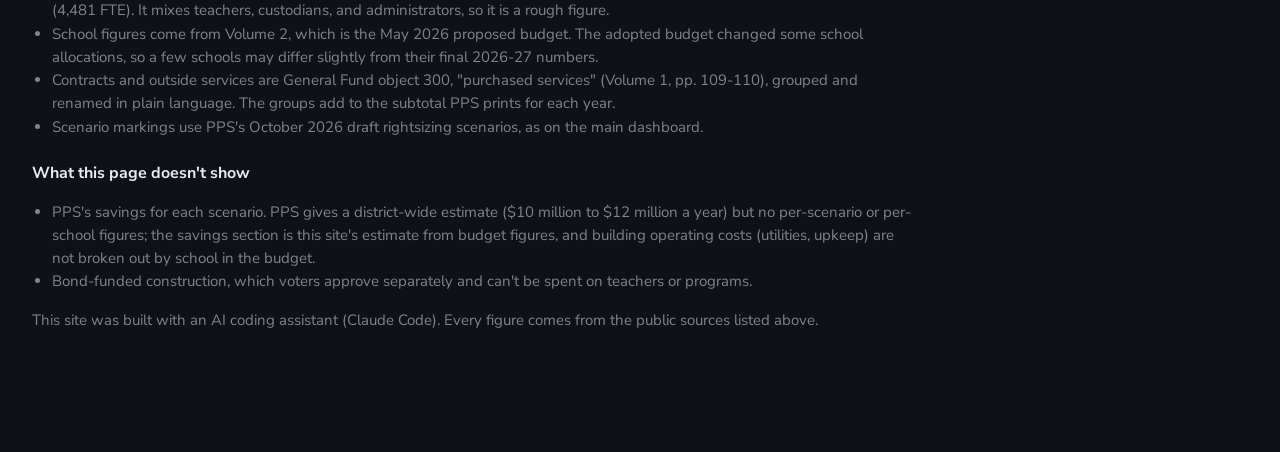
==== commit 0cd22002: "Budget: split classroom teaching into elementary, middle, high, and athletics, with FTE in hover" ====
--- a/web/budget.html
+++ b/web/budget.html
@@ -370,7 +370,11 @@
       <li>The money-in and money-out figures are the 2026-27 adopted General Fund
         (Volume 1, pp. 103 and 107-108). Uses are PPS's accounting function codes,
         grouped and renamed in plain language. Two lines PPS books as negative
-        district-wide adjustments are folded into their groups.</li>
+        district-wide adjustments are folded into their groups; the instruction one
+        ($4.0 million, function 1100) is spread over the elementary, middle, and high school
+        classroom lines in proportion to their size. Classroom lines include teachers,
+        aides, substitutes, their benefits, and classroom supplies, but not special
+        education, English learner, or principal's office staff.</li>
       <li>"Revenue" in the gap chart is each year's General Fund resources minus the
         money carried over from the year before. "Spending" leaves out the required
         reserve. The forecast is PPS's own (Volume 1, p. 113), and the shortfall
@@ -483,7 +487,8 @@
     grp.children.forEach(ch => {
       const ci = addNode(ch.label, c, ch.amount, 3);
       links.source.push(gi); links.target.push(ci); links.value.push(ch.amount);
-      links.color.push(alpha(c, 0.35)); links.customdata.push(`${ch.label}: ${fmtM(ch.amount)} (${pct(ch.amount, total)} of the General Fund)`);
+      links.color.push(alpha(c, 0.35)); links.customdata.push(`${ch.label}: ${fmtM(ch.amount)} (${pct(ch.amount, total)} of the General Fund)` +
+        (ch.fte ? `<br>${Math.round(ch.fte).toLocaleString()} budgeted positions (FTE)` : ""));
     });
   });
   function drawFlow() {
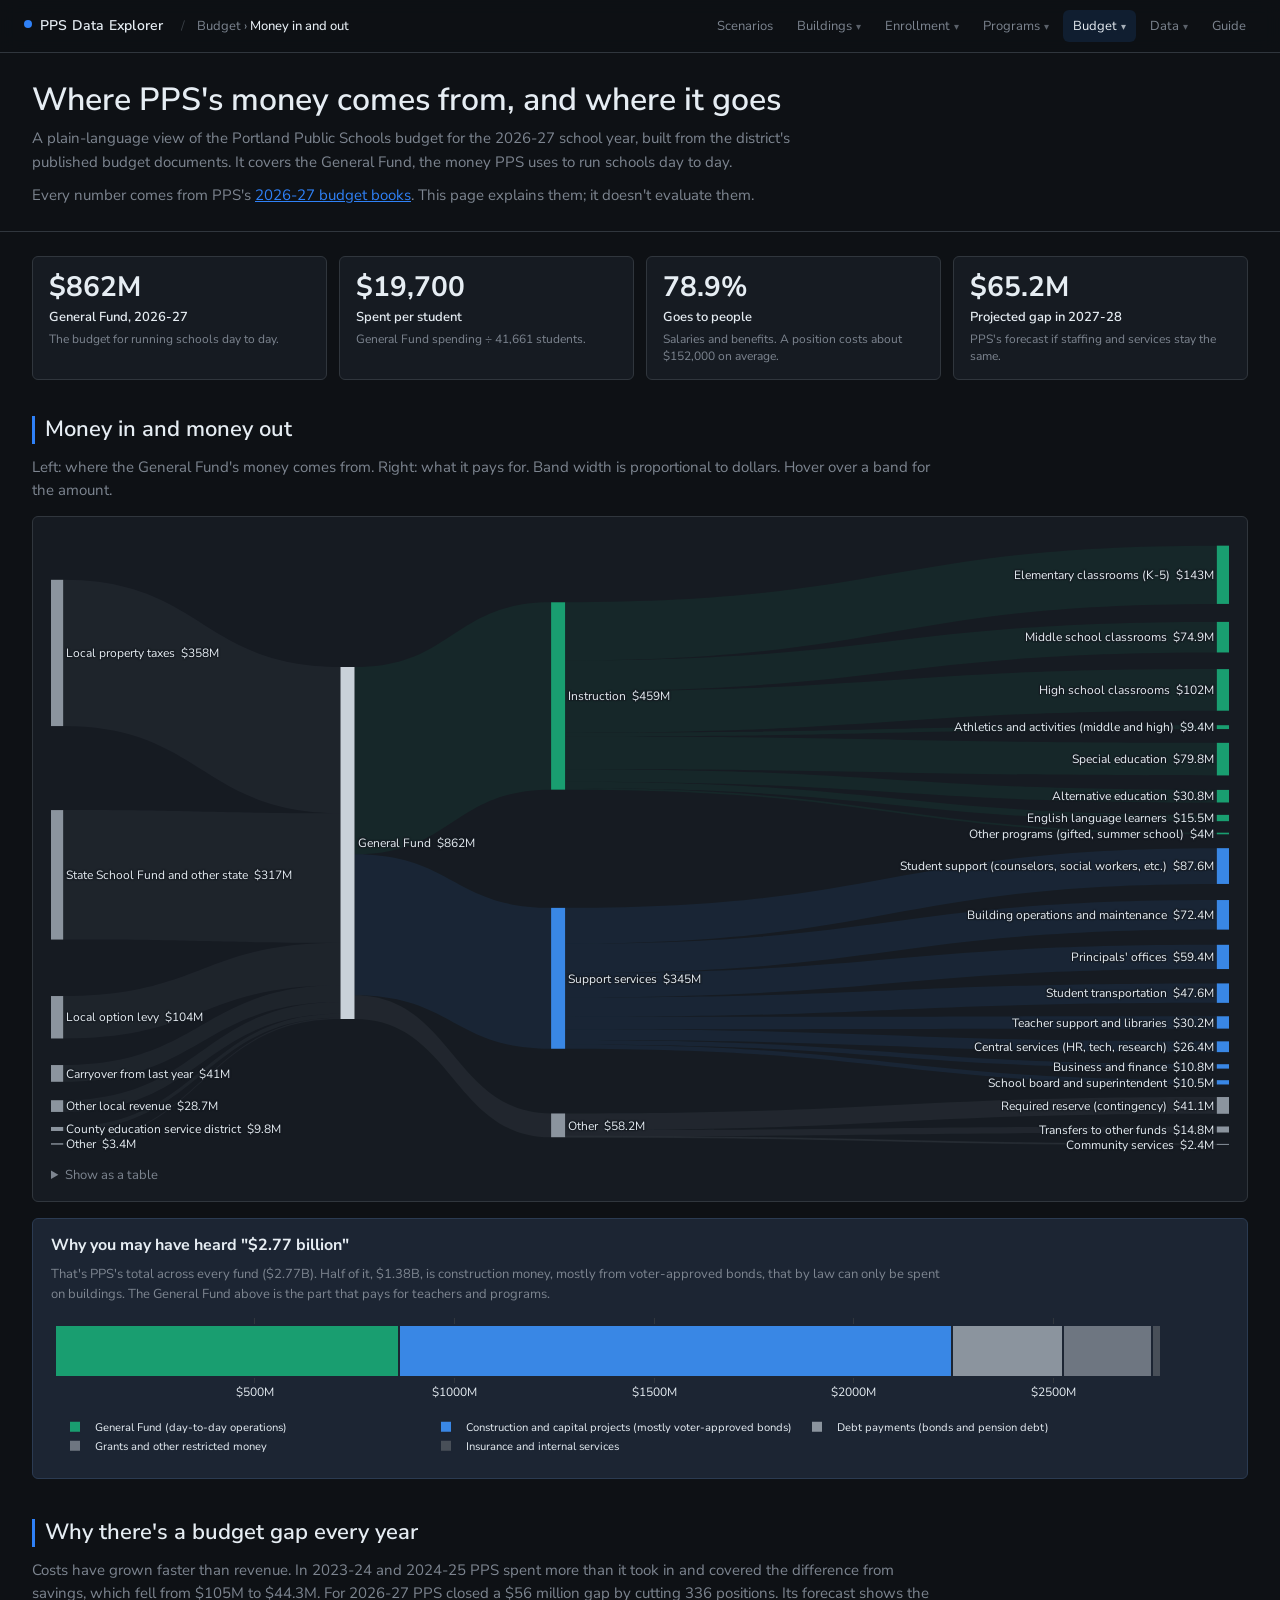
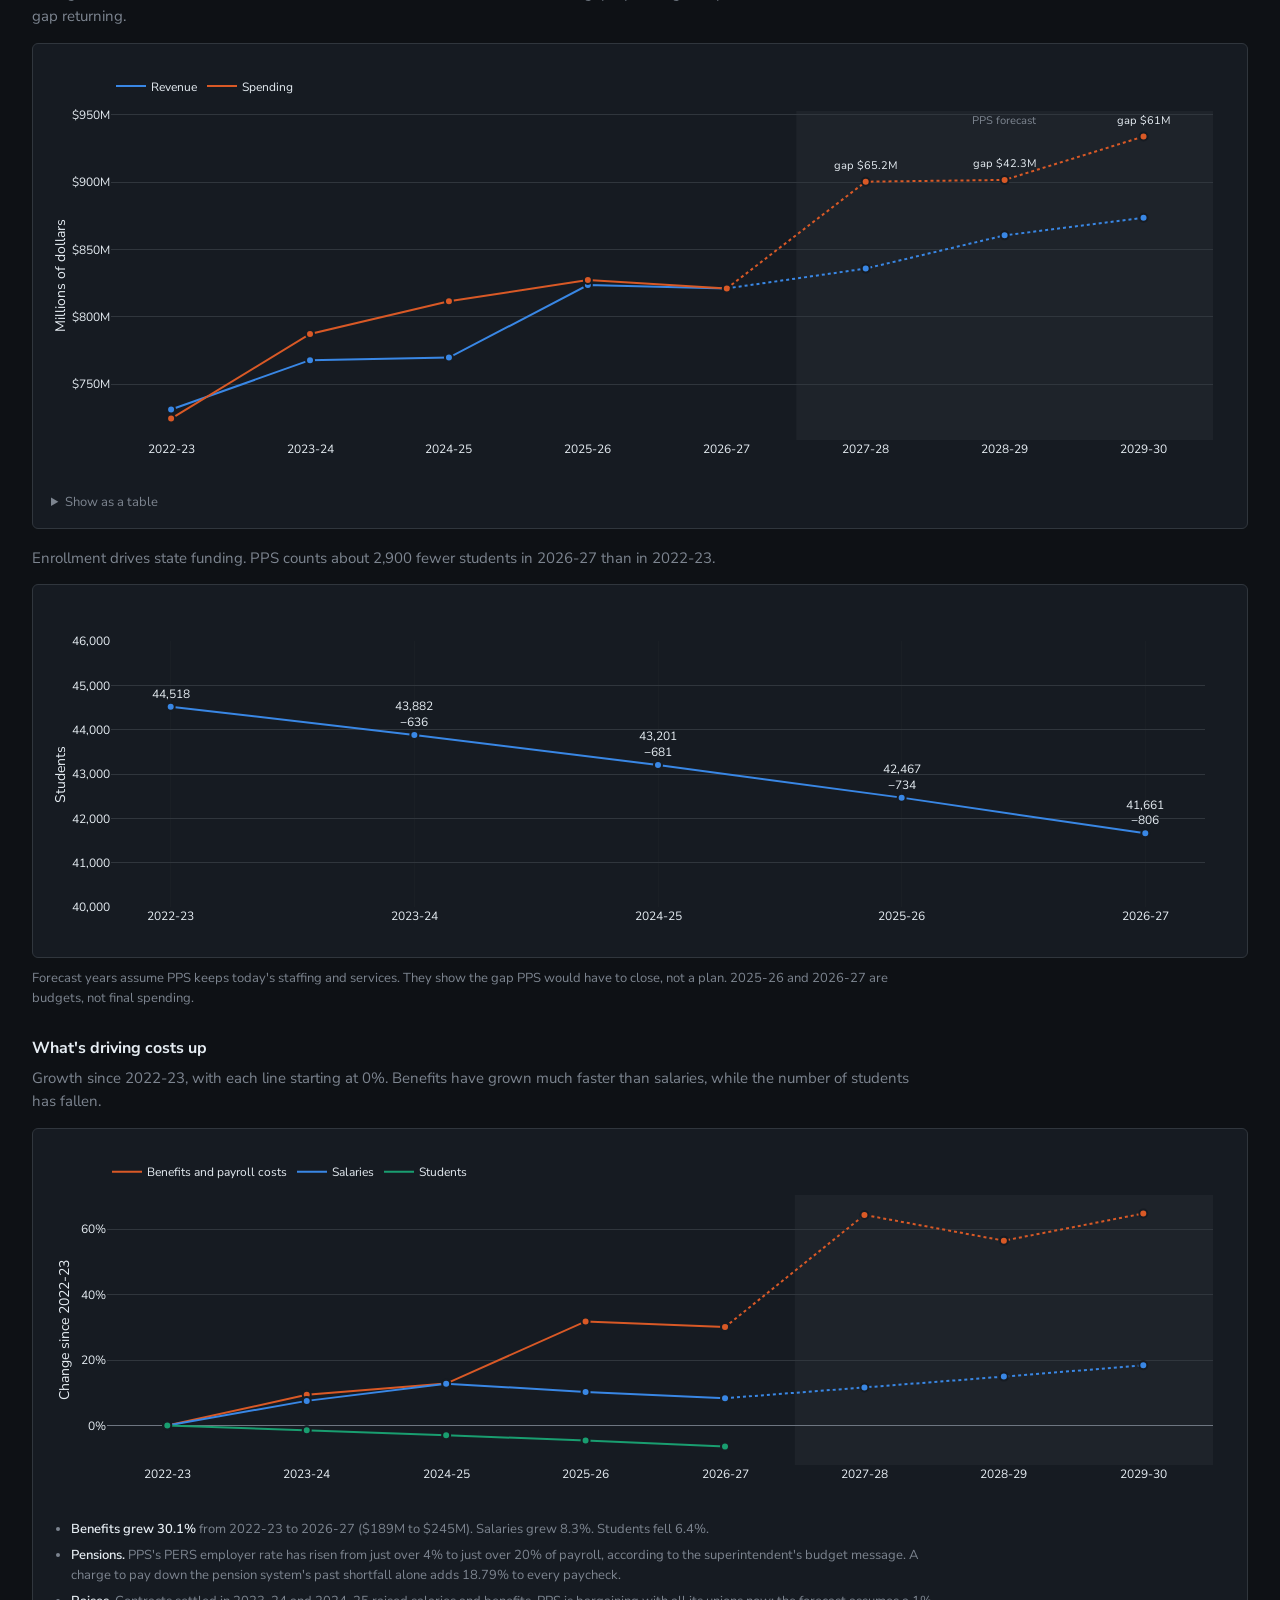
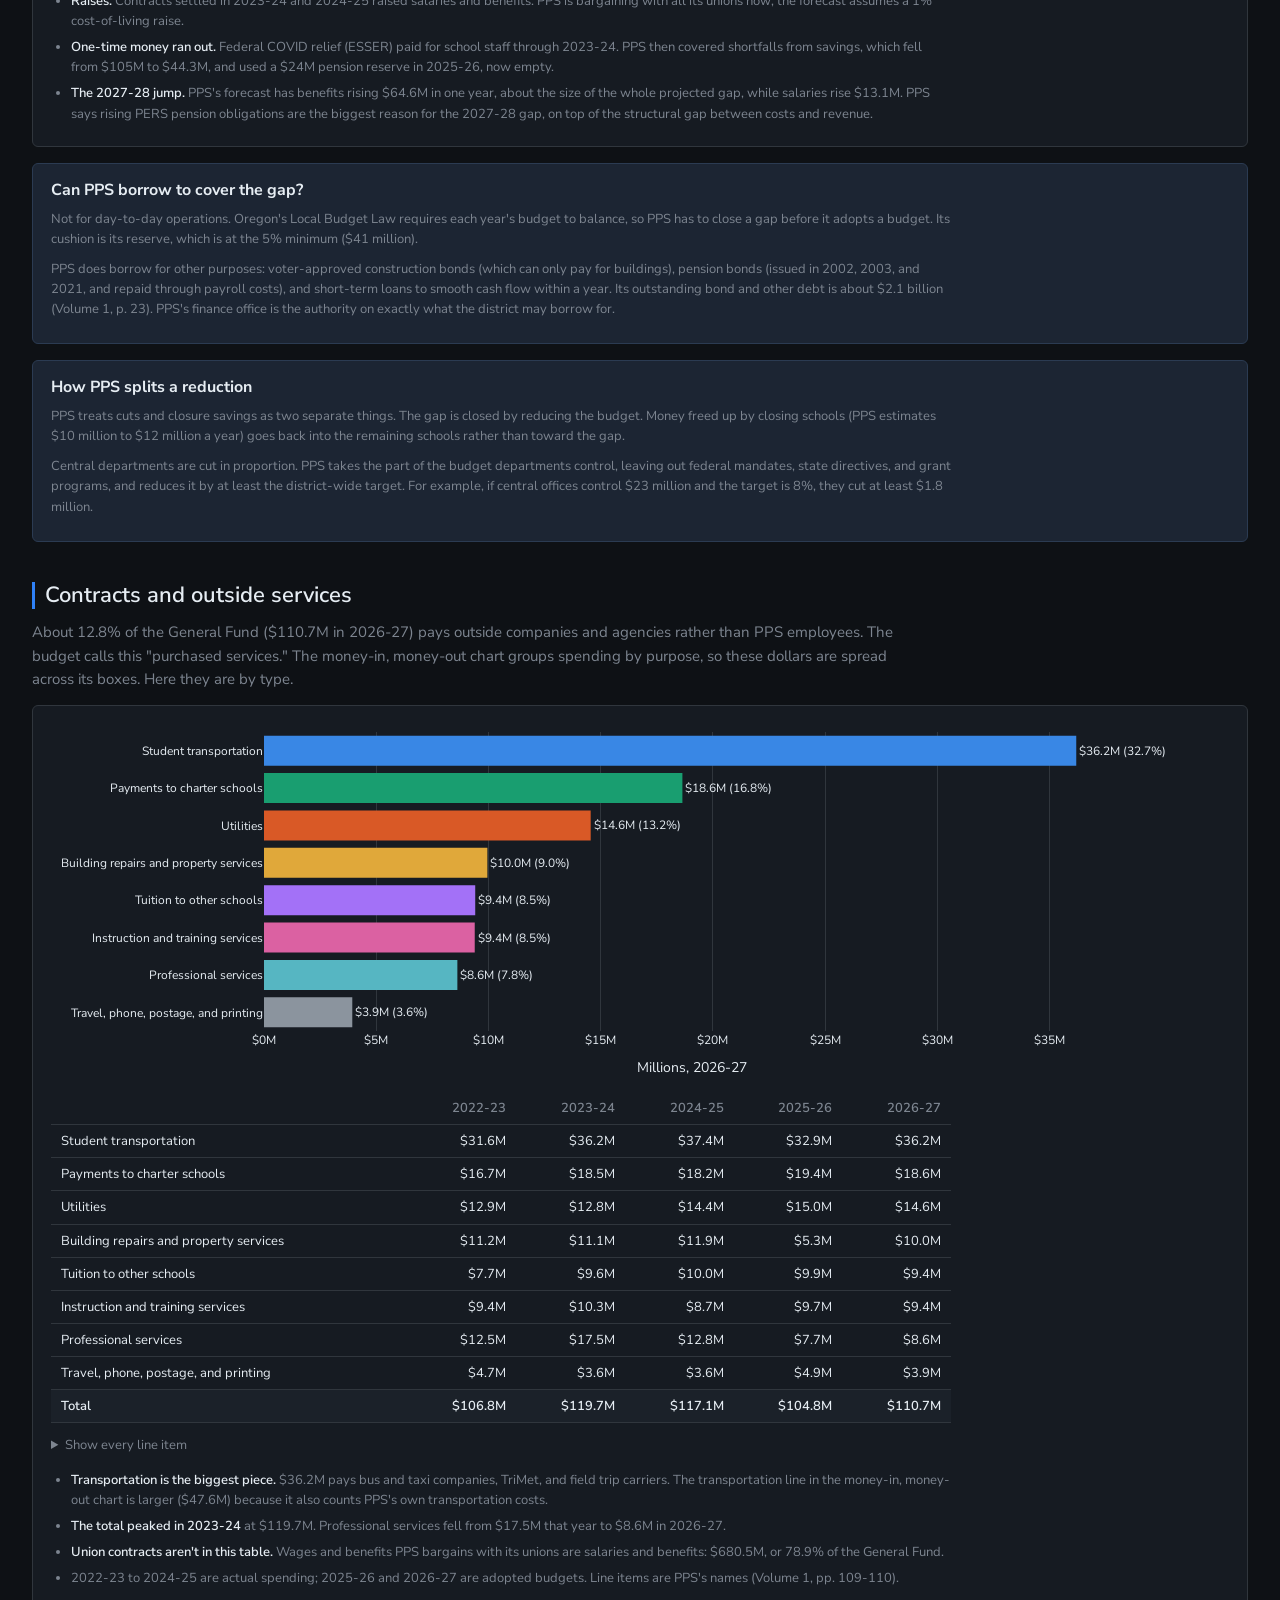
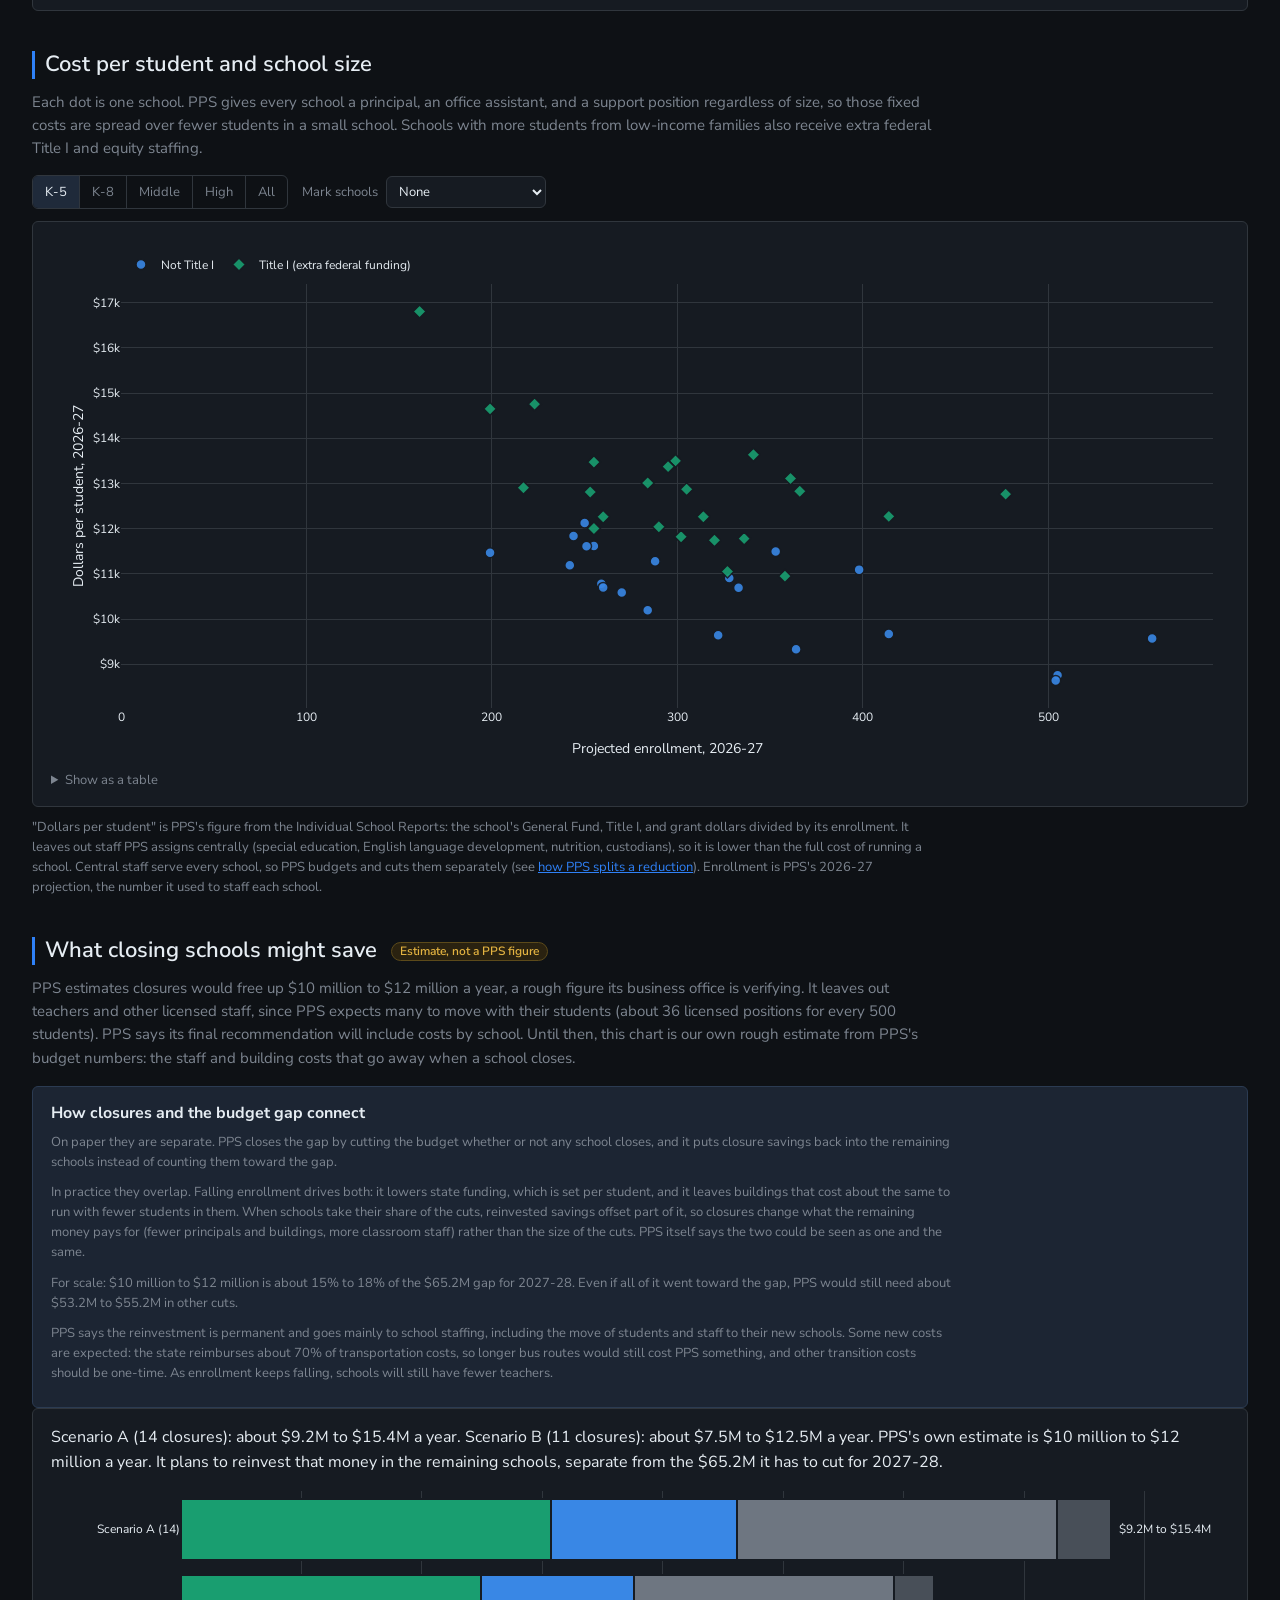
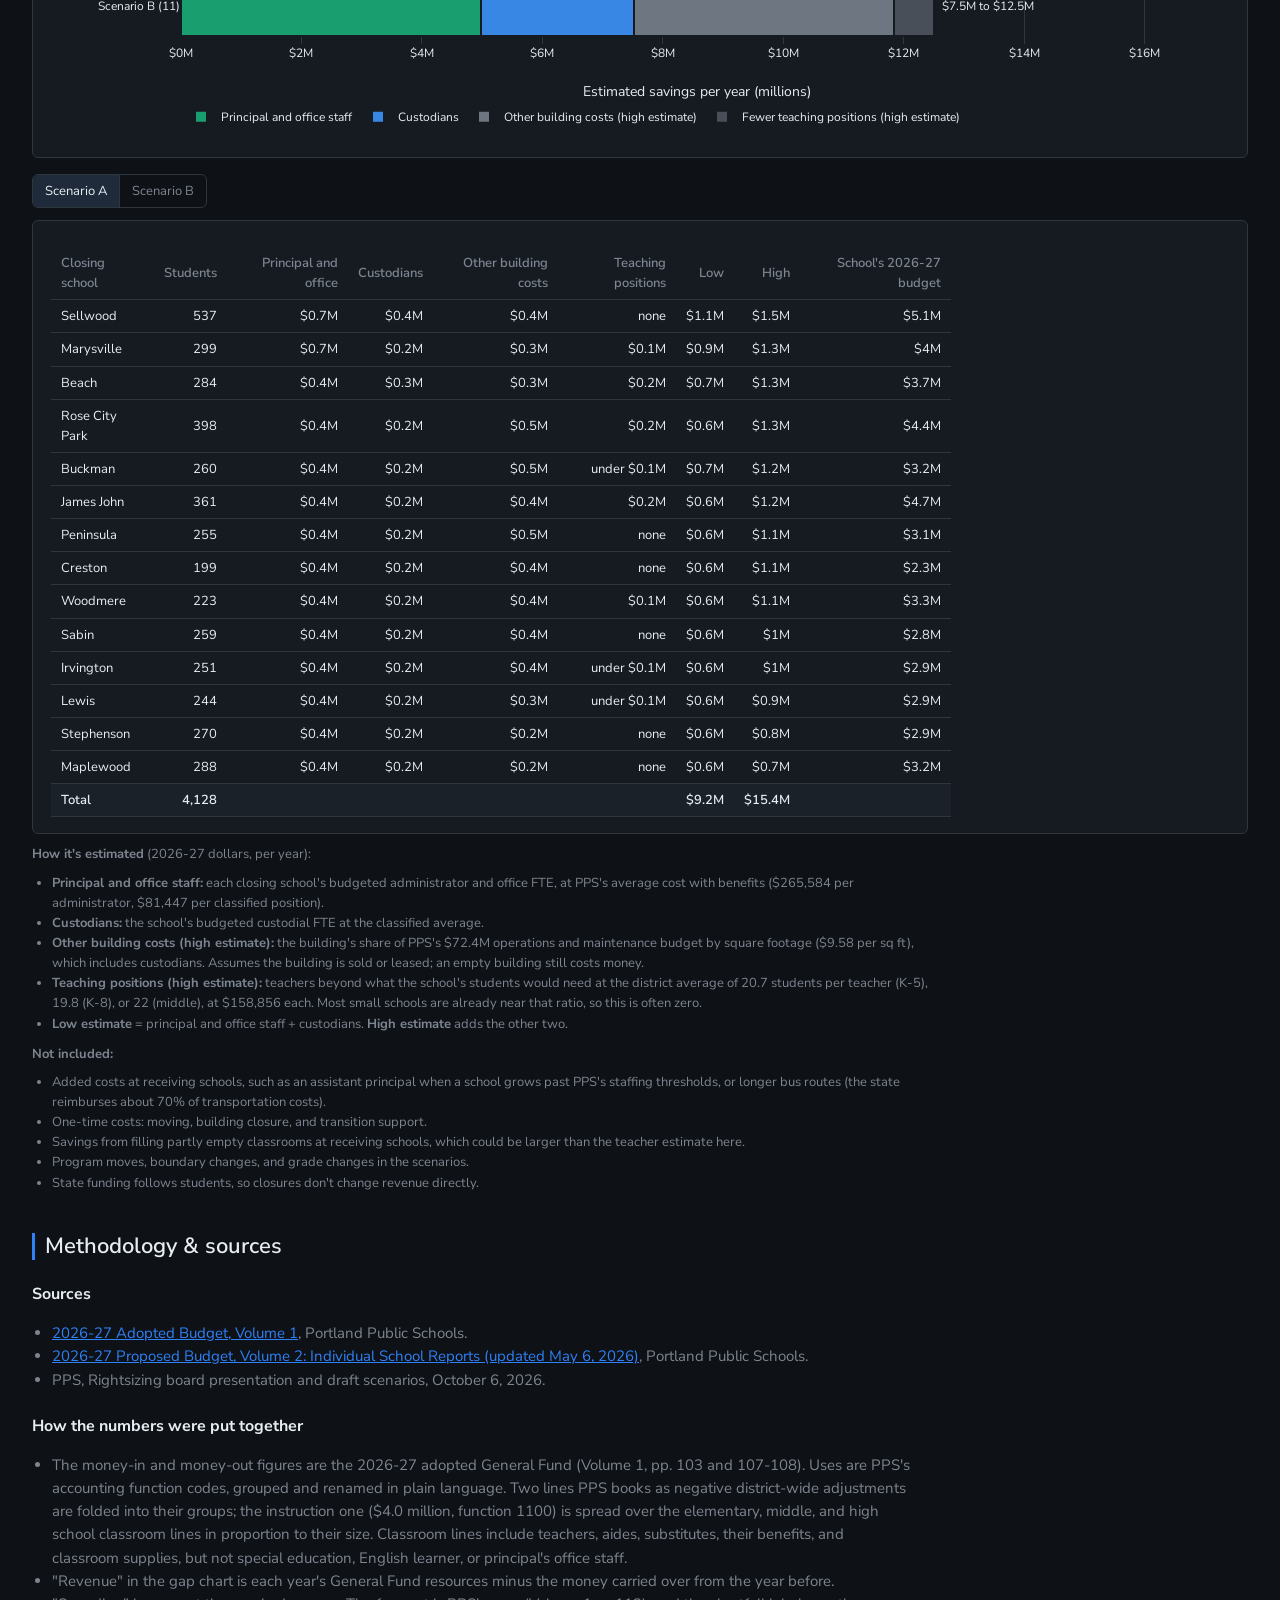
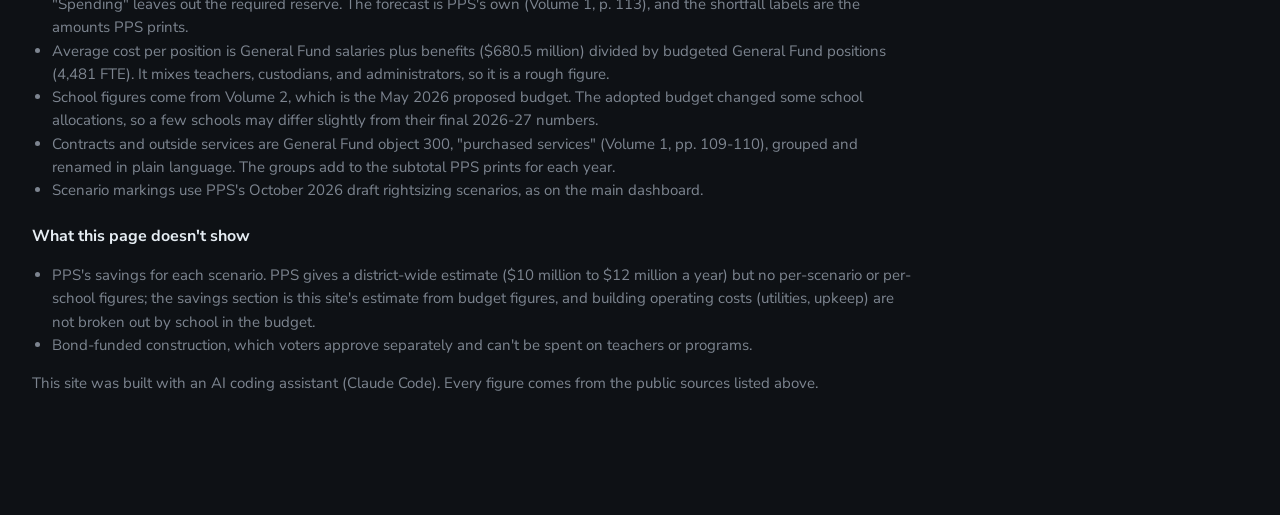
==== commit eb96bc48: "Budget and guide: superintendent's answers on closure savings (licensed staff excluded, permanent re" ====
--- a/web/budget.html
+++ b/web/budget.html
@@ -305,11 +305,12 @@
   <section id="section-savings">
     <h2>What closing schools might save <span class="estimate-badge">Estimate, not a PPS figure</span></h2>
     <p class="note">
-      PPS estimates closures would free up $10 million to $12 million a year, but
-      hasn't published a figure for each scenario. This is a rough estimate built
-      from PPS's own budget numbers: the staff and building costs
-      that go away when a school closes. Most teachers and student services move
-      with the students, so they aren't counted as savings.
+      PPS estimates closures would free up $10 million to $12 million a year, a rough
+      figure its business office is verifying. It leaves out teachers and other licensed
+      staff, since PPS expects many to move with their students (about 36 licensed
+      positions for every 500 students). PPS says its final recommendation will include
+      costs by school. Until then, this chart is our own rough estimate from PPS's budget
+      numbers: the staff and building costs that go away when a school closes.
     </p>
     <div class="callout" id="savings-and-gap">
       <h3>How closures and the budget gap connect</h3>
@@ -328,10 +329,11 @@
       </p>
       <p id="savings-scale"></p>
       <p>
-        PPS hasn't said how it calculated the $10 million to $12 million, whether it
-        subtracts new costs such as longer bus routes, or whether the reinvestment is
-        permanent. If savings later go toward future gaps, closures would shrink those
-        gaps.
+        PPS says the reinvestment is permanent and goes mainly to school staffing,
+        including the move of students and staff to their new schools. Some new costs
+        are expected: the state reimburses about 70% of transportation costs, so longer
+        bus routes would still cost PPS something, and other transition costs should be
+        one-time. As enrollment keeps falling, schools will still have fewer teachers.
       </p>
     </div>
     <div class="panel panel-pad">
@@ -352,7 +354,7 @@
     <p class="caveat"><b>Not included:</b></p>
     <ul class="caveats">
       <li>Added costs at receiving schools, such as an assistant principal when a school
-        grows past PPS's staffing thresholds, or longer bus routes.</li>
+        grows past PPS's staffing thresholds, or longer bus routes (the state reimburses about 70% of transportation costs).</li>
       <li>One-time costs: moving, building closure, and transition support.</li>
       <li>Savings from filling partly empty classrooms at receiving schools, which
         could be larger than the teacher estimate here.</li>
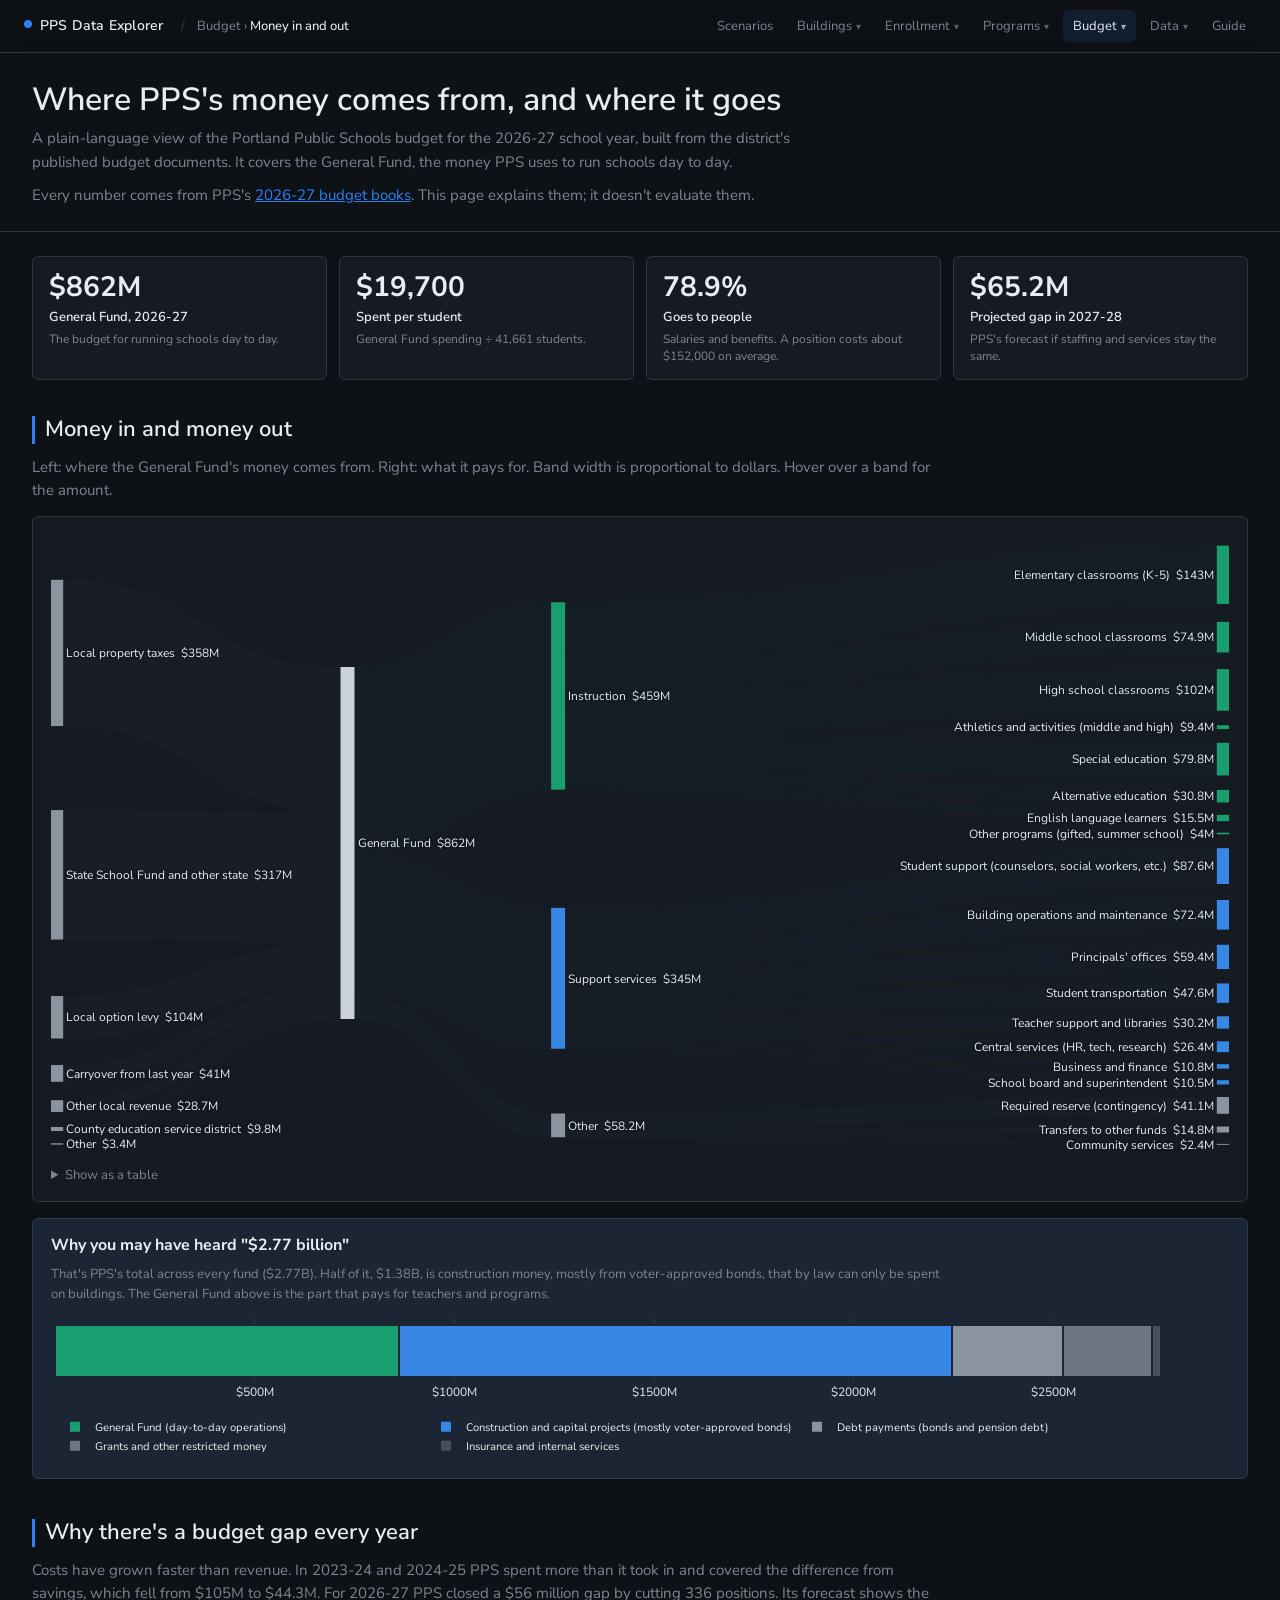
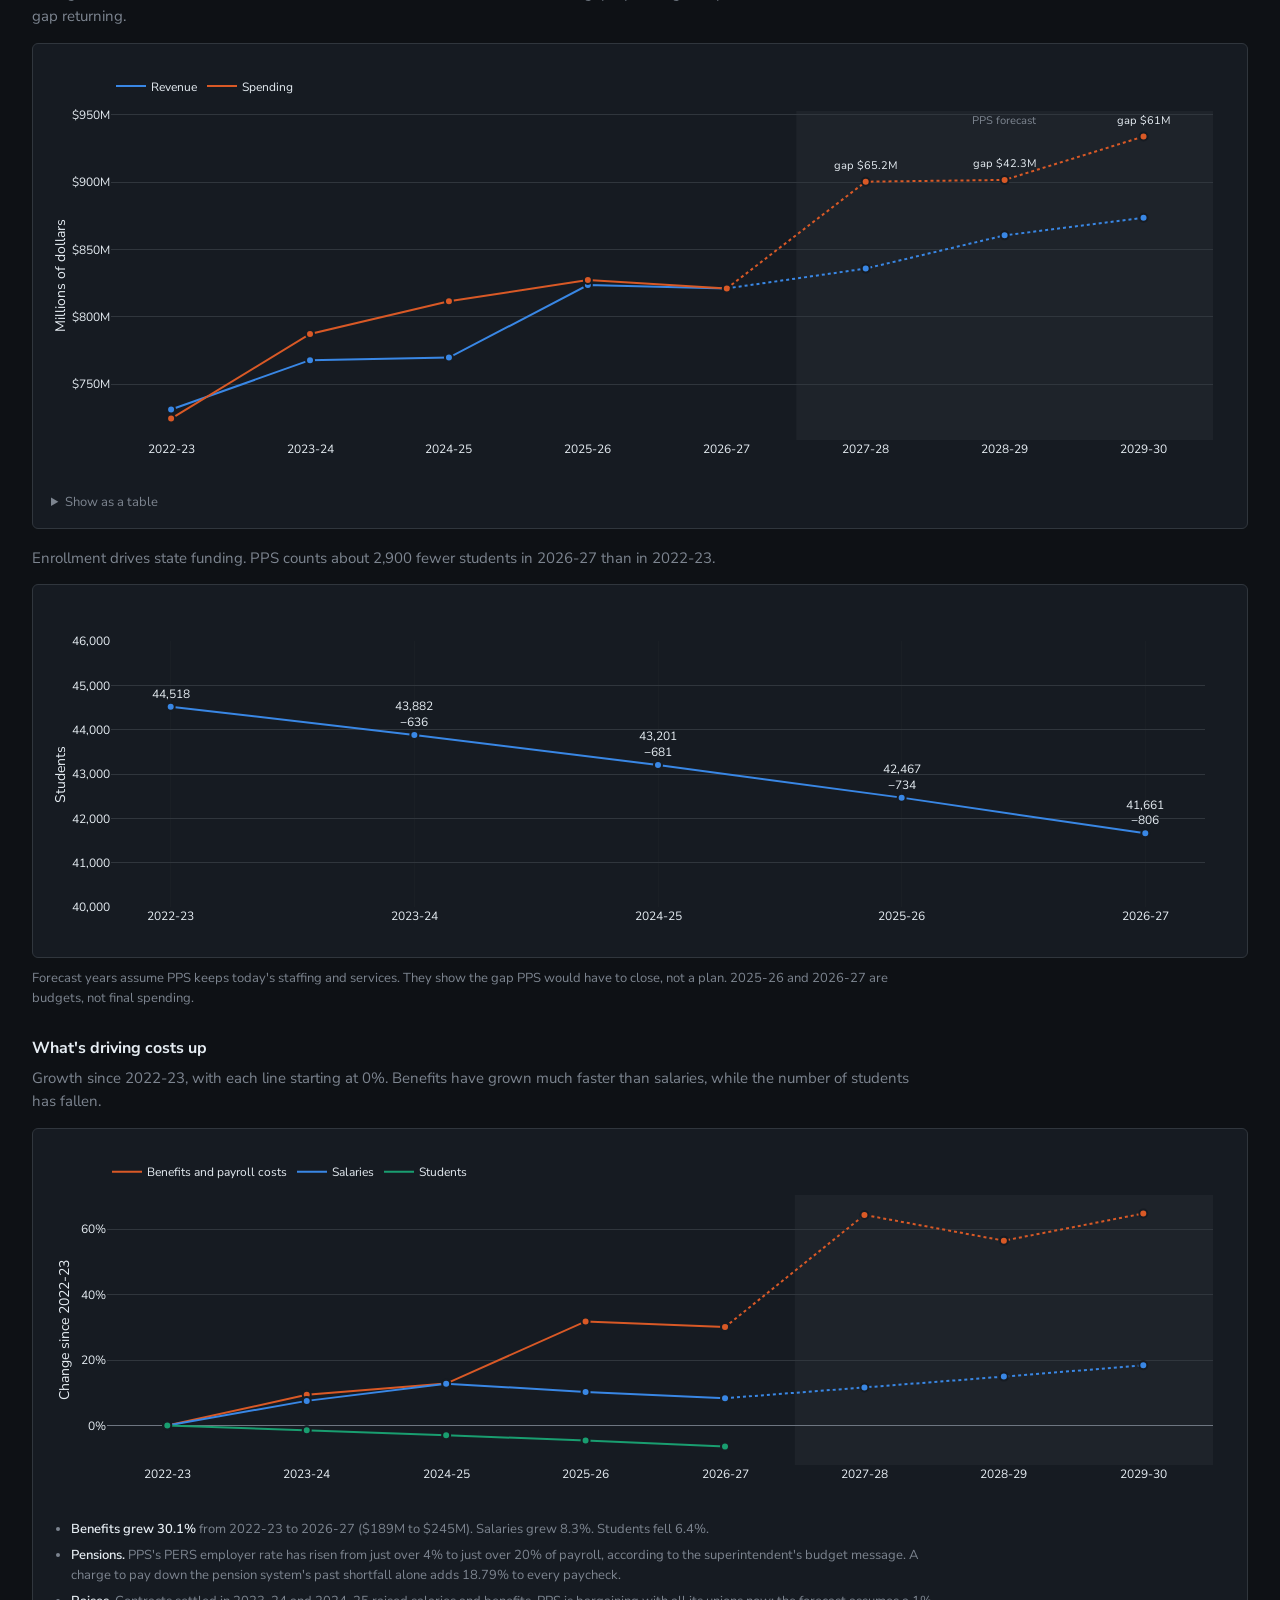
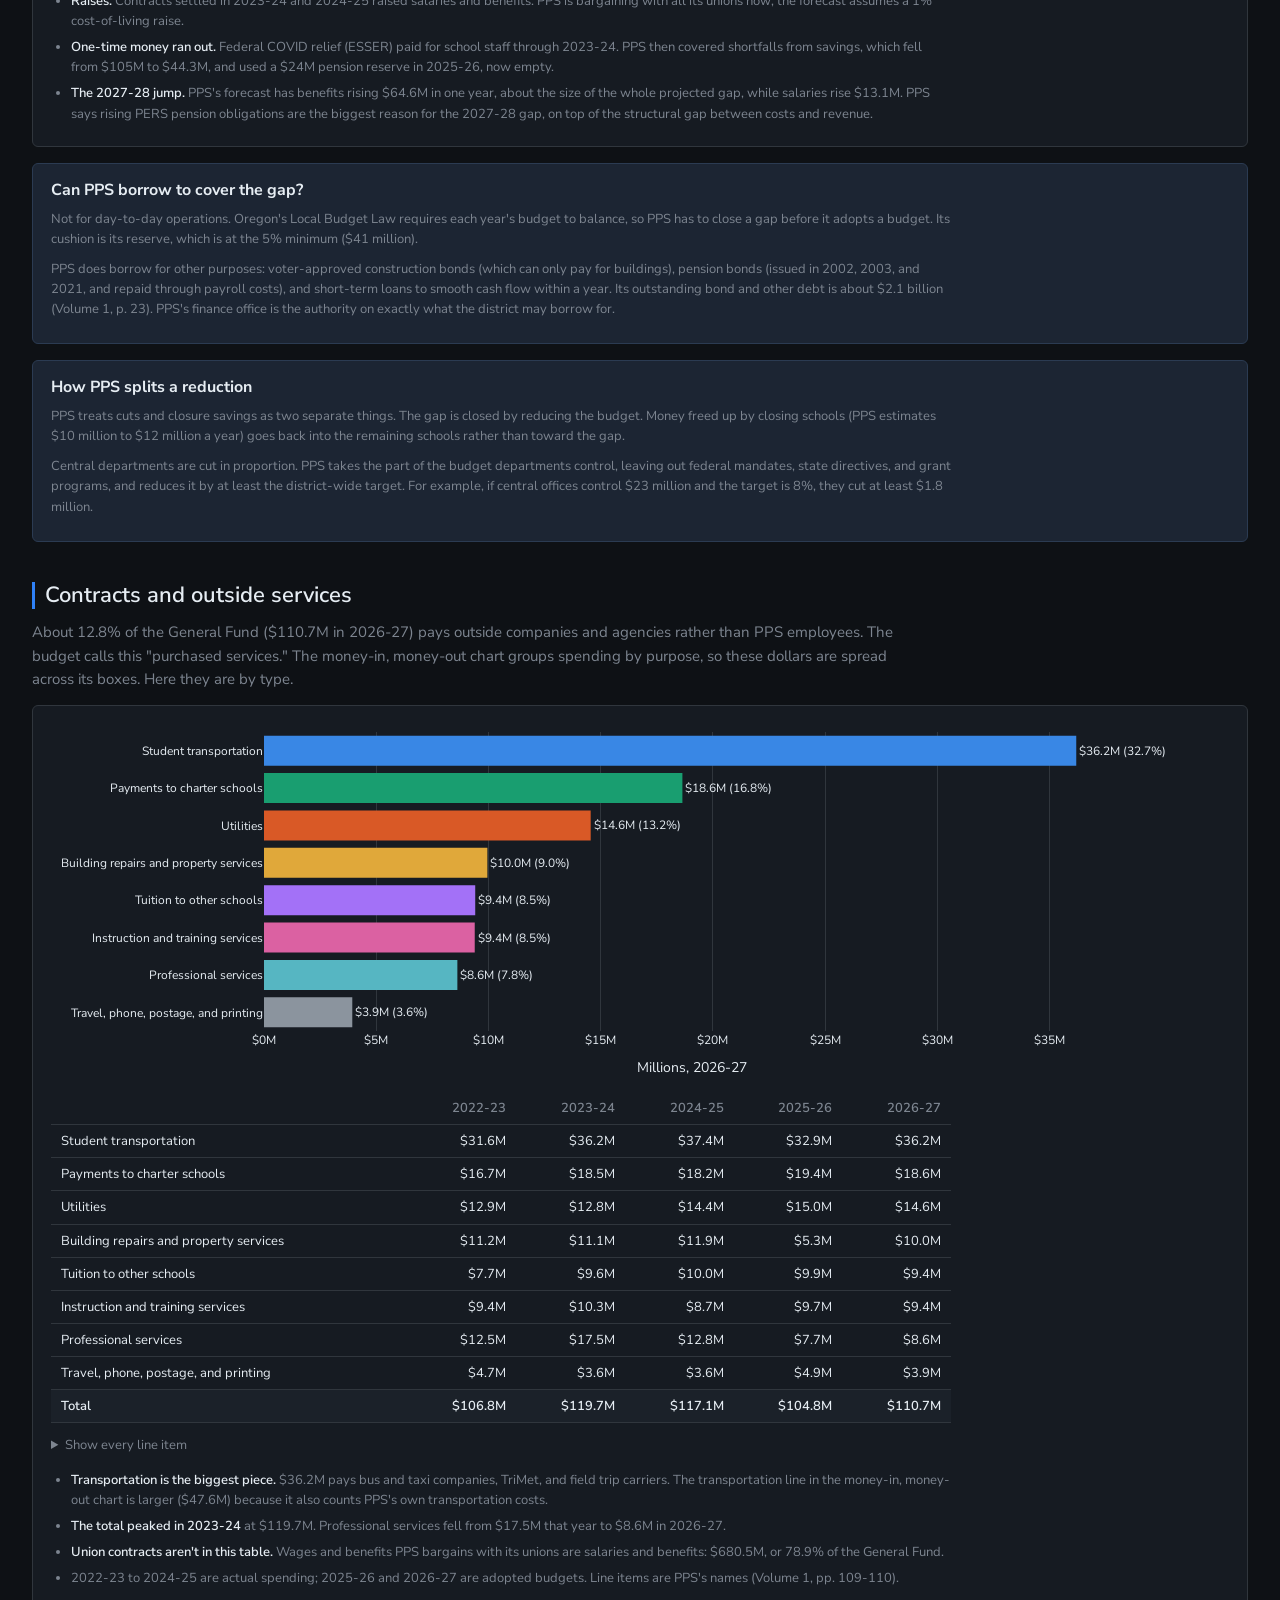
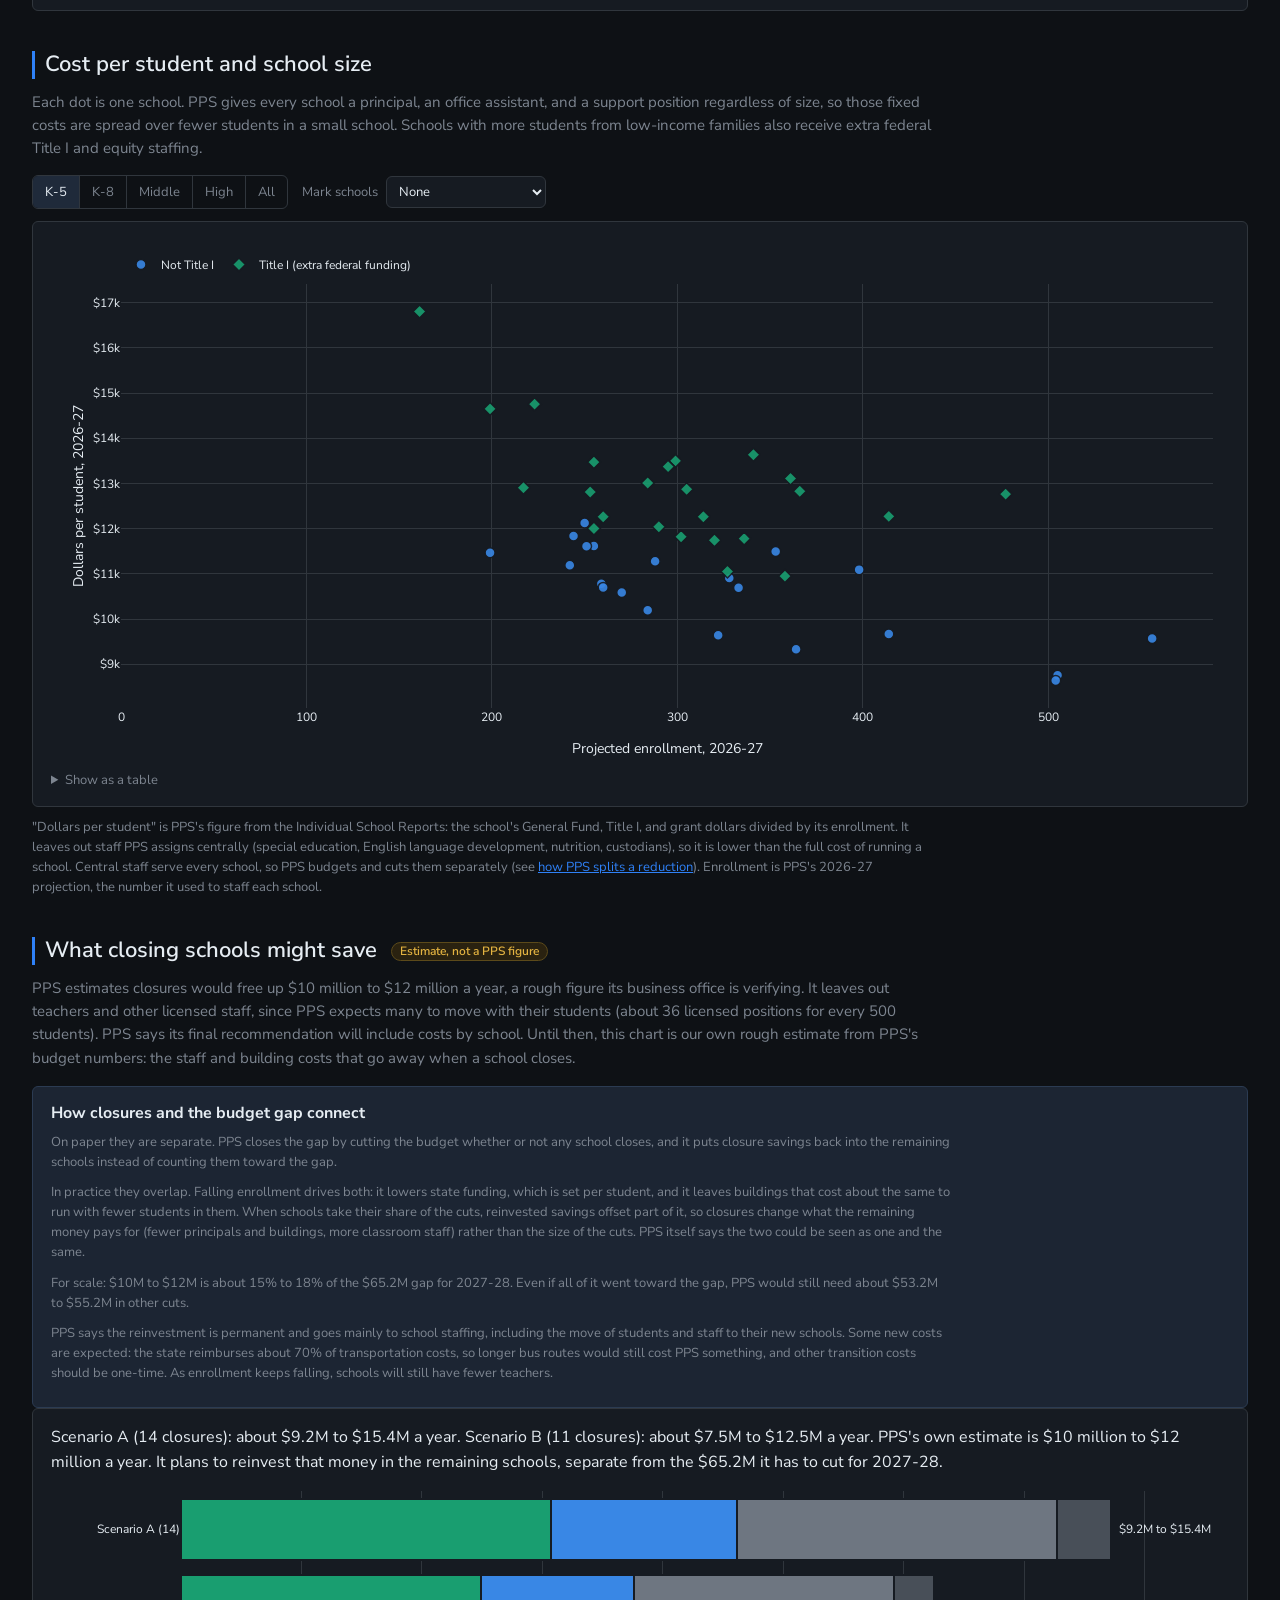
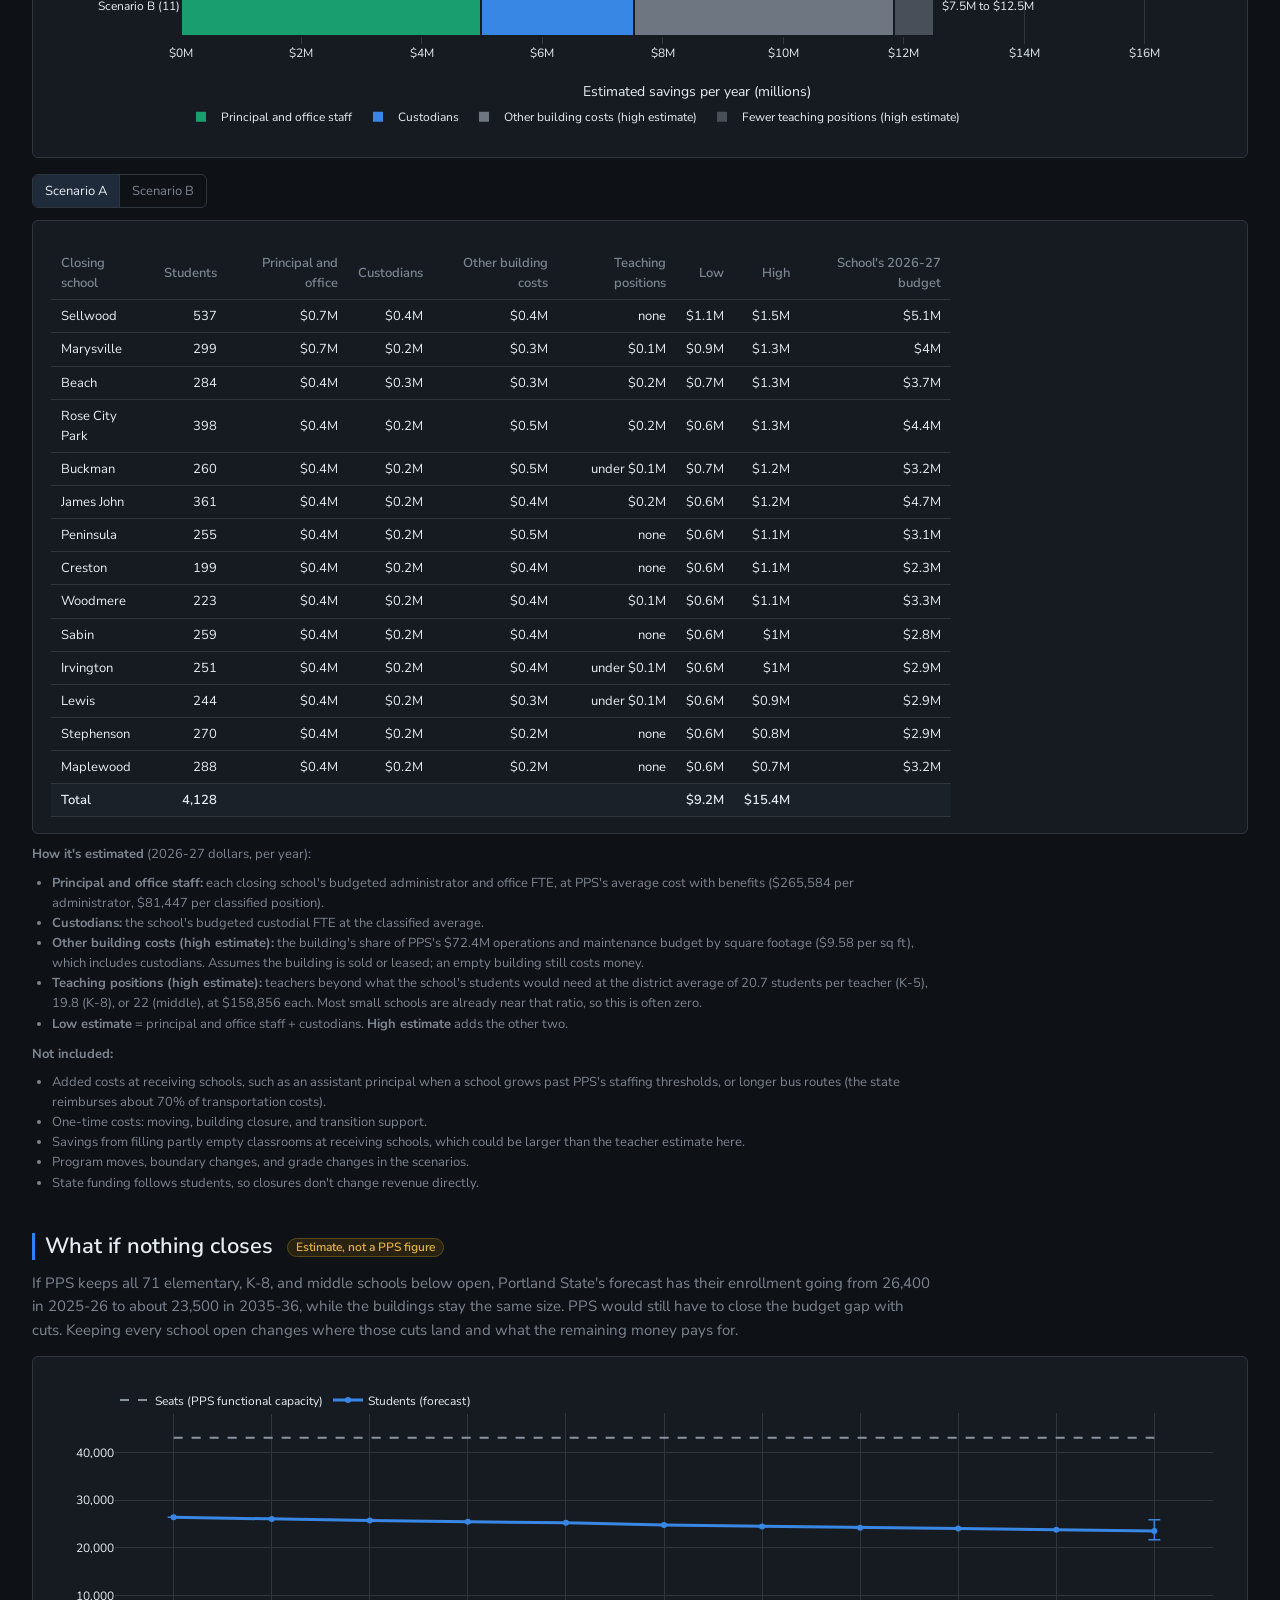
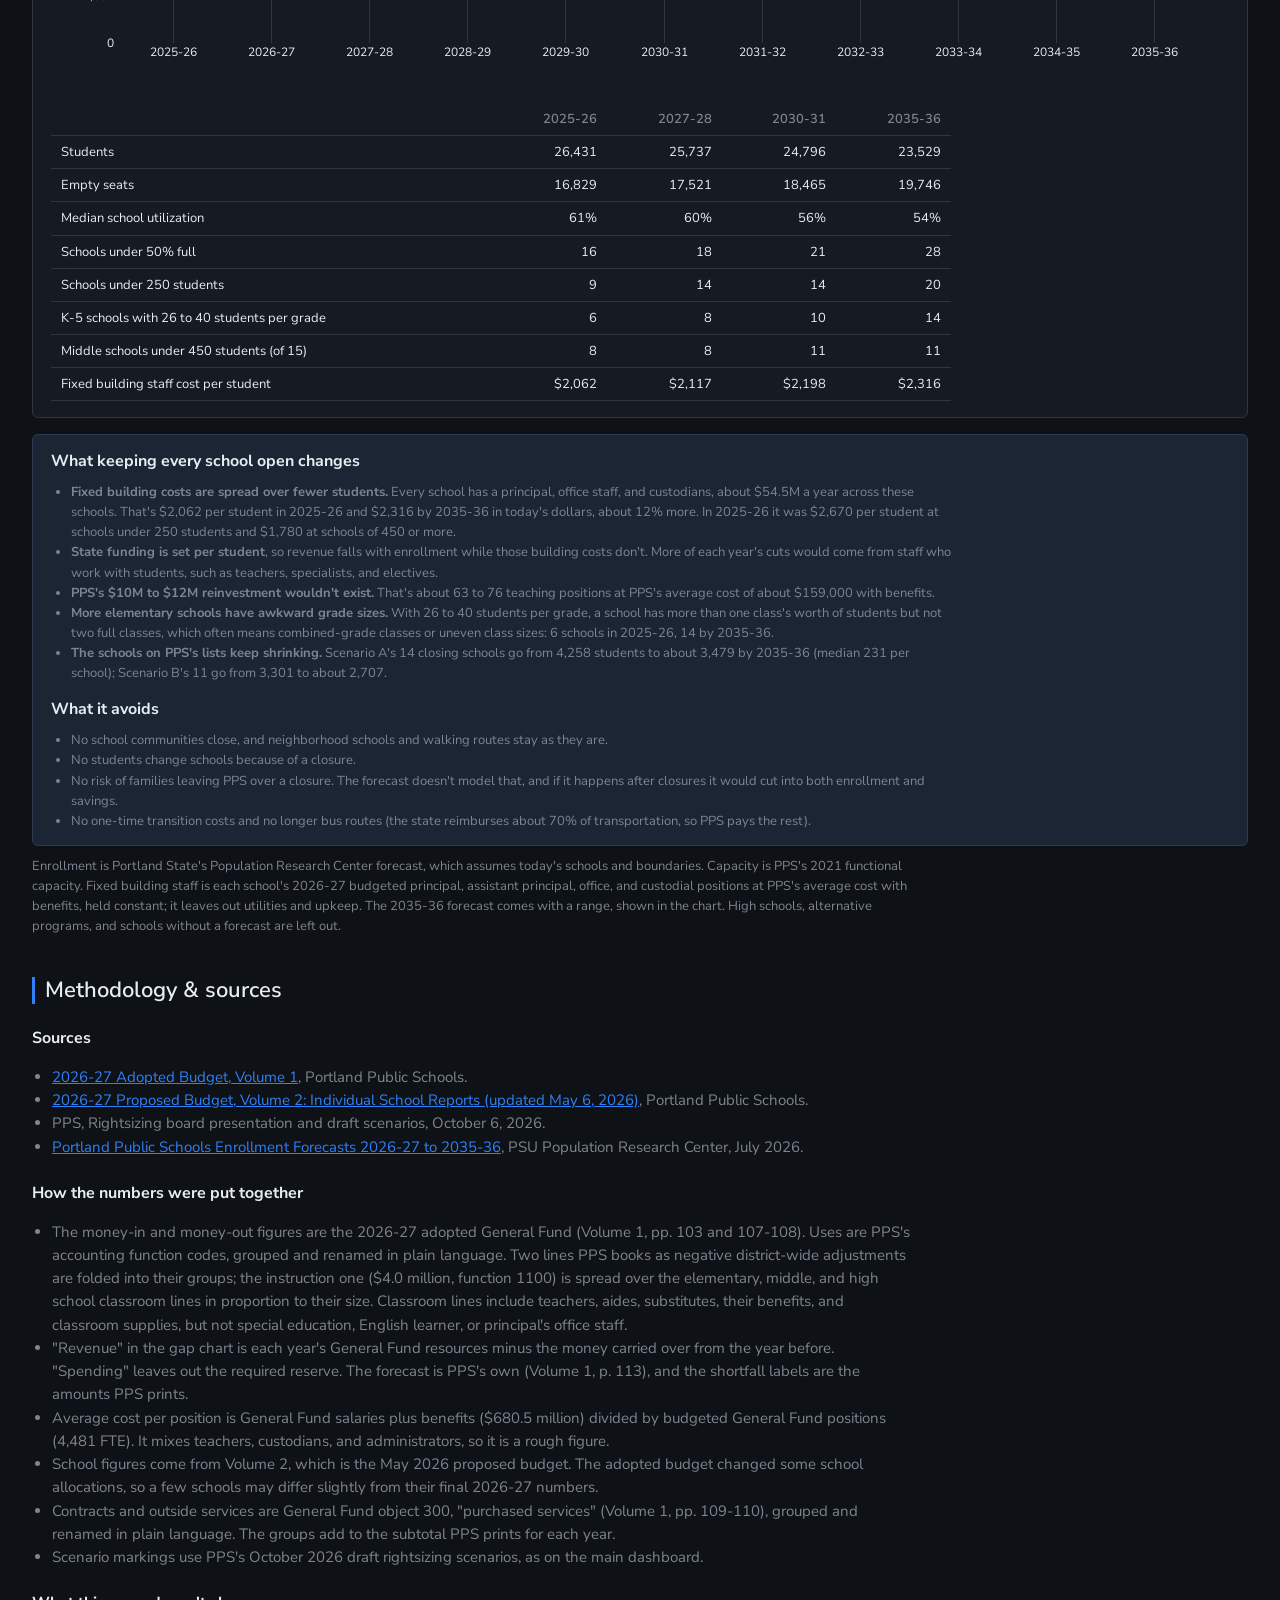
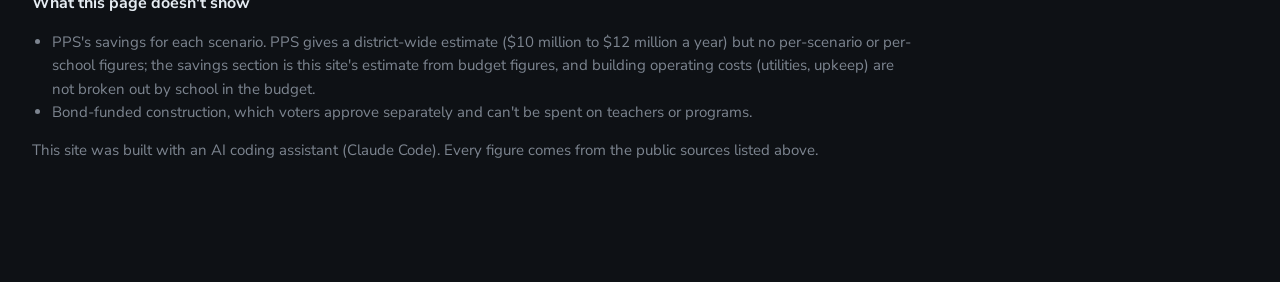
==== commit ea08a45b: "Budget: 'What if nothing closes' section (PRC no-closure forecast vs. seats and fixed building staff" ====
--- a/web/budget.html
+++ b/web/budget.html
@@ -77,6 +77,7 @@
   .facts b { color: var(--fg); font-weight: 600; }
   #plot-schools { height: 520px; }
   #plot-savings { height: 260px; }
+  #plot-no-closures { height: 320px; }
   .estimate-badge { display: inline-block; font-size: var(--fs-micro); font-weight: 600;
     color: #e3b341; border: 1px solid #5c4a1a; background: #2a2210; border-radius: 10px;
     padding: 1px 8px; margin-left: 8px; vertical-align: middle; }
@@ -361,6 +362,37 @@
       <li>Program moves, boundary changes, and grade changes in the scenarios.</li>
       <li>State funding follows students, so closures don't change revenue directly.</li>
     </ul>
+  </section>
+
+  <section id="section-no-closures">
+    <h2>What if nothing closes <span class="estimate-badge">Estimate, not a PPS figure</span></h2>
+    <p class="note" id="nc-intro"></p>
+    <div class="panel panel-pad">
+      <div id="plot-no-closures" class="chart"></div>
+      <div class="table-scroll"><table class="data" id="nc-table"></table></div>
+    </div>
+    <div class="callout">
+      <h3>What keeping every school open changes</h3>
+      <ul class="caveats" id="nc-costs"></ul>
+      <h3 style="margin-top:14px">What it avoids</h3>
+      <ul class="caveats">
+        <li>No school communities close, and neighborhood schools and walking routes stay as they are.</li>
+        <li>No students change schools because of a closure.</li>
+        <li>No risk of families leaving PPS over a closure. The forecast doesn't model that, and if it
+          happens after closures it would cut into both enrollment and savings.</li>
+        <li>No one-time transition costs and no longer bus routes (the state reimburses about 70% of
+          transportation, so PPS pays the rest).</li>
+      </ul>
+    </div>
+    <p class="caveat">
+      Enrollment is Portland State's Population Research Center forecast, which assumes
+      today's schools and boundaries. Capacity is PPS's 2021 functional capacity. Fixed
+      building staff is each school's 2026-27 budgeted principal, assistant principal,
+      office, and custodial positions at PPS's average cost with benefits, held constant;
+      it leaves out utilities and upkeep. The 2035-36 forecast comes with a range, shown
+      in the chart. High schools, alternative programs, and schools without a forecast
+      are left out.
+    </p>
   </section>
 
   <section id="section-methodology" class="methodology">
@@ -772,10 +804,11 @@
     `PPS's own estimate is $10 million to $12 million a year. It plans to reinvest that money in the remaining schools, ` +
     `separate from the ${fmtM(gap)} it has to cut for 2027-28.`;
   // gap is in thousands of dollars, like every budget.json figure.
+  const [ppsLo, ppsHi] = D.pps_closure_savings;
   document.getElementById("savings-scale").textContent =
-    `For scale: $10 million to $12 million is about ${Math.round(10000 / gap * 100)}% to ${Math.round(12000 / gap * 100)}% ` +
+    `For scale: ${fmtM(ppsLo)} to ${fmtM(ppsHi)} is about ${Math.round(ppsLo / gap * 100)}% to ${Math.round(ppsHi / gap * 100)}% ` +
     `of the ${fmtM(gap)} gap for 2027-28. Even if all of it went toward the gap, PPS would still need about ` +
-    `${fmtM(gap - 12000)} to ${fmtM(gap - 10000)} in other cuts.`;
+    `${fmtM(gap - ppsHi)} to ${fmtM(gap - ppsLo)} in other cuts.`;
   const PARTS = [
     ["leadership", "Principal and office staff", AQUA],
     ["custodians", "Custodians", BLUE],
@@ -832,10 +865,65 @@
     `<b>Low estimate</b> = principal and office staff + custodians. <b>High estimate</b> adds the other two.`,
   ].map(x => `<li>${x}</li>`).join("");
 
+  // ---- What if nothing closes ----
+  const NC = D.status_quo, ncNow = NC.years[0], ncEnd = NC.years[NC.years.length - 1];
+  const ncFirst = NC.series[0], ncLast = NC.series[NC.series.length - 1];
+  const n0 = (v) => Math.round(v / 100) * 100;
+  document.getElementById("nc-intro").textContent =
+    `If PPS keeps all ${NC.schools} elementary, K-8, and middle schools below open, Portland State's forecast ` +
+    `has their enrollment going from ${n0(ncFirst.students).toLocaleString()} in ${ncFirst.year} to about ` +
+    `${n0(ncLast.students).toLocaleString()} in ${ncLast.year}, while the buildings stay the same size. ` +
+    `PPS would still have to close the budget gap with cuts. Keeping every school open changes ` +
+    `where those cuts land and what the remaining money pays for.`;
+  Plotly.newPlot("plot-no-closures", [
+    { type: "scatter", mode: "lines", name: "Seats (PPS functional capacity)",
+      x: NC.series.map(s => s.year), y: NC.series.map(() => NC.seats),
+      line: { color: GRAY, dash: "dash", width: 2 }, hovertemplate: "Seats: %{y:,}<extra></extra>" },
+    { type: "scatter", mode: "lines+markers", name: "Students (forecast)",
+      x: NC.series.map(s => s.year), y: NC.series.map(s => s.students),
+      line: { color: BLUE, width: 3 }, marker: { size: 6 },
+      error_y: { type: "data", symmetric: false, color: BLUE, thickness: 1.5, width: 6,
+        array: NC.series.map((s, i) => i === NC.series.length - 1 ? NC.range_2035[1] - s.students : 0),
+        arrayminus: NC.series.map((s, i) => i === NC.series.length - 1 ? s.students - NC.range_2035[0] : 0) },
+      hovertemplate: "%{x}: %{y:,} students<extra></extra>" },
+  ], {
+    paper_bgcolor: SURFACE, plot_bgcolor: SURFACE, font: FONT,
+    margin: { l: 64, r: 16, t: mobile() ? 10 : 30, b: mobile() ? 110 : 50 },
+    hoverlabel: { font: FONT, bgcolor: "#0d1117", bordercolor: GRID },
+    xaxis: { gridcolor: GRID, fixedrange: true, tickangle: mobile() ? -45 : 0 },
+    yaxis: { gridcolor: GRID, zeroline: false, fixedrange: true, range: [0, NC.seats * 1.12], tickformat: "," },
+    legend: mobile() ? { orientation: "h", x: 0.5, xanchor: "center", y: -0.42 } : { orientation: "h", x: 0, y: 1.12 },
+  }, CONFIG);
+  const [splitLo, splitHi] = NC.split_grade_range;
+  const NC_ROWS = [
+    ["Students", y => y.students.toLocaleString()],
+    ["Empty seats", y => y.empty_seats.toLocaleString()],
+    ["Median school utilization", y => Math.round(y.median_util * 100) + "%"],
+    ["Schools under 50% full", y => y.under_50],
+    ["Schools under 250 students", y => y.under_250],
+    [`K-5 schools with ${splitLo} to ${splitHi} students per grade`, y => y.k5_split_grades],
+    [`Middle schools under ${NC.small_middle} students (of ${NC.middle_schools})`, y => y.middle_small],
+    ["Fixed building staff cost per student", y => fmtUSD(y.fixed_per_student)],
+  ];
+  document.getElementById("nc-table").innerHTML =
+    `<tr><th></th>${NC.years.map(y => `<th class="num">${y.year}</th>`).join("")}</tr>` +
+    NC_ROWS.map(([label, f]) => `<tr><td>${label}</td>${NC.years.map(y => `<td class="num">${f(y)}</td>`).join("")}</tr>`).join("");
+  const [tLo, tHi] = NC.teachers_for_savings, size = NC.fixed_per_student_by_size;
+  const scA = NC.scenarios.rs_a, scB = NC.scenarios.rs_b;
+  const growth = Math.round((ncEnd.fixed_per_student / ncNow.fixed_per_student - 1) * 100);
+  document.getElementById("nc-costs").innerHTML = [
+    `<b>Fixed building costs are spread over fewer students.</b> Every school has a principal, office staff, and custodians, about ${fmtM(NC.fixed_cost / 1000)} a year across these schools. That's ${fmtUSD(ncNow.fixed_per_student)} per student in ${ncNow.year} and ${fmtUSD(ncEnd.fixed_per_student)} by ${ncEnd.year} in today's dollars, about ${growth}% more. In ${ncNow.year} it was ${fmtUSD(size["under 250"])} per student at schools under 250 students and ${fmtUSD(size["450 or more"])} at schools of 450 or more.`,
+    `<b>State funding is set per student</b>, so revenue falls with enrollment while those building costs don't. More of each year's cuts would come from staff who work with students, such as teachers, specialists, and electives.`,
+    `<b>PPS's ${fmtM(ppsLo)} to ${fmtM(ppsHi)} reinvestment wouldn't exist.</b> That's about ${tLo} to ${tHi} teaching positions at PPS's average cost of about ${fmtUSD(Math.round(c.licensed / 1000) * 1000)} with benefits.`,
+    `<b>More elementary schools have awkward grade sizes.</b> With ${splitLo} to ${splitHi} students per grade, a school has more than one class's worth of students but not two full classes, which often means combined-grade classes or uneven class sizes: ${ncNow.k5_split_grades} schools in ${ncNow.year}, ${ncEnd.k5_split_grades} by ${ncEnd.year}.`,
+    `<b>The schools on PPS's lists keep shrinking.</b> Scenario A's ${scA.schools} closing schools go from ${scA.now.toLocaleString()} students to about ${scA.later.toLocaleString()} by ${ncEnd.year} (median ${scA.median_later} per school); Scenario B's ${scB.schools} go from ${scB.now.toLocaleString()} to about ${scB.later.toLocaleString()}.`,
+  ].map(x => `<li>${x}</li>`).join("");
+
   // ---- Sources ----
   document.getElementById("source-list").innerHTML = Object.values(D.sources).map(s =>
     `<li><a href="${s.url}" target="_blank" rel="noopener">${s.title}</a>, ${s.publisher}.</li>`).join("") +
-    `<li>PPS, Rightsizing board presentation and draft scenarios, October 6, 2026.</li>`;
+    `<li>PPS, Rightsizing board presentation and draft scenarios, October 6, 2026.</li>` +
+    `<li><a href="https://resources.finalsite.net/images/v1785171463/ppsnet/ejdr22voeddvux8qwlob/PPS_Forecast_2026_27.pdf" target="_blank" rel="noopener">Portland Public Schools Enrollment Forecasts 2026-27 to 2035-36</a>, PSU Population Research Center, July 2026.</li>`;
 
   let lastMobile = mobile();
   window.addEventListener("resize", () => {
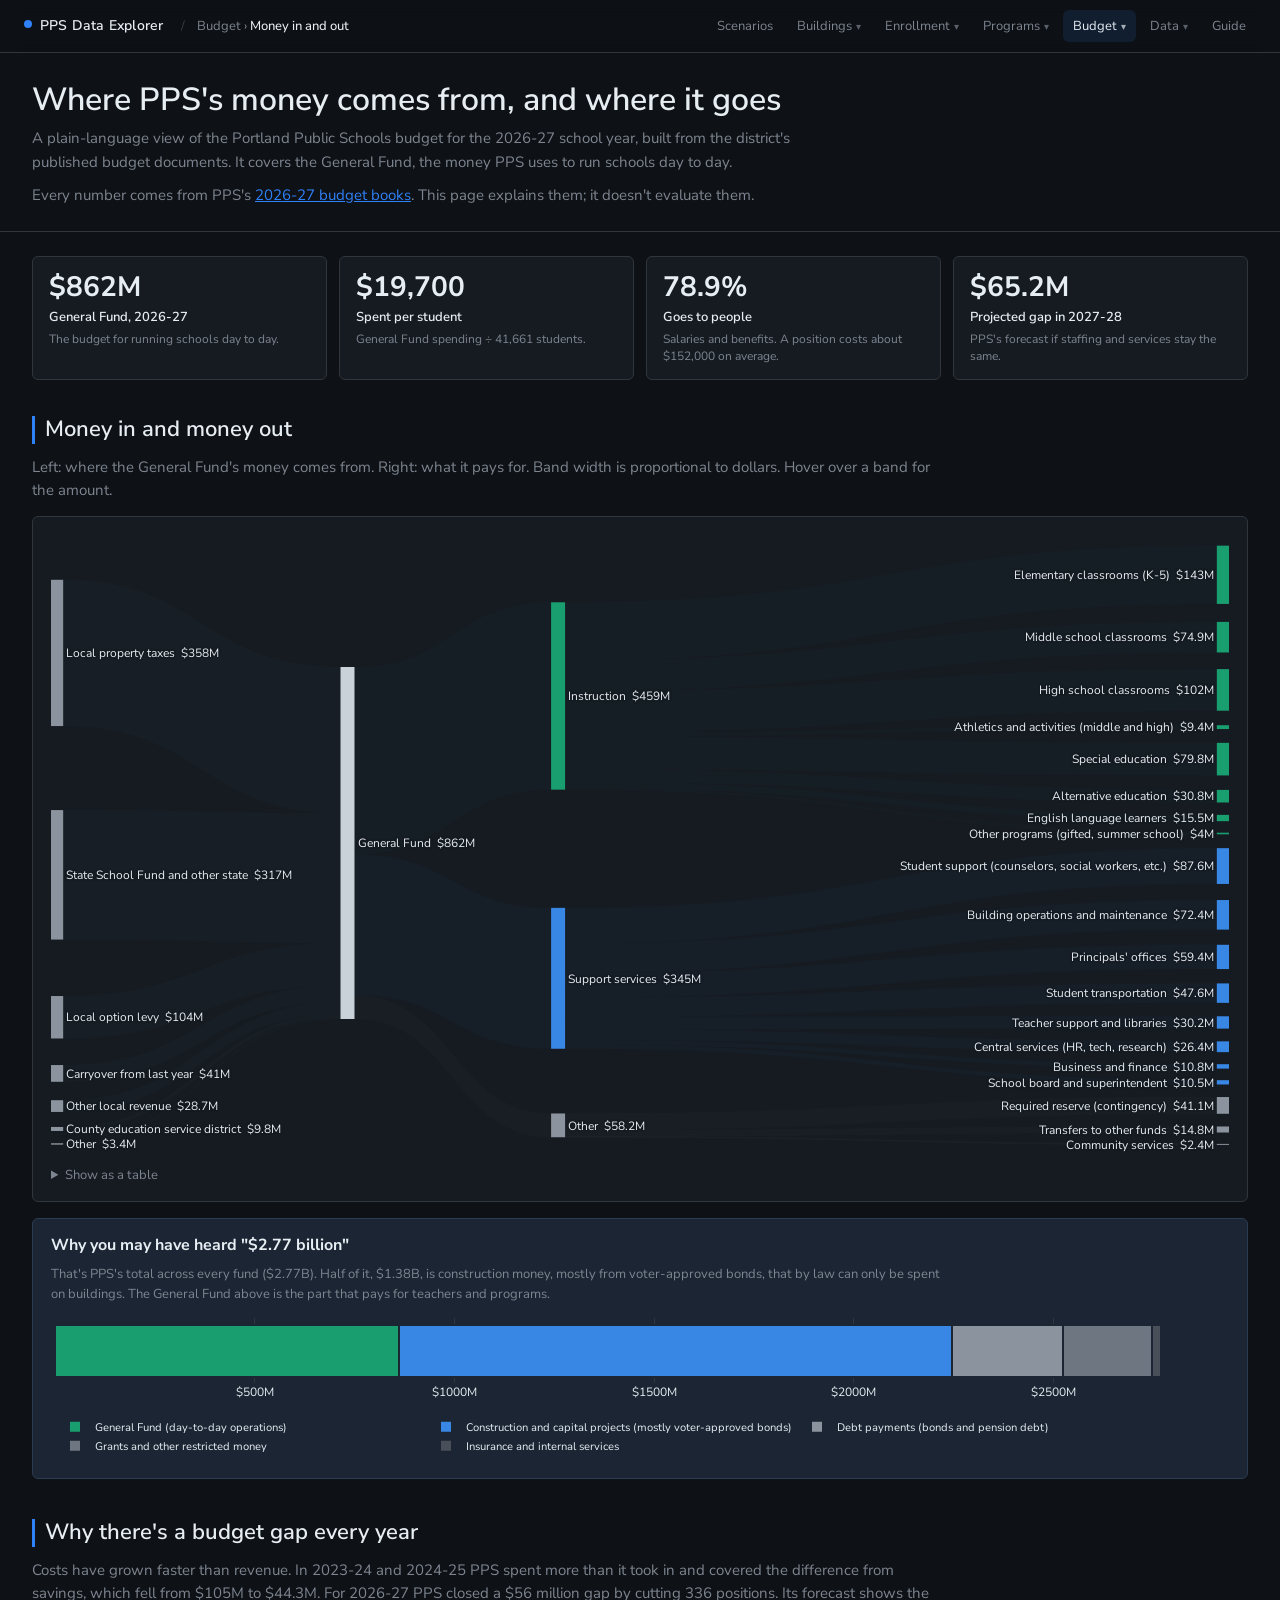
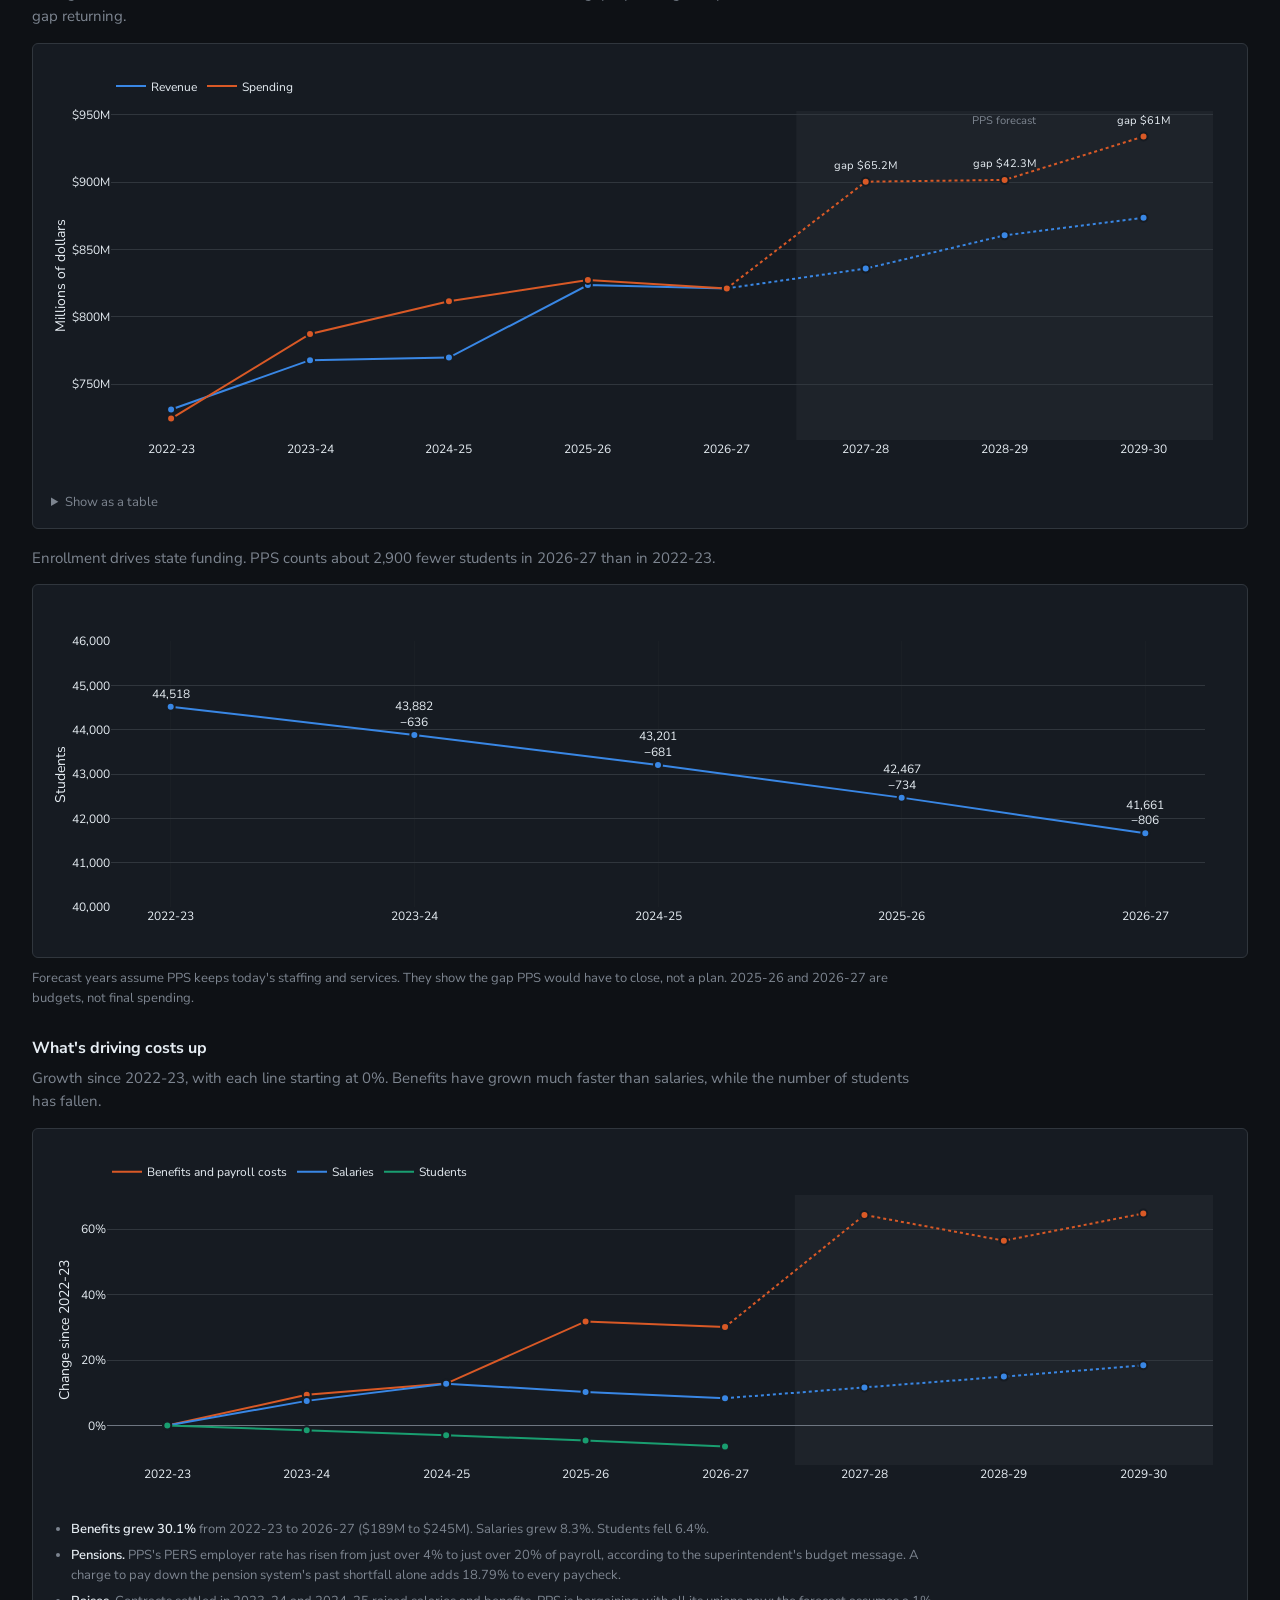
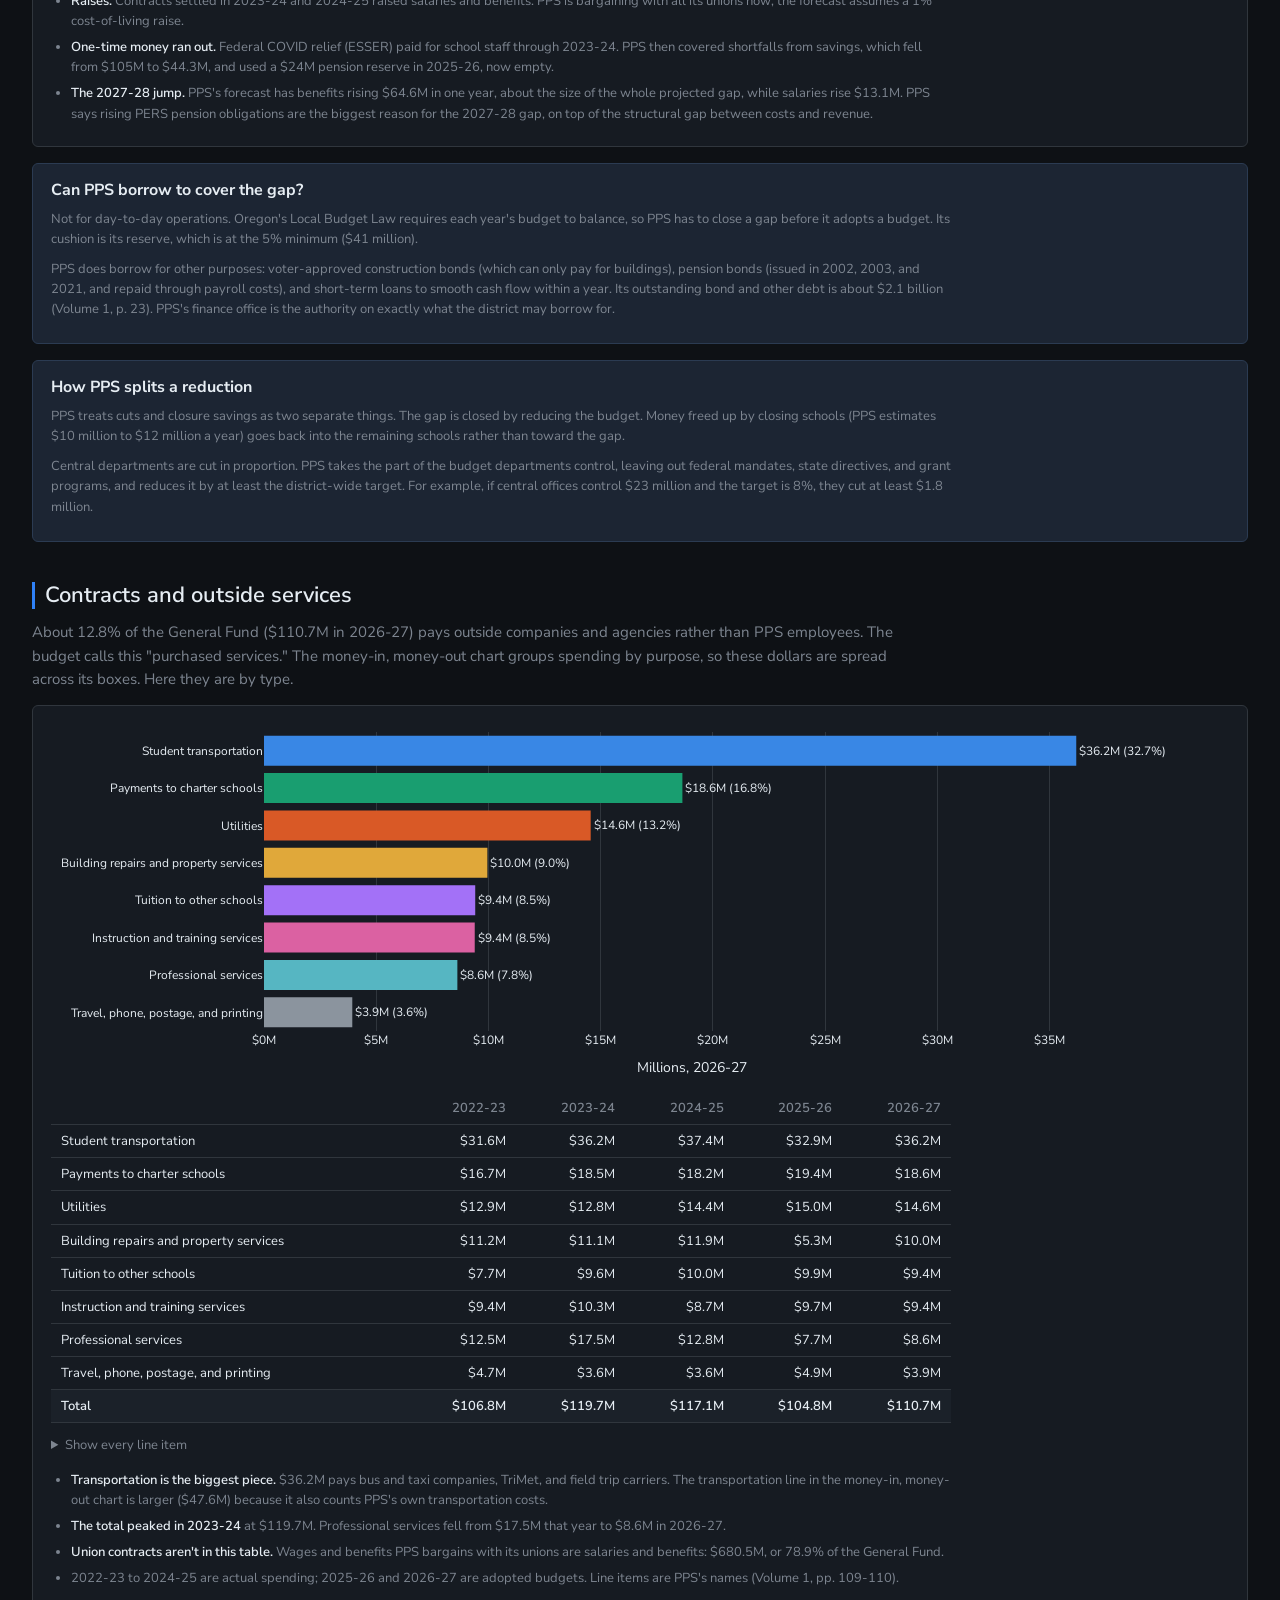
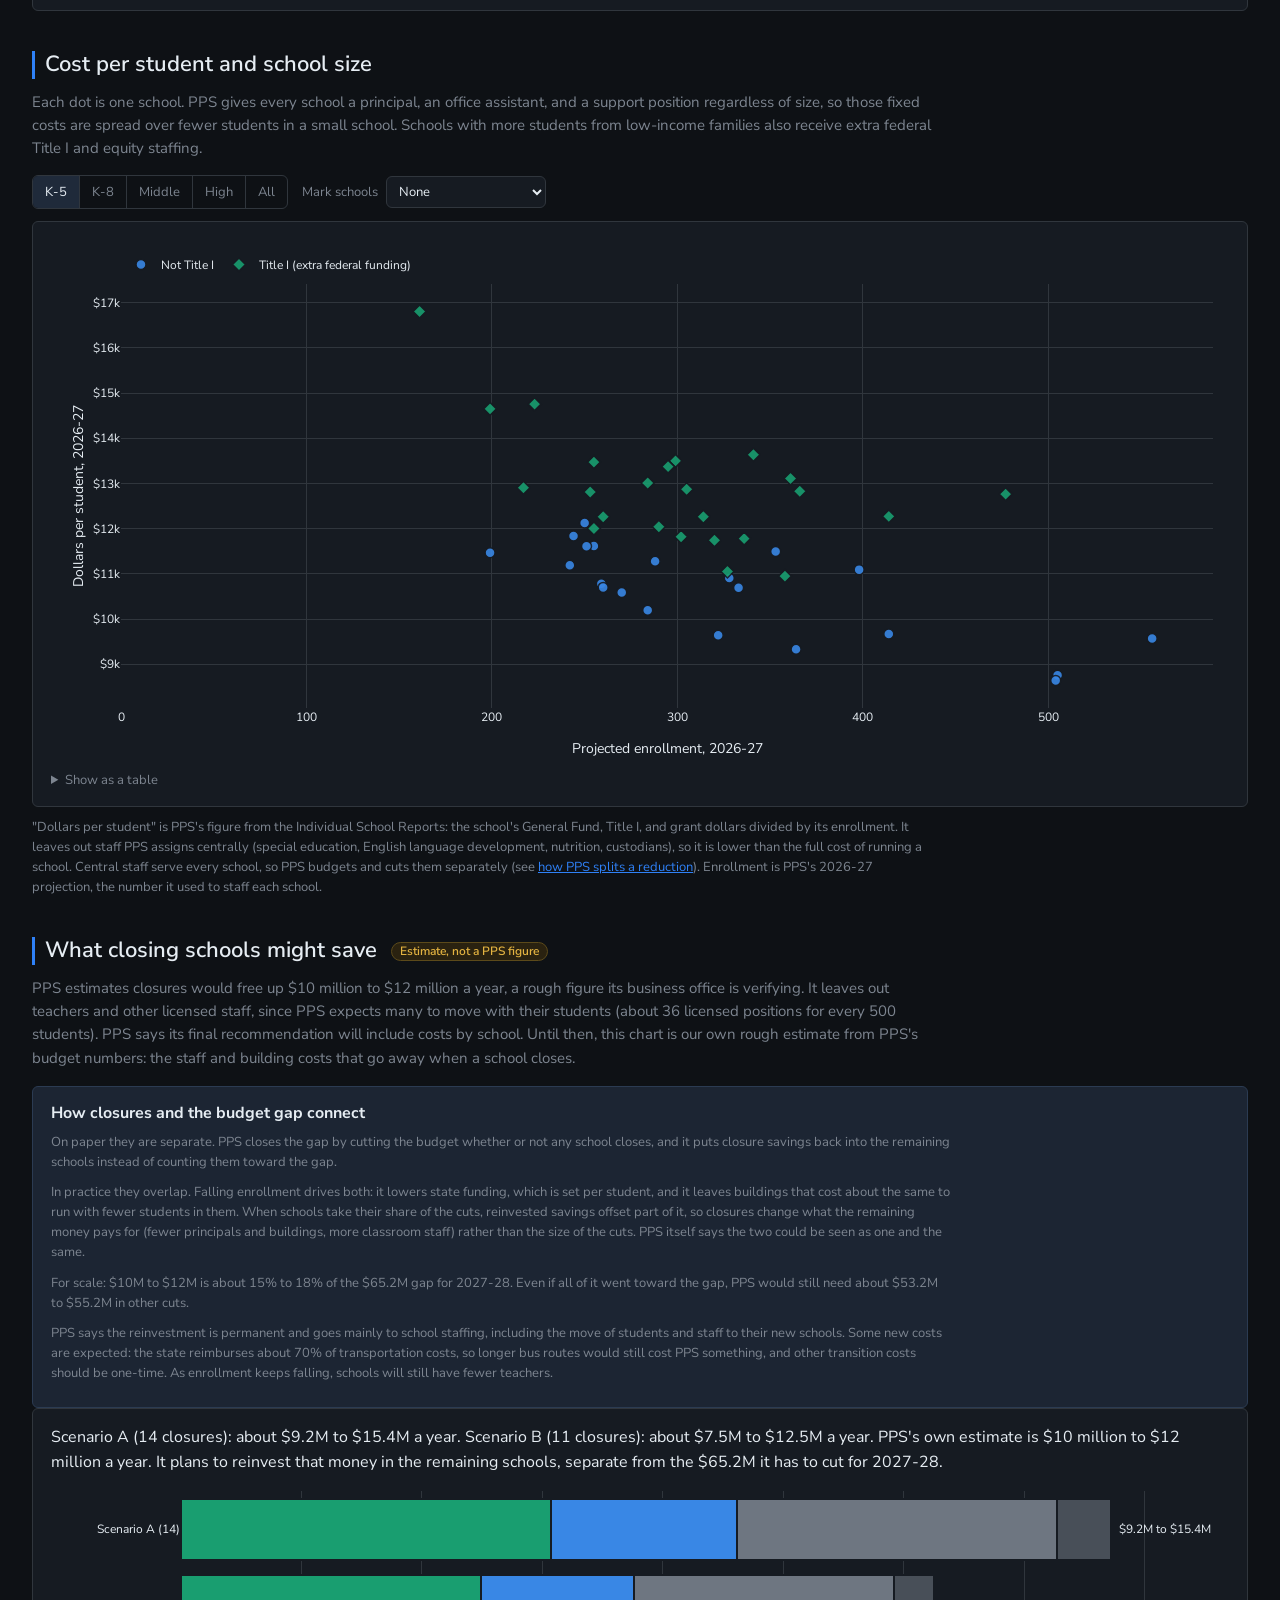
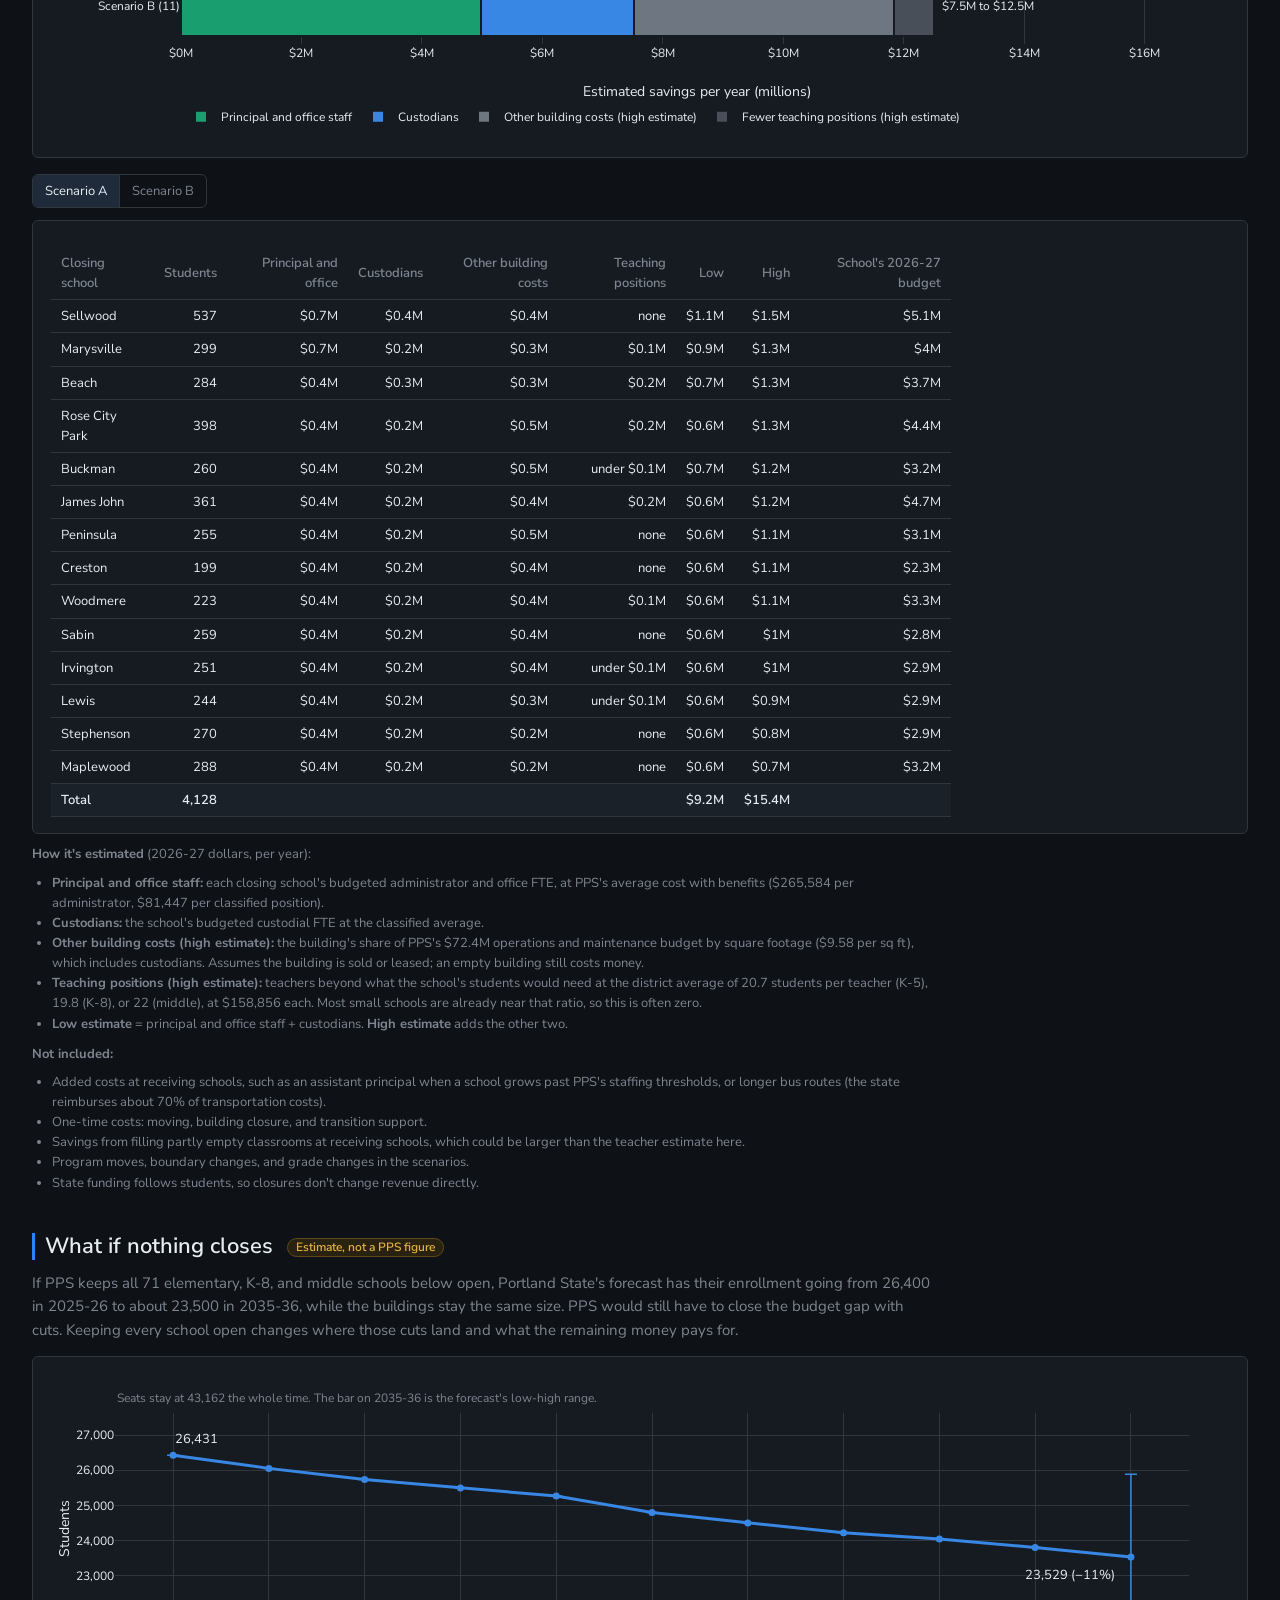
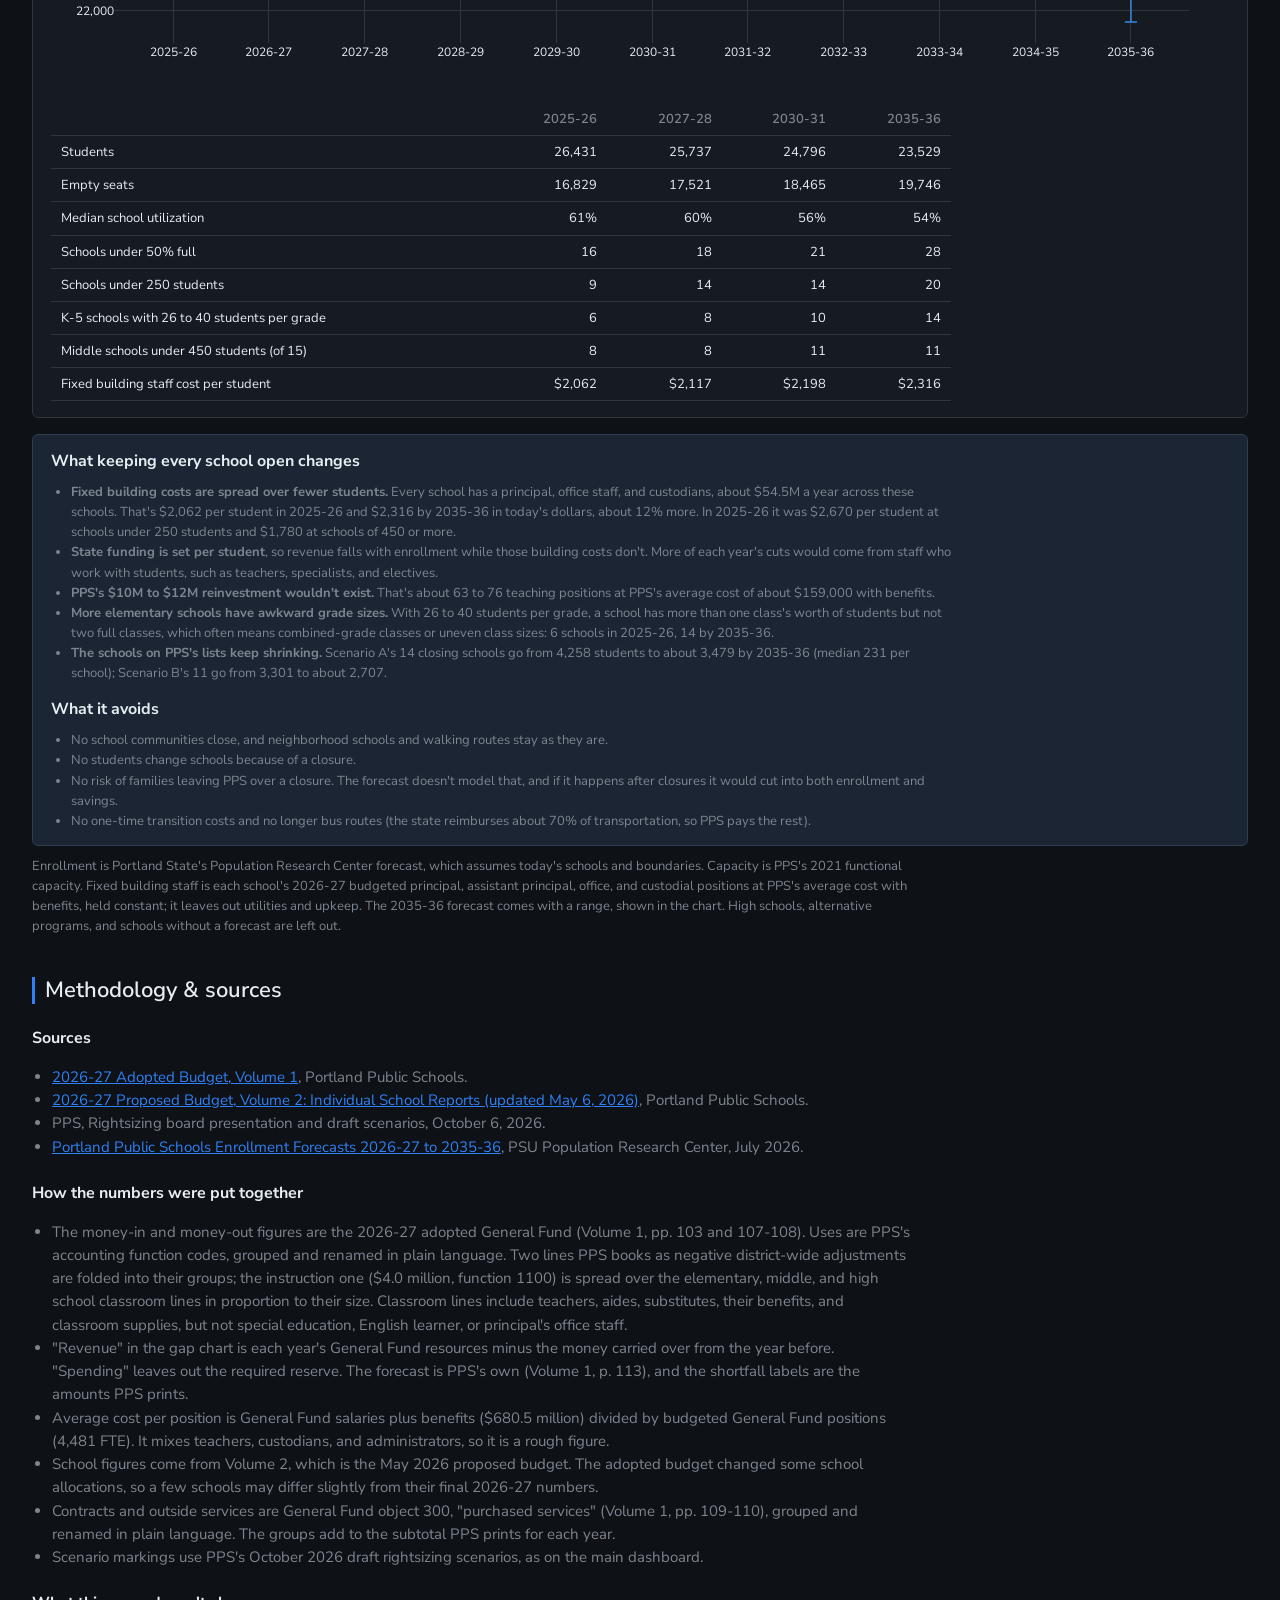
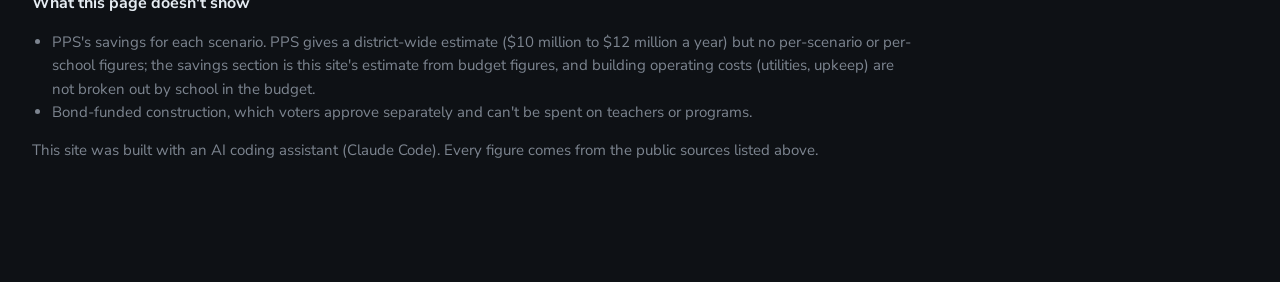
==== commit 188dd2fa: "Budget: no-closures chart zooms to enrollment, seats stated in a label" ====
--- a/web/budget.html
+++ b/web/budget.html
@@ -875,24 +875,35 @@
     `${n0(ncLast.students).toLocaleString()} in ${ncLast.year}, while the buildings stay the same size. ` +
     `PPS would still have to close the budget gap with cuts. Keeping every school open changes ` +
     `where those cuts land and what the remaining money pays for.`;
-  Plotly.newPlot("plot-no-closures", [
-    { type: "scatter", mode: "lines", name: "Seats (PPS functional capacity)",
-      x: NC.series.map(s => s.year), y: NC.series.map(() => NC.seats),
-      line: { color: GRAY, dash: "dash", width: 2 }, hovertemplate: "Seats: %{y:,}<extra></extra>" },
-    { type: "scatter", mode: "lines+markers", name: "Students (forecast)",
-      x: NC.series.map(s => s.year), y: NC.series.map(s => s.students),
-      line: { color: BLUE, width: 3 }, marker: { size: 6 },
-      error_y: { type: "data", symmetric: false, color: BLUE, thickness: 1.5, width: 6,
-        array: NC.series.map((s, i) => i === NC.series.length - 1 ? NC.range_2035[1] - s.students : 0),
-        arrayminus: NC.series.map((s, i) => i === NC.series.length - 1 ? s.students - NC.range_2035[0] : 0) },
-      hovertemplate: "%{x}: %{y:,} students<extra></extra>" },
-  ], {
-    paper_bgcolor: SURFACE, plot_bgcolor: SURFACE, font: FONT,
-    margin: { l: 64, r: 16, t: mobile() ? 10 : 30, b: mobile() ? 110 : 50 },
+  // Seats (~43,000) would flatten the student line on a shared axis, so the
+  // chart zooms to enrollment and states the seat count in a label instead.
+  const ncYears = NC.series.map(s => s.year);
+  const ncDrop = Math.round((1 - ncLast.students / ncFirst.students) * 100);
+  const ncPad = 600;
+  Plotly.newPlot("plot-no-closures", [{
+    type: "scatter", mode: "lines+markers", name: "Students (forecast)",
+    x: ncYears, y: NC.series.map(s => s.students),
+    line: { color: BLUE, width: 3 }, marker: { size: 7 },
+    error_y: { type: "data", symmetric: false, color: BLUE, thickness: 1.5, width: 6,
+      array: NC.series.map((s, i) => i === NC.series.length - 1 ? NC.range_2035[1] - s.students : 0),
+      arrayminus: NC.series.map((s, i) => i === NC.series.length - 1 ? s.students - NC.range_2035[0] : 0) },
+    hovertemplate: "%{x}: %{y:,} students<extra></extra>",
+  }], {
+    paper_bgcolor: SURFACE, plot_bgcolor: SURFACE, font: FONT, showlegend: false,
+    margin: { l: 64, r: mobile() ? 16 : 40, t: mobile() ? 56 : 40, b: mobile() ? 70 : 50 },
     hoverlabel: { font: FONT, bgcolor: "#0d1117", bordercolor: GRID },
     xaxis: { gridcolor: GRID, fixedrange: true, tickangle: mobile() ? -45 : 0 },
-    yaxis: { gridcolor: GRID, zeroline: false, fixedrange: true, range: [0, NC.seats * 1.12], tickformat: "," },
-    legend: mobile() ? { orientation: "h", x: 0.5, xanchor: "center", y: -0.42 } : { orientation: "h", x: 0, y: 1.12 },
+    yaxis: { title: "Students", gridcolor: GRID, zeroline: false, fixedrange: true, tickformat: ",",
+      range: [NC.range_2035[0] - ncPad, ncFirst.students + ncPad * 2] },
+    annotations: [
+      { x: ncYears[0], y: ncFirst.students, text: ncFirst.students.toLocaleString(), showarrow: false,
+        yshift: 16, xanchor: "left", font: { ...FONT, size: 13 } },
+      { x: ncYears[ncYears.length - 1], y: ncLast.students, text: `${ncLast.students.toLocaleString()} (−${ncDrop}%)`,
+        showarrow: false, xshift: -14, yshift: -18, xanchor: "right", font: { ...FONT, size: 13 } },
+      { xref: "paper", yref: "paper", x: 0, y: 1.02, yanchor: "bottom", xanchor: "left", showarrow: false,
+        text: `Seats stay at ${NC.seats.toLocaleString()} the whole time.${mobile() ? "<br>" : " "}The bar on ${ncLast.year} is the forecast's low-high range.`,
+        font: { ...FONT, size: 12, color: MUTED } },
+    ],
   }, CONFIG);
   const [splitLo, splitHi] = NC.split_grade_range;
   const NC_ROWS = [
